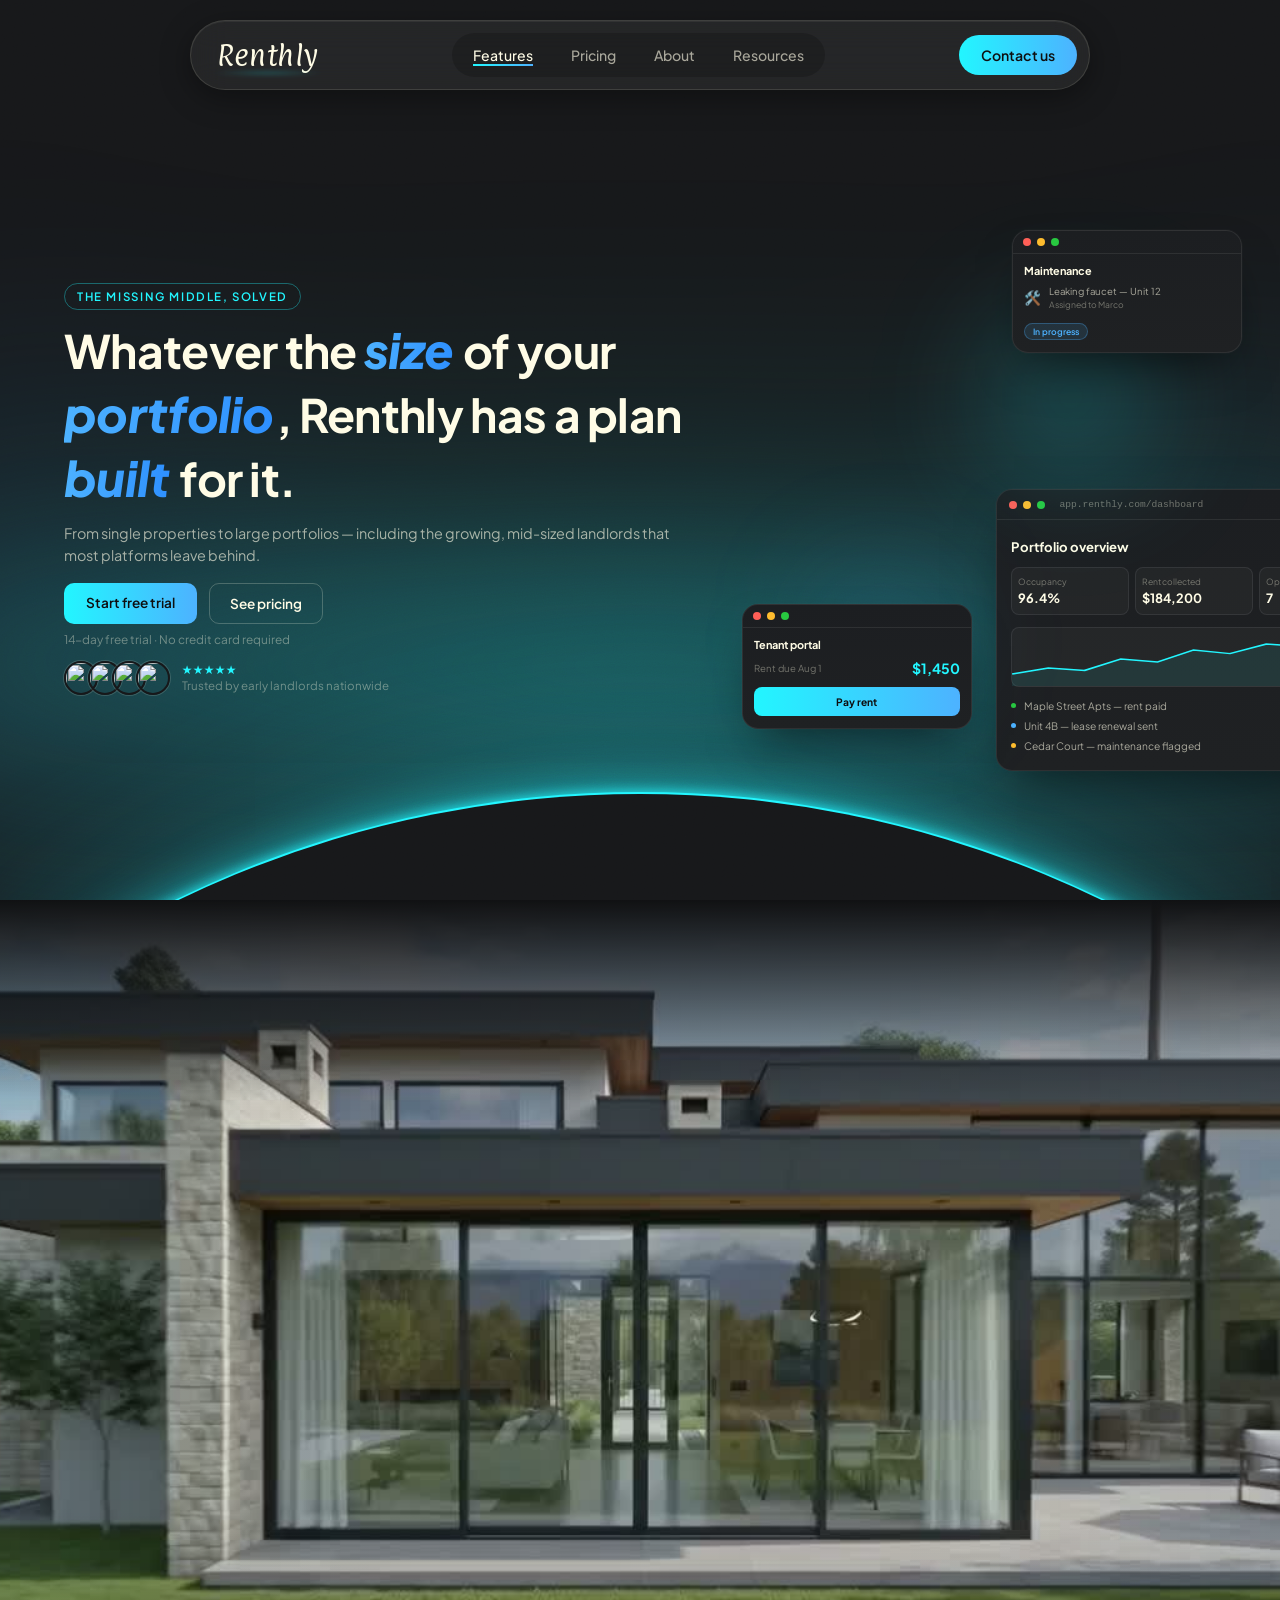
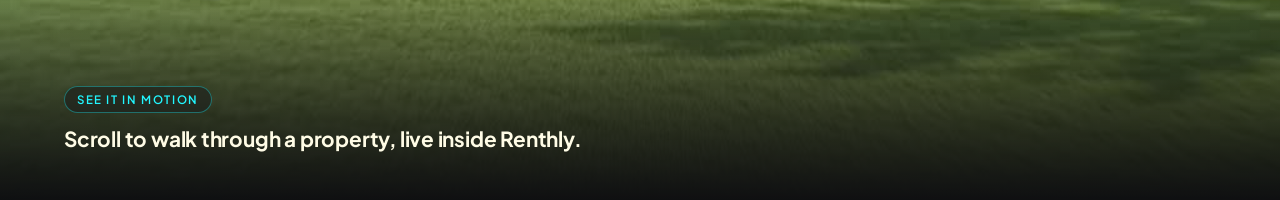
==== index.html @ 863a9d46 "psuh" ====
<!DOCTYPE html>
<html lang="en">
<head>
<meta charset="UTF-8">
<meta name="viewport" content="width=device-width, initial-scale=1.0">
<title>Renthly — Grows with you.</title>
<link rel="preconnect" href="https://fonts.googleapis.com">
<link rel="preconnect" href="https://fonts.gstatic.com" crossorigin>
<link href="https://fonts.googleapis.com/css2?family=Paprika&family=Plus+Jakarta+Sans:wght@400;500;600;700;800&display=swap" rel="stylesheet">
<link rel="stylesheet" href="style.css">
</head>
<body>

<!-- ============ NAVBAR ============ -->
<header class="island-wrap">
  <nav class="island" id="island">
    <a href="#" class="logo">Renthly</a>

    <ul class="tabs">
      <li><a href="#" class="tab-link active"><span>Features</span></a></li>
      <li><a href="#" class="tab-link"><span>Pricing</span></a></li>
      <li><a href="#" class="tab-link"><span>About</span></a></li>
      <li><a href="#" class="tab-link"><span>Resources</span></a></li>
    </ul>

    <a href="#" class="btn-contact"><span>Contact us</span></a>

    <button class="burger" id="burger" aria-label="Menu">
      <span></span><span></span><span></span>
    </button>
  </nav>

  <div class="mobile-menu" id="mobileMenu">
    <a href="#" class="mob-link">Features</a>
    <a href="#" class="mob-link">Pricing</a>
    <a href="#" class="mob-link">About</a>
    <a href="#" class="mob-link">Resources</a>
    <a href="#" class="mob-cta">Contact us</a>
  </div>
</header>

<!-- ============ HERO ============ -->
<section class="hero">
  <div class="horizon-surface" aria-hidden="true"></div>

  <div class="hero-inner">

    <!-- LEFT: copy -->
    <div class="hero-copy">
      <p class="eyebrow reveal" data-dir="up">The missing middle, solved</p>

      <h1 class="headline">
        <span class="reveal" data-dir="up" style="--d:0.05s">Whatever the <em class="script">size</em> of your</span>
        <span class="reveal" data-dir="up" style="--d:0.16s"><em class="script">portfolio</em>, Renthly has a plan <em class="script">built</em> for it.</span>
      </h1>

      <p class="subtext reveal" data-dir="up" style="--d:0.42s">
        From single properties to large portfolios — including the growing,
        mid-sized landlords that most platforms leave behind.
      </p>

      <div class="hero-actions reveal" data-dir="up" style="--d:0.5s">
        <a href="#" class="btn-primary"><span>Start free trial</span></a>
        <a href="#" class="btn-ghost"><span>See pricing</span></a>
      </div>
      <p class="trial-note reveal" data-dir="up" style="--d:0.56s">14-day free trial · No credit card required</p>

      <div class="trust-badges reveal" data-dir="up" style="--d:0.66s">
        <div class="badge-avatars">
          <img src="https://i.pravatar.cc/72?img=12" alt="" class="badge-avatar">
          <img src="https://i.pravatar.cc/72?img=32" alt="" class="badge-avatar">
          <img src="https://i.pravatar.cc/72?img=47" alt="" class="badge-avatar">
          <img src="https://i.pravatar.cc/72?img=5"  alt="" class="badge-avatar">
        </div>
        <div class="badge-text">
          <span class="badge-stars">★★★★★</span>
          <span class="badge-label">Trusted by early landlords nationwide</span>
        </div>
      </div>
    </div>

    <!-- RIGHT: mockups -->
    <div class="hero-visual">

      <!-- big center mockup: analytics dashboard -->
      <div class="mock mock-main reveal" data-dir="right" style="--d:0.2s">
        <div class="mock-bar">
          <span class="dot r"></span><span class="dot y"></span><span class="dot g"></span>
          <span class="mock-url">app.renthly.com/dashboard</span>
        </div>
        <div class="mock-body">
          <div class="mb-head">
            <p class="mb-title">Portfolio overview</p>
            <span class="mb-pill">Live</span>
          </div>

          <div class="mb-stats">
            <div class="mb-stat">
              <span class="mb-stat-label">Occupancy</span>
              <span class="mb-stat-val">96.4%</span>
            </div>
            <div class="mb-stat">
              <span class="mb-stat-label">Rent collected</span>
              <span class="mb-stat-val">$184,200</span>
            </div>
            <div class="mb-stat">
              <span class="mb-stat-label">Open requests</span>
              <span class="mb-stat-val">7</span>
            </div>
          </div>

          <div class="mb-chart">
            <svg viewBox="0 0 300 90" preserveAspectRatio="none" class="chart-svg">
              <polygon class="chart-fill" points="0,70 30,60 60,64 90,45 120,50 150,30 180,36 210,20 240,24 270,10 300,14 300,90 0,90" />
              <polyline class="chart-line" points="0,70 30,60 60,64 90,45 120,50 150,30 180,36 210,20 240,24 270,10 300,14" />
            </svg>
          </div>

          <div class="mb-rows">
            <div class="mb-row">
              <span class="mb-row-dot green"></span>
              <span class="mb-row-text">Maple Street Apts — rent paid</span>
              <span class="mb-row-tag">Today</span>
            </div>
            <div class="mb-row">
              <span class="mb-row-dot blue"></span>
              <span class="mb-row-text">Unit 4B — lease renewal sent</span>
              <span class="mb-row-tag">Today</span>
            </div>
            <div class="mb-row">
              <span class="mb-row-dot amber"></span>
              <span class="mb-row-text">Cedar Court — maintenance flagged</span>
              <span class="mb-row-tag">Yesterday</span>
            </div>
          </div>
        </div>
      </div>

      <!-- small top-right mockup: maintenance -->
      <div class="mock mock-small mock-tr reveal" data-dir="up" style="--d:0.5s">
        <div class="mock-bar tiny">
          <span class="dot r"></span><span class="dot y"></span><span class="dot g"></span>
        </div>
        <div class="mock-body-sm">
          <p class="sm-title">Maintenance</p>
          <div class="sm-row">
            <span class="sm-icon">🛠️</span>
            <div class="sm-col">
              <span class="sm-line">Leaking faucet — Unit 12</span>
              <span class="sm-sub">Assigned to Marco</span>
            </div>
          </div>
          <span class="sm-badge">In progress</span>
        </div>
      </div>

      <!-- small bottom-left mockup: tenant portal -->
      <div class="mock mock-small mock-bl reveal" data-dir="left" style="--d:0.58s">
        <div class="mock-bar tiny">
          <span class="dot r"></span><span class="dot y"></span><span class="dot g"></span>
        </div>
        <div class="mock-body-sm">
          <p class="sm-title">Tenant portal</p>
          <div class="sm-pay">
            <span class="sm-pay-label">Rent due Aug 1</span>
            <span class="sm-pay-amt">$1,450</span>
          </div>
          <button class="sm-btn">Pay rent</button>
        </div>
      </div>

      <div class="glow-orb glow-orb-1"></div>
      <div class="glow-orb glow-orb-2"></div>
    </div>

  </div>
</section>

<!-- ============ SCROLL-LINKED IMAGE SEQUENCE ============ -->
<section class="reel" id="reel">
  <div class="reel-pin" id="reelPin">
    <canvas id="reelCanvas" class="reel-canvas"></canvas>

    <div class="reel-fade-top" aria-hidden="true"></div>
    <div class="reel-fade-bottom" aria-hidden="true"></div>
    <div class="reel-tint" aria-hidden="true"></div>
    <div class="reel-veil" id="reelVeil" aria-hidden="true"></div>

    <div class="reel-loader" id="reelLoader">
      <span class="reel-loader-ring"></span>
      <span class="reel-loader-text">Loading walkthrough — <span id="reelPct">0</span>%</span>
    </div>

    <div class="reel-caption">
      <p class="reel-caption-eyebrow reveal" data-dir="up">See it in motion</p>
      <p class="reel-caption-text reveal" data-dir="up" style="--d:0.1s">Scroll to walk through a property, live inside Renthly.</p>
    </div>
  </div>
</section>

<script src="https://cdnjs.cloudflare.com/ajax/libs/gsap/3.12.5/gsap.min.js"></script>
<script src="https://cdnjs.cloudflare.com/ajax/libs/gsap/3.12.5/ScrollTrigger.min.js"></script>
<script src="main.js"></script>
</body>
</html>
---- style.css ----
/* ===================================================================
   RENTHLY — tokens
=================================================================== */
:root{
  --charcoal:      #17181a;
  --charcoal-soft: #1f2123;
  --panel:         #1c1e21;
  --panel-line:    rgba(255,255,255,0.08);

  --cyan:          #22f6ff;
  --cyan-soft:     rgba(34,246,255,0.35);
  --sky:           #4db2ff;
  --cream:         #fffce6;
  --cream-dim:     rgba(255,252,230,0.62);
  --cream-faint:   rgba(255,252,230,0.38);

  --ink:           #0e0f10;

  --font-logo: 'Paprika', cursive;
  --font-script: 'Caveat', cursive;
  --font-body: 'Plus Jakarta Sans', -apple-system, BlinkMacSystemFont, sans-serif;

  --ease: cubic-bezier(.16,.84,.32,1);
}

*{ margin:0; padding:0; box-sizing:border-box; }
html{ scroll-behavior:smooth; }

body{
  background:var(--charcoal);
  color:var(--cream);
  font-family:var(--font-body);
  -webkit-font-smoothing:antialiased;
  overflow-x:hidden;
}

a{ text-decoration:none; color:inherit; }
button{ font-family:inherit; border:none; background:none; cursor:pointer; }
ul{ list-style:none; }

@media (prefers-reduced-motion: reduce){
  *{ animation-duration:0.001ms !important; animation-iteration-count:1 !important; transition-duration:0.001ms !important; }
}

/* ===================================================================
   NAVBAR — dynamic island
=================================================================== */
.island-wrap{
  position:fixed;
  top:20px; left:20px; right:20px;
  z-index:100;
  display:flex;
  flex-direction:column;
  align-items:center;
  pointer-events:none;
}

.island{
  pointer-events:auto;
  width:100%;
  max-width:900px;
  display:flex;
  align-items:center;
  justify-content:space-between;
  gap:20px;
  padding:12px 12px 12px 26px;
  border-radius:999px;
  background:rgba(255,252,230,0.06);
  border:1px solid rgba(255,252,230,0.12);
  backdrop-filter:blur(18px) saturate(140%);
  -webkit-backdrop-filter:blur(18px) saturate(140%);
  box-shadow:0 8px 30px rgba(0,0,0,0.35), inset 0 1px 0 rgba(255,255,255,0.06);
  opacity:0;
  transform:translateY(-28px);
  animation:islandDrop .8s var(--ease) .1s forwards;
}

@keyframes islandDrop{
  to{ opacity:1; transform:translateY(0); }
}

.logo{
  font-family:var(--font-logo);
  font-size:1.55rem;
  letter-spacing:.5px;
  color:var(--cream);
  white-space:nowrap;
  position:relative;
}
.logo::after{
  content:'';
  position:absolute;
  left:-6px; right:-6px; bottom:-3px;
  height:6px;
  background:radial-gradient(ellipse at center, var(--cyan-soft), transparent 70%);
  opacity:.7;
  filter:blur(2px);
}

.tabs{
  display:flex;
  align-items:center;
  gap:6px;
  background:rgba(0,0,0,0.18);
  border-radius:999px;
  padding:5px;
}

.tab-link{
  position:relative;
  display:inline-block;
  padding:8px 16px;
  border-radius:999px;
  font-size:.88rem;
  font-weight:500;
  color:var(--cream-dim);
  transition:color .3s var(--ease);
}
.tab-link span{ position:relative; z-index:2; }
.tab-link::before{
  content:'';
  position:absolute;
  left:16px; right:16px; bottom:6px;
  height:2px;
  background:linear-gradient(90deg, var(--cyan), var(--sky));
  transform:scaleX(0);
  transform-origin:left;
  transition:transform .35s var(--ease);
  z-index:2;
}
.tab-link:hover,
.tab-link.active{ color:var(--cream); }
.tab-link:hover::before,
.tab-link.active::before{ transform:scaleX(1); }

.btn-contact{
  position:relative;
  display:inline-flex;
  align-items:center;
  padding:11px 22px;
  border-radius:999px;
  font-size:.88rem;
  font-weight:600;
  color:var(--ink);
  background:linear-gradient(90deg, var(--cyan), var(--sky));
  white-space:nowrap;
  overflow:hidden;
  isolation:isolate;
  transition:transform .35s var(--ease), box-shadow .35s var(--ease);
}
.btn-contact span{ position:relative; z-index:2; }
.btn-contact::after{
  content:'';
  position:absolute;
  inset:0;
  background:linear-gradient(90deg, var(--sky), var(--cyan));
  transform:translateX(-101%);
  transition:transform .4s var(--ease);
  z-index:1;
}
.btn-contact:hover{
  transform:translateY(-2px);
  box-shadow:0 10px 24px var(--cyan-soft);
}
.btn-contact:hover::after{ transform:translateX(0); }

.burger{
  display:none;
  flex-direction:column;
  justify-content:center;
  gap:5px;
  width:38px; height:38px;
  border-radius:50%;
  background:rgba(255,255,255,0.08);
}
.burger span{
  display:block; width:16px; height:2px; margin:0 auto;
  background:var(--cream); border-radius:2px;
  transition:transform .3s var(--ease), opacity .3s var(--ease);
}
.burger.open span:nth-child(1){ transform:translateY(7px) rotate(45deg); }
.burger.open span:nth-child(2){ opacity:0; }
.burger.open span:nth-child(3){ transform:translateY(-7px) rotate(-45deg); }

.mobile-menu{
  pointer-events:auto;
  width:100%;
  max-width:900px;
  margin:10px auto 0;
  display:flex;
  flex-direction:column;
  gap:4px;
  padding:10px;
  border-radius:22px;
  background:rgba(23,24,26,0.92);
  border:1px solid rgba(255,252,230,0.12);
  backdrop-filter:blur(18px);
  max-height:0;
  opacity:0;
  overflow:hidden;
  transition:max-height .45s var(--ease), opacity .35s var(--ease), padding .45s var(--ease);
}
.mobile-menu.open{
  max-height:320px;
  opacity:1;
  padding:14px;
}
.mob-link{
  padding:12px 14px;
  border-radius:12px;
  font-weight:500;
  color:var(--cream-dim);
  transition:background .25s, color .25s;
}
.mob-link:hover{ background:rgba(255,255,255,0.06); color:var(--cream); }
.mob-cta{
  margin-top:6px;
  text-align:center;
  padding:12px 14px;
  border-radius:12px;
  font-weight:600;
  color:var(--ink);
  background:linear-gradient(90deg, var(--cyan), var(--sky));
}

/* ===================================================================
   HERO — sized to fit one laptop screen, no scroll
=================================================================== */
.hero{
  position:relative;
  height:100svh;
  min-height:560px;
  padding:104px 64px 26px;
  display:flex;
  align-items:center;
  overflow:hidden;
  background:var(--charcoal);
}

/* ---- horizon glow (disc technique) ---- */
.hero::before{
  content:"";
  position:absolute;
  inset:-10%;
  z-index:1;
  pointer-events:none;
  background:
    radial-gradient(176% 61% at 50% 70%, rgba(34,246,255,0.12) 0%, transparent 65%),
    radial-gradient(110% 24% at 50% 70%, rgba(34,246,255,0.29) 0%, transparent 70%),
    radial-gradient(45% 55% at 6% 62%, rgba(37,99,235,0.05) 0%, transparent 70%),
    radial-gradient(45% 55% at 94% 62%, rgba(77,178,255,0.05) 0%, transparent 70%);
  filter:blur(70px);
  animation:horizonPulse 6s ease-in-out infinite;
}
@keyframes horizonPulse{
  0%,100%{ opacity:.8; }
  50%{ opacity:1; }
}

.horizon-surface{
  position:absolute;
  left:50%; top:88%;
  width:165%;
  aspect-ratio:1;
  transform:translateX(-50%);
  border-radius:50%;
  z-index:2;
  pointer-events:none;
  background:var(--charcoal);
  border-top:2.5px solid var(--cyan);
  box-shadow:
    0 0 13px rgba(34,246,255,0.9),
    0 0 49px rgba(34,246,255,0.55),
    0 0 154px 25px rgba(34,246,255,0.28);
}

/* film grain — kills gradient banding */
.hero::after{
  content:"";
  position:absolute;
  inset:0;
  z-index:3;
  pointer-events:none;
  mix-blend-mode:overlay;
  opacity:.08;
  background-image:url("data:image/svg+xml,%3Csvg xmlns='http://www.w3.org/2000/svg' width='300' height='300'%3E%3Cfilter id='n'%3E%3CfeTurbulence type='fractalNoise' baseFrequency='0.9' numOctaves='2' stitchTiles='stitch'/%3E%3C/filter%3E%3Crect width='100%25' height='100%25' filter='url(%23n)'/%3E%3C/svg%3E");
}

.hero-inner{
  position:relative;
  z-index:4;
  width:100%;
  max-width:1400px;
  margin:0 auto;
  display:grid;
  grid-template-columns:1.55fr 1fr;
  gap:32px;
  align-items:center;
}

/* ---- copy ---- */
.eyebrow{
  display:inline-block;
  font-size:.72rem;
  font-weight:600;
  letter-spacing:.14em;
  text-transform:uppercase;
  color:var(--cyan);
  padding:5px 12px;
  border:1px solid var(--cyan-soft);
  border-radius:999px;
  margin-bottom:10px;
}

.headline{
  font-family:var(--font-body);
  font-style:normal;
  font-weight:700;
  font-size:clamp(2.5rem, 3.6vw, 3.3rem);
  line-height:1.26;
  letter-spacing:-.015em;
  color:var(--cream);
  overflow:visible;
}
.headline span{ display:block; }
.headline .script{
  font-family:var(--font-body);
  font-weight:800;
  font-style:italic;
  font-size:1.05em;
  background:linear-gradient(90deg, var(--sky), #2d8fff);
  -webkit-background-clip:text;
  background-clip:text;
  color:transparent;
  padding-right:.05em;
  padding-bottom:.06em;
  display:inline-block;
}

.subtext{
  margin-top:10px;
  max-width:640px;
  font-size:.9rem;
  line-height:1.55;
  color:var(--cream-dim);
}

.hero-actions{
  display:flex;
  flex-wrap:wrap;
  gap:12px;
  margin-top:16px;
}

.btn-primary{
  position:relative;
  padding:11px 22px;
  border-radius:10px;
  font-weight:600;
  font-size:.85rem;
  color:var(--ink);
  background:linear-gradient(90deg, var(--cyan), var(--sky));
  overflow:hidden;
  isolation:isolate;
  transition:transform .3s var(--ease), box-shadow .3s var(--ease);
}
.btn-primary span{ position:relative; z-index:2; }
.btn-primary::after{
  content:'';
  position:absolute; inset:0;
  background:linear-gradient(90deg, var(--sky), var(--cyan));
  transform:translateX(-101%);
  transition:transform .4s var(--ease);
}
.btn-primary:hover{ transform:translateY(-3px); box-shadow:0 14px 30px var(--cyan-soft); }
.btn-primary:hover::after{ transform:translateX(0); }

.btn-ghost{
  position:relative;
  padding:11px 20px;
  border-radius:10px;
  font-weight:600;
  font-size:.85rem;
  color:var(--cream);
  border:1px solid rgba(255,252,230,0.22);
}
.btn-ghost::before{
  content:'';
  position:absolute;
  left:20px; right:20px; bottom:8px;
  height:2px;
  background:var(--cyan);
  transform:scaleX(0);
  transform-origin:left;
  transition:transform .35s var(--ease);
}
.btn-ghost:hover{ color:var(--cyan); }
.btn-ghost:hover::before{ transform:scaleX(1); }

.trial-note{
  margin-top:8px;
  font-size:.74rem;
  color:var(--cream-faint);
}

.trust-badges{
  display:flex;
  align-items:center;
  gap:12px;
  margin-top:14px;
}
.badge-avatars{ display:flex; }
.badge-avatar{
  width:34px; height:34px;
  border-radius:50%;
  object-fit:cover;
  border:2px solid var(--charcoal);
  margin-left:-10px;
  box-shadow:0 0 0 1px rgba(255,252,230,0.15);
}
.badge-avatar:first-child{ margin-left:0; }
.badge-text{ display:flex; flex-direction:column; gap:1px; }
.badge-stars{ font-size:.72rem; color:var(--cyan); letter-spacing:1px; }
.badge-label{ font-size:.72rem; color:var(--cream-faint); }

/* ---- visual / mockups ---- */
.hero-visual{
  position:relative;
  height:clamp(440px, 56vh, 560px);
}

.mock{
  position:absolute;
  border-radius:16px;
  background:linear-gradient(180deg, var(--panel), var(--charcoal-soft));
  border:1px solid var(--panel-line);
  box-shadow:0 24px 50px -18px rgba(0,0,0,0.6), 0 0 0 1px rgba(255,255,255,0.02);
  backdrop-filter:blur(6px);
}

.mock-main{
  width:min(435px, 90%);
  left:50%;
  top:50%;
  transform:translate(-50%,-50%);
  animation:floatMain 6.5s ease-in-out infinite;
}
@keyframes floatMain{
  0%,100%{ transform:translate(-50%,-50%) translateY(0); }
  50%{ transform:translate(-50%,-50%) translateY(-10px); }
}

.mock-bar{
  display:flex; align-items:center; gap:6px;
  padding:9px 12px;
  border-bottom:1px solid var(--panel-line);
}
.mock-bar.tiny{ padding:7px 10px; }
.dot{ width:8px; height:8px; border-radius:50%; }
.dot.r{ background:#ff5f57; } .dot.y{ background:#febc2e; } .dot.g{ background:#28c840; }
.mock-url{
  margin-left:8px;
  font-size:.6rem;
  color:var(--cream-faint);
  font-family:monospace;
}

.mock-body{ padding:18px 14px; }
.mb-head{ display:flex; align-items:center; justify-content:space-between; margin-bottom:12px; }
.mb-title{ font-size:.82rem; font-weight:700; color:var(--cream); }
.mb-pill{
  font-size:.56rem; font-weight:700; letter-spacing:.05em;
  color:var(--ink);
  background:var(--cyan);
  padding:2px 8px; border-radius:999px;
}

.mb-stats{ display:grid; grid-template-columns:repeat(3,1fr); gap:6px; margin-bottom:12px; }
.mb-stat{
  padding:8px 6px;
  border-radius:8px;
  background:rgba(255,255,255,0.03);
  border:1px solid var(--panel-line);
  display:flex; flex-direction:column; gap:3px;
}
.mb-stat-label{ font-size:.54rem; color:var(--cream-faint); }
.mb-stat-val{ font-size:.8rem; font-weight:700; color:var(--cream); }

.mb-chart{
  height:60px; margin-bottom:12px;
  border-radius:8px;
  background:rgba(255,255,255,0.03);
  border:1px solid var(--panel-line);
  padding:4px 0 0;
}
.chart-svg{ width:100%; height:100%; }
.chart-line{ fill:none; stroke:var(--cyan); stroke-width:2.4; }
.chart-fill{ fill:var(--cyan); opacity:.08; }

.mb-rows{ display:flex; flex-direction:column; gap:7px; }
.mb-row{ display:flex; align-items:center; gap:8px; }
.mb-row-dot{ width:5px; height:5px; border-radius:50%; flex:none; }
.mb-row-dot.green{ background:#28c840; } .mb-row-dot.blue{ background:var(--sky); } .mb-row-dot.amber{ background:#febc2e; }
.mb-row-text{ font-size:.64rem; color:var(--cream-dim); flex:1; }
.mb-row-tag{ font-size:.56rem; color:var(--cream-faint); }

.mock-small{ width:230px; z-index:3; }
.mock-tr{
  top:0%; right:-2%;
  animation:floatTR 5.5s ease-in-out infinite;
}
@keyframes floatTR{
  0%,100%{ transform:translateY(0) rotate(-2deg); }
  50%{ transform:translateY(-10px) rotate(-1deg); }
}
.mock-bl{
  bottom:2%; left:-4%;
  animation:floatBL 6s ease-in-out infinite;
}
@keyframes floatBL{
  0%,100%{ transform:translateY(0) rotate(2deg); }
  50%{ transform:translateY(-8px) rotate(1deg); }
}

.mock-body-sm{ padding:10px 11px 12px; }
.sm-title{ font-size:.68rem; font-weight:700; color:var(--cream); margin-bottom:8px; }
.sm-row{ display:flex; align-items:center; gap:8px; margin-bottom:8px; }
.sm-icon{ font-size:.85rem; }
.sm-col{ display:flex; flex-direction:column; gap:2px; }
.sm-line{ font-size:.6rem; color:var(--cream-dim); }
.sm-sub{ font-size:.54rem; color:var(--cream-faint); }
.sm-badge{
  display:inline-block;
  font-size:.54rem; font-weight:600;
  color:var(--sky);
  background:rgba(77,178,255,0.12);
  border:1px solid rgba(77,178,255,0.3);
  padding:2px 8px; border-radius:999px;
}
.sm-pay{ display:flex; align-items:center; justify-content:space-between; margin-bottom:10px; }
.sm-pay-label{ font-size:.6rem; color:var(--cream-faint); }
.sm-pay-amt{ font-size:.88rem; font-weight:700; color:var(--cyan); }
.sm-btn{
  width:100%; padding:8px;
  border-radius:8px;
  font-size:.64rem; font-weight:700;
  color:var(--ink);
  background:linear-gradient(90deg, var(--cyan), var(--sky));
}

.glow-orb{
  position:absolute;
  border-radius:50%;
  filter:blur(60px);
  pointer-events:none;
  z-index:1;
}
.glow-orb-1{
  width:220px; height:220px;
  background:radial-gradient(circle, var(--cyan-soft), transparent 70%);
  top:8%; right:8%;
  animation:orbDrift 8s ease-in-out infinite;
}
.glow-orb-2{
  width:180px; height:180px;
  background:radial-gradient(circle, rgba(77,178,255,0.28), transparent 70%);
  bottom:0%; left:4%;
  animation:orbDrift 9s ease-in-out infinite reverse;
}
@keyframes orbDrift{
  0%,100%{ transform:translate(0,0); }
  50%{ transform:translate(-14px, 16px); }
}

/* ===================================================================
   REVEAL ANIMATIONS (pan up / left / right)
=================================================================== */
.reveal{
  opacity:0;
  transition:opacity .85s var(--ease), transform .85s var(--ease);
  transition-delay:var(--d, 0s);
}
.reveal[data-dir="up"]{ transform:translateY(28px); }
.reveal[data-dir="left"]{ transform:translateX(-40px); }
.reveal[data-dir="right"]{ transform:translateX(40px); }

.reveal.in{
  opacity:1;
  transform:translate(0,0);
}

/* ===================================================================
   RESPONSIVE
=================================================================== */
@media (max-width:1440px) and (min-width:1081px){
  .hero-visual{ height:clamp(420px, 54vh, 480px); }
  .mock-tr{ top:-4%; right:-6%; }
  .mock-bl{ bottom:0%; left:-8%; }
}

@media (max-width:1080px){
  .hero{ height:auto; min-height:100svh; padding:110px 40px 40px; }
  .hero-inner{ grid-template-columns:1fr; }
  .hero-visual{ height:420px; margin-top:32px; }
  .hero-copy{ text-align:left; }
}

@media (max-width:860px){
  .tabs{ display:none; }
  .btn-contact{ display:none; }
  .burger{ display:flex; }
  .island{ padding:10px 10px 10px 20px; }
}

@media (max-width:640px){
  .hero{ padding:104px 26px 40px; }
  .hero-visual{ height:400px; }
  .mock-main{ width:88%; top:46%; }
  .mock-small{ width:132px; }
  .mock-body-sm{ padding:9px 10px 11px; }
  .sm-title{ font-size:.68rem; margin-bottom:8px; }
  .sm-line{ font-size:.6rem; }
  .mock-tr{ top:-6%; right:0%; }
  .mock-bl{ bottom:-4%; left:0%; }
}

@media (max-width:420px){
  .hero-visual{ height:360px; }
  .mock-main{ width:90%; }
  .mock-small{ width:120px; }
  .mock-tr{ top:-8%; right:-2%; }
  .mock-bl{ bottom:-6%; left:-2%; }
  .headline{ font-size:1.6rem; }
}

/* ===================================================================
   SCROLL-LINKED IMAGE SEQUENCE ("reel")
=================================================================== */
.reel{
  position:relative;
  height:400vh;
  background:var(--charcoal);
}

.reel-pin{
  position:relative;
  top:0;
  height:100svh;
  width:100%;
  overflow:hidden;
  background:var(--charcoal);
}

.reel-canvas{
  position:absolute;
  inset:0;
  width:100%;
  height:100%;
  display:block;
  opacity:0;
  transition:opacity .9s var(--ease);
}
.reel-canvas.ready{ opacity:1; }

/* feathered blend into the hero above / whatever follows below —
   same "no harsh cut" logic as the horizon glow */
.reel-fade-top{
  position:absolute;
  top:0; left:0; right:0;
  height:22vh;
  min-height:140px;
  background:linear-gradient(to bottom, var(--charcoal) 0%, rgba(23,24,26,0.55) 45%, transparent 100%);
  z-index:2;
  pointer-events:none;
}
.reel-fade-bottom{
  position:absolute;
  bottom:0; left:0; right:0;
  height:22vh;
  min-height:140px;
  background:linear-gradient(to top, var(--charcoal) 0%, rgba(23,24,26,0.55) 45%, transparent 100%);
  z-index:2;
  pointer-events:none;
}

/* keeps the bright photography from feeling like a stock-photo drop-in —
   ties it back to the brand's charcoal/cyan palette */
.reel-tint{
  position:absolute;
  inset:0;
  z-index:2;
  pointer-events:none;
  background:
    linear-gradient(180deg, rgba(23,24,26,0.32), transparent 30%, transparent 68%, rgba(23,24,26,0.4)),
    linear-gradient(90deg, rgba(34,246,255,0.05), transparent 30%, transparent 70%, rgba(77,178,255,0.05));
  mix-blend-mode:multiply;
}

/* solid cover that fades out as the section is scrolled into —
   this is the actual "seamless" reveal, independent of image load time */
.reel-veil{
  position:absolute;
  inset:0;
  z-index:3;
  pointer-events:none;
  background:var(--charcoal);
  opacity:1;
}

.reel-loader{
  position:absolute;
  inset:0;
  z-index:4;
  display:flex;
  flex-direction:column;
  align-items:center;
  justify-content:center;
  gap:14px;
  background:var(--charcoal);
  opacity:1;
  transition:opacity .6s var(--ease);
  pointer-events:none;
}
.reel-loader.hidden{ opacity:0; }
.reel-loader-ring{
  width:30px; height:30px;
  border-radius:50%;
  border:2px solid rgba(255,252,230,0.15);
  border-top-color:var(--cyan);
  animation:reelSpin .8s linear infinite;
}
@keyframes reelSpin{ to{ transform:rotate(360deg); } }
.reel-loader-text{
  font-size:.76rem;
  letter-spacing:.08em;
  text-transform:uppercase;
  color:var(--cream-faint);
}

.reel-caption{
  position:absolute;
  left:0; right:0; bottom:0;
  z-index:3;
  padding:0 64px 48px;
  pointer-events:none;
}
.reel-caption-eyebrow{
  display:inline-block;
  font-size:.72rem;
  font-weight:600;
  letter-spacing:.14em;
  text-transform:uppercase;
  color:var(--cyan);
  padding:5px 12px;
  border:1px solid var(--cyan-soft);
  border-radius:999px;
  margin-bottom:12px;
  background:rgba(23,24,26,0.5);
  backdrop-filter:blur(6px);
}
.reel-caption-text{
  max-width:520px;
  font-size:1.3rem;
  font-weight:700;
  line-height:1.3;
  color:var(--cream);
  letter-spacing:-.01em;
}

@media (max-width:860px){
  .reel{ height:320vh; }
  .reel-caption{ padding:0 26px 36px; }
  .reel-caption-text{ font-size:1.05rem; max-width:340px; }
}
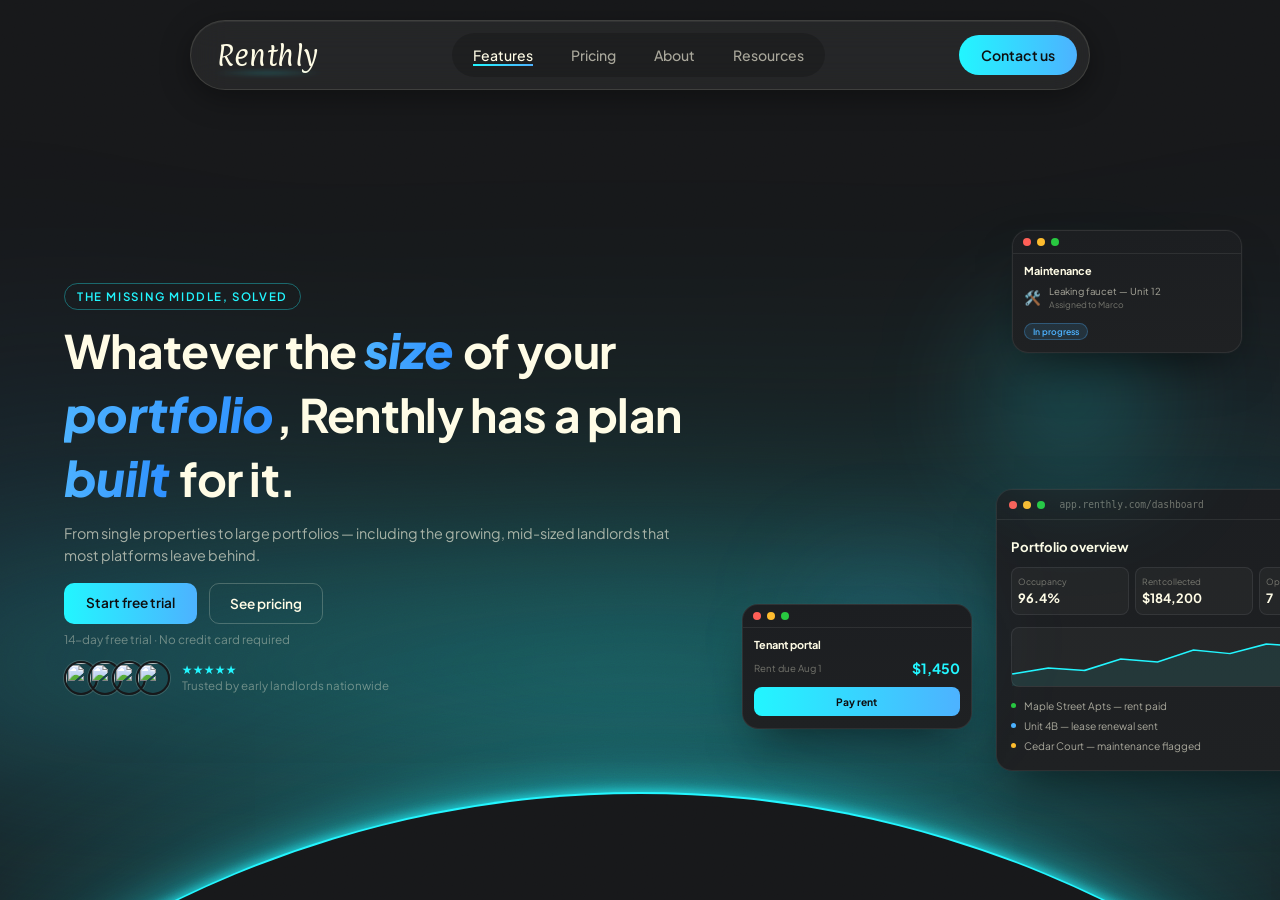
==== commit 66be35b2: "ff" ====
--- a/index.html
+++ b/index.html
@@ -176,30 +176,6 @@
   </div>
 </section>
 
-<!-- ============ SCROLL-LINKED IMAGE SEQUENCE ============ -->
-<section class="reel" id="reel">
-  <div class="reel-pin" id="reelPin">
-    <canvas id="reelCanvas" class="reel-canvas"></canvas>
-
-    <div class="reel-fade-top" aria-hidden="true"></div>
-    <div class="reel-fade-bottom" aria-hidden="true"></div>
-    <div class="reel-tint" aria-hidden="true"></div>
-    <div class="reel-veil" id="reelVeil" aria-hidden="true"></div>
-
-    <div class="reel-loader" id="reelLoader">
-      <span class="reel-loader-ring"></span>
-      <span class="reel-loader-text">Loading walkthrough — <span id="reelPct">0</span>%</span>
-    </div>
-
-    <div class="reel-caption">
-      <p class="reel-caption-eyebrow reveal" data-dir="up">See it in motion</p>
-      <p class="reel-caption-text reveal" data-dir="up" style="--d:0.1s">Scroll to walk through a property, live inside Renthly.</p>
-    </div>
-  </div>
-</section>
-
-<script src="https://cdnjs.cloudflare.com/ajax/libs/gsap/3.12.5/gsap.min.js"></script>
-<script src="https://cdnjs.cloudflare.com/ajax/libs/gsap/3.12.5/ScrollTrigger.min.js"></script>
 <script src="main.js"></script>
 </body>
-</html>
+</html>
--- a/style.css
+++ b/style.css
@@ -631,144 +631,4 @@
   .mock-tr{ top:-8%; right:-2%; }
   .mock-bl{ bottom:-6%; left:-2%; }
   .headline{ font-size:1.6rem; }
-}
-
-/* ===================================================================
-   SCROLL-LINKED IMAGE SEQUENCE ("reel")
-=================================================================== */
-.reel{
-  position:relative;
-  height:400vh;
-  background:var(--charcoal);
-}
-
-.reel-pin{
-  position:relative;
-  top:0;
-  height:100svh;
-  width:100%;
-  overflow:hidden;
-  background:var(--charcoal);
-}
-
-.reel-canvas{
-  position:absolute;
-  inset:0;
-  width:100%;
-  height:100%;
-  display:block;
-  opacity:0;
-  transition:opacity .9s var(--ease);
-}
-.reel-canvas.ready{ opacity:1; }
-
-/* feathered blend into the hero above / whatever follows below —
-   same "no harsh cut" logic as the horizon glow */
-.reel-fade-top{
-  position:absolute;
-  top:0; left:0; right:0;
-  height:22vh;
-  min-height:140px;
-  background:linear-gradient(to bottom, var(--charcoal) 0%, rgba(23,24,26,0.55) 45%, transparent 100%);
-  z-index:2;
-  pointer-events:none;
-}
-.reel-fade-bottom{
-  position:absolute;
-  bottom:0; left:0; right:0;
-  height:22vh;
-  min-height:140px;
-  background:linear-gradient(to top, var(--charcoal) 0%, rgba(23,24,26,0.55) 45%, transparent 100%);
-  z-index:2;
-  pointer-events:none;
-}
-
-/* keeps the bright photography from feeling like a stock-photo drop-in —
-   ties it back to the brand's charcoal/cyan palette */
-.reel-tint{
-  position:absolute;
-  inset:0;
-  z-index:2;
-  pointer-events:none;
-  background:
-    linear-gradient(180deg, rgba(23,24,26,0.32), transparent 30%, transparent 68%, rgba(23,24,26,0.4)),
-    linear-gradient(90deg, rgba(34,246,255,0.05), transparent 30%, transparent 70%, rgba(77,178,255,0.05));
-  mix-blend-mode:multiply;
-}
-
-/* solid cover that fades out as the section is scrolled into —
-   this is the actual "seamless" reveal, independent of image load time */
-.reel-veil{
-  position:absolute;
-  inset:0;
-  z-index:3;
-  pointer-events:none;
-  background:var(--charcoal);
-  opacity:1;
-}
-
-.reel-loader{
-  position:absolute;
-  inset:0;
-  z-index:4;
-  display:flex;
-  flex-direction:column;
-  align-items:center;
-  justify-content:center;
-  gap:14px;
-  background:var(--charcoal);
-  opacity:1;
-  transition:opacity .6s var(--ease);
-  pointer-events:none;
-}
-.reel-loader.hidden{ opacity:0; }
-.reel-loader-ring{
-  width:30px; height:30px;
-  border-radius:50%;
-  border:2px solid rgba(255,252,230,0.15);
-  border-top-color:var(--cyan);
-  animation:reelSpin .8s linear infinite;
-}
-@keyframes reelSpin{ to{ transform:rotate(360deg); } }
-.reel-loader-text{
-  font-size:.76rem;
-  letter-spacing:.08em;
-  text-transform:uppercase;
-  color:var(--cream-faint);
-}
-
-.reel-caption{
-  position:absolute;
-  left:0; right:0; bottom:0;
-  z-index:3;
-  padding:0 64px 48px;
-  pointer-events:none;
-}
-.reel-caption-eyebrow{
-  display:inline-block;
-  font-size:.72rem;
-  font-weight:600;
-  letter-spacing:.14em;
-  text-transform:uppercase;
-  color:var(--cyan);
-  padding:5px 12px;
-  border:1px solid var(--cyan-soft);
-  border-radius:999px;
-  margin-bottom:12px;
-  background:rgba(23,24,26,0.5);
-  backdrop-filter:blur(6px);
-}
-.reel-caption-text{
-  max-width:520px;
-  font-size:1.3rem;
-  font-weight:700;
-  line-height:1.3;
-  color:var(--cream);
-  letter-spacing:-.01em;
-}
-
-@media (max-width:860px){
-  .reel{ height:320vh; }
-  .reel-caption{ padding:0 26px 36px; }
-  .reel-caption-text{ font-size:1.05rem; max-width:340px; }
-}
+}
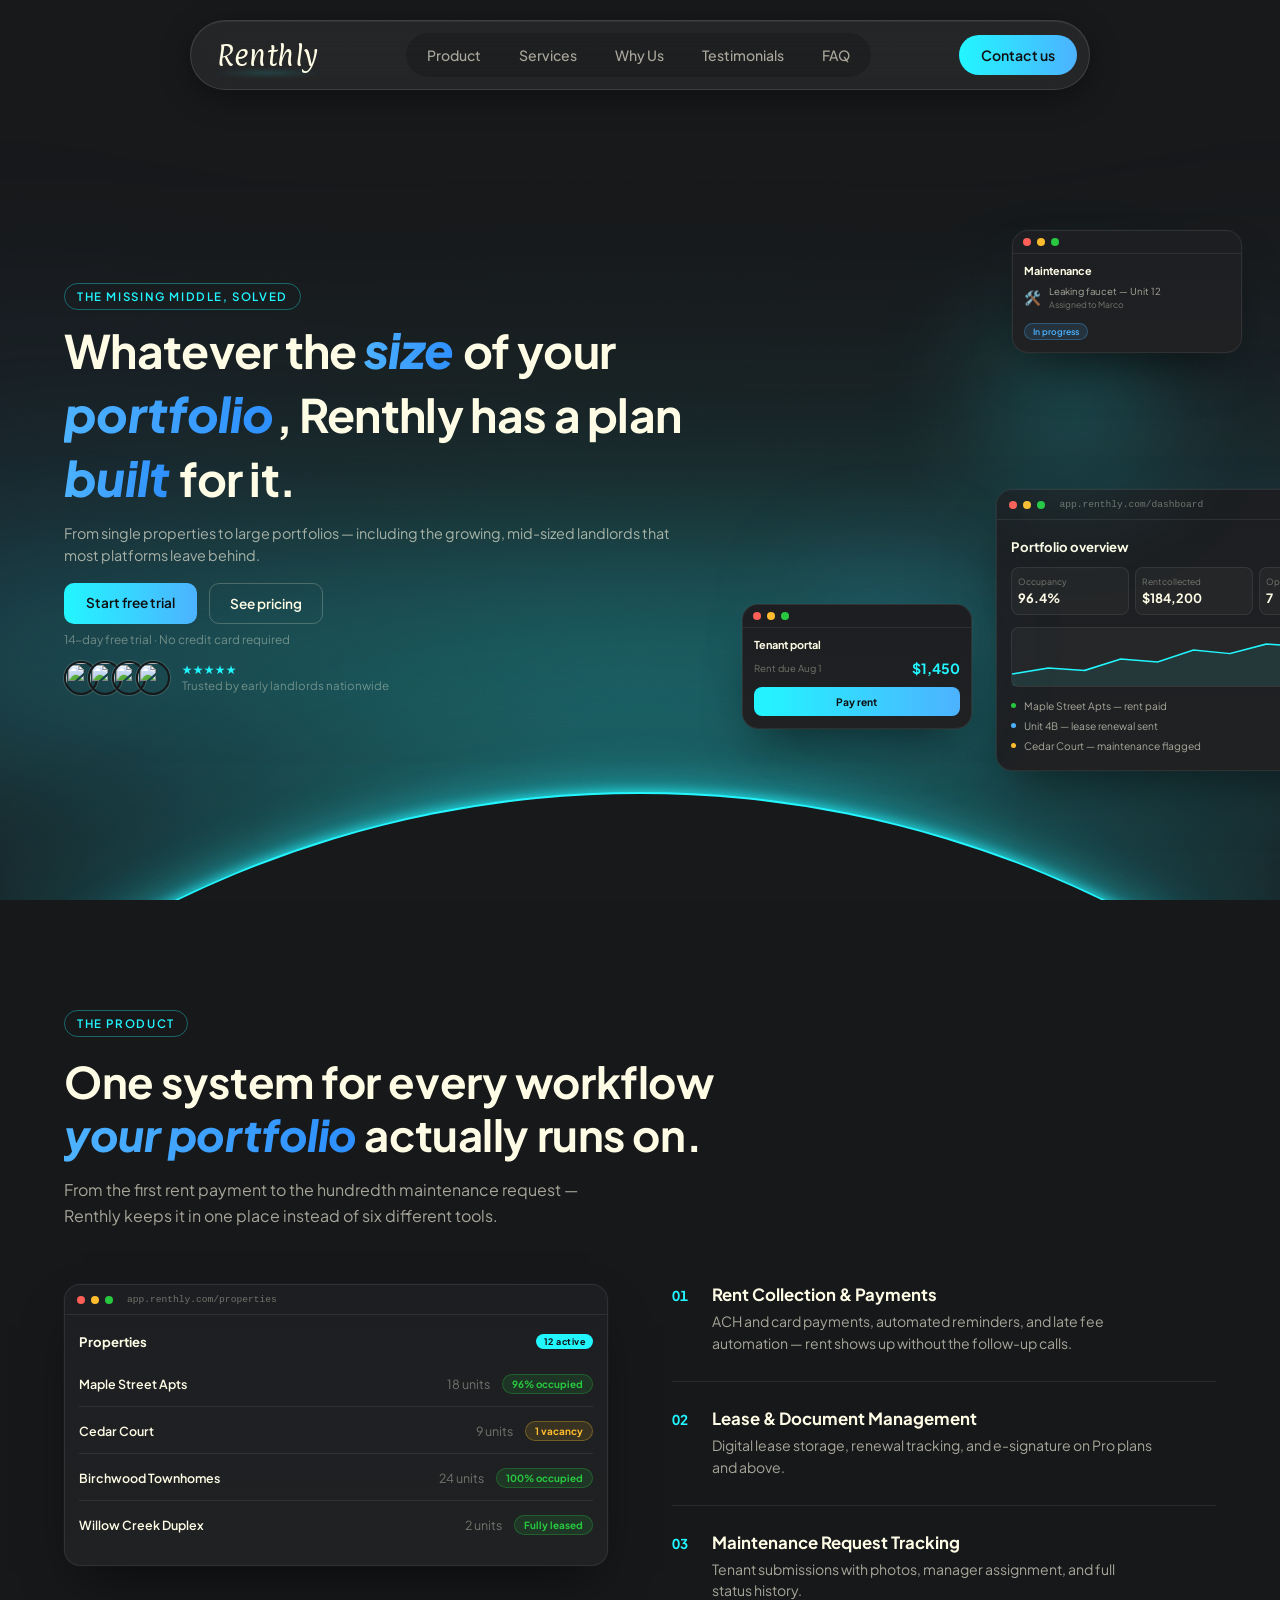
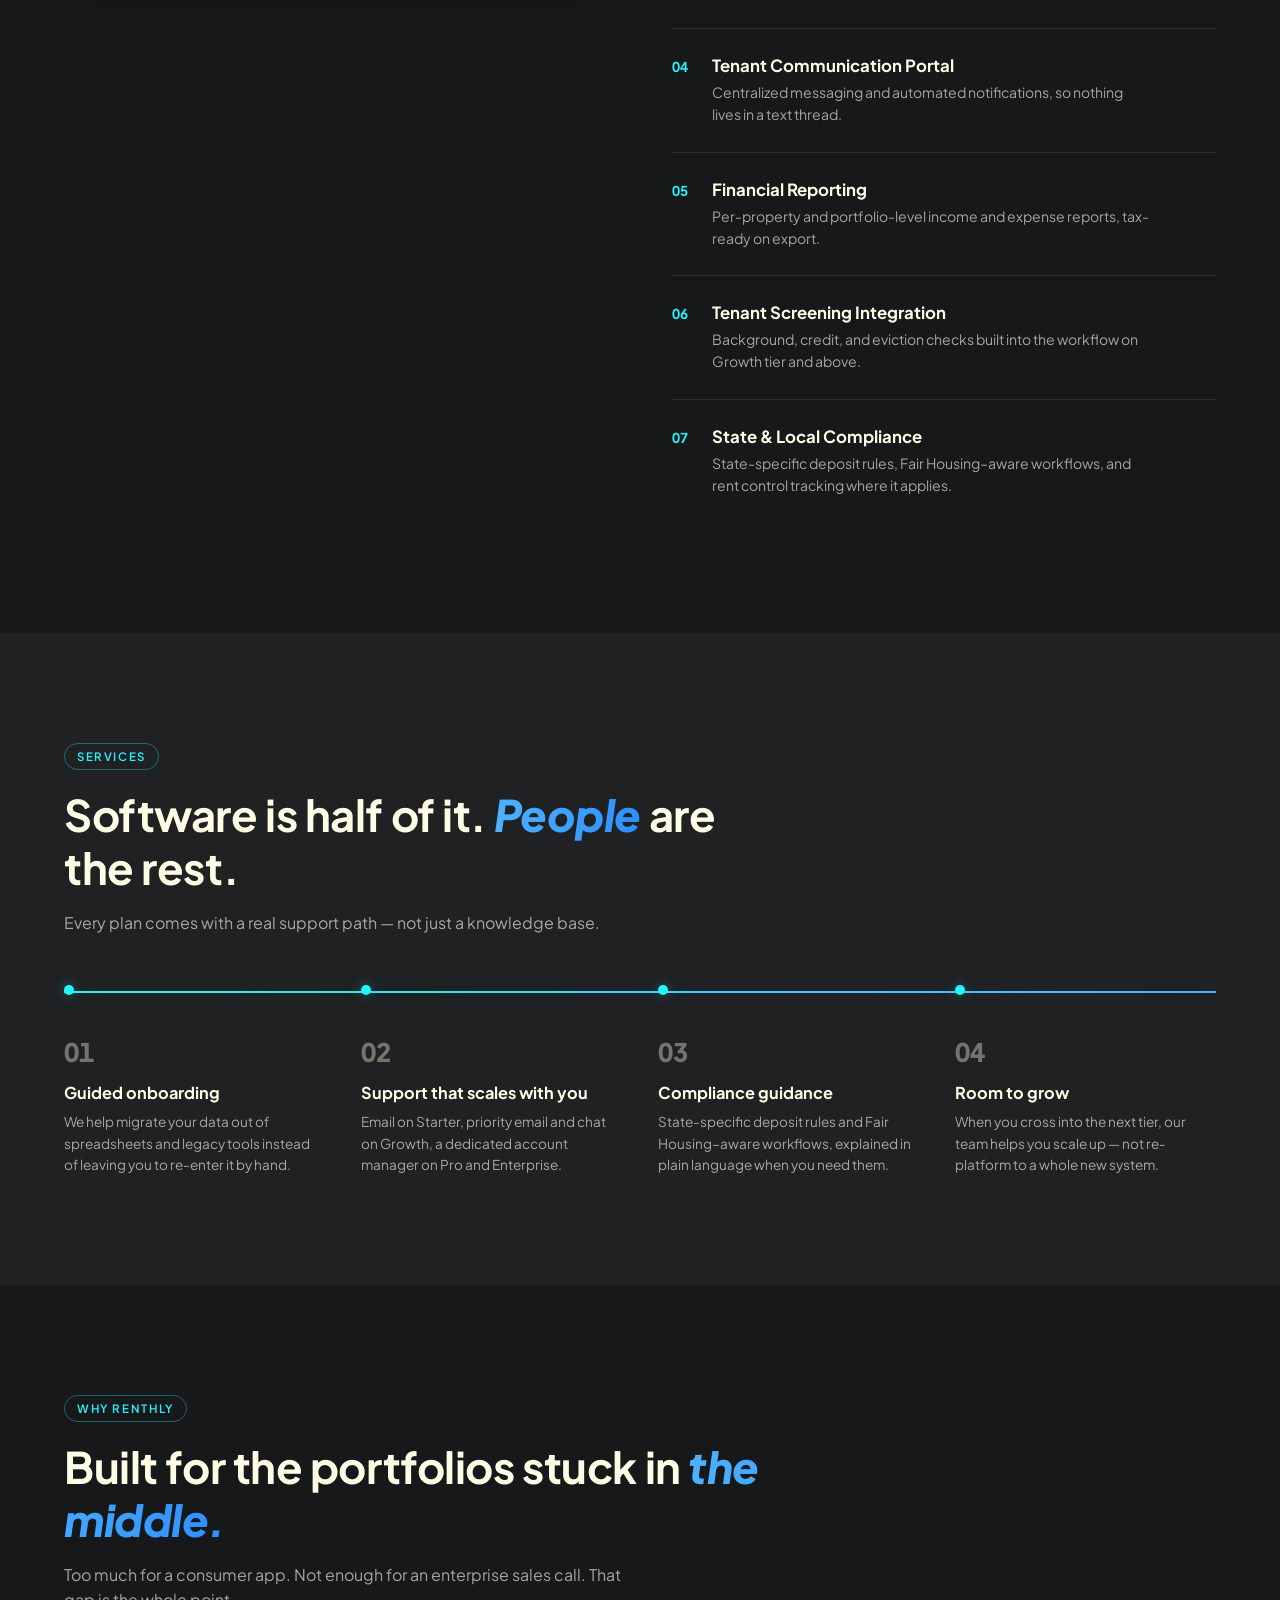
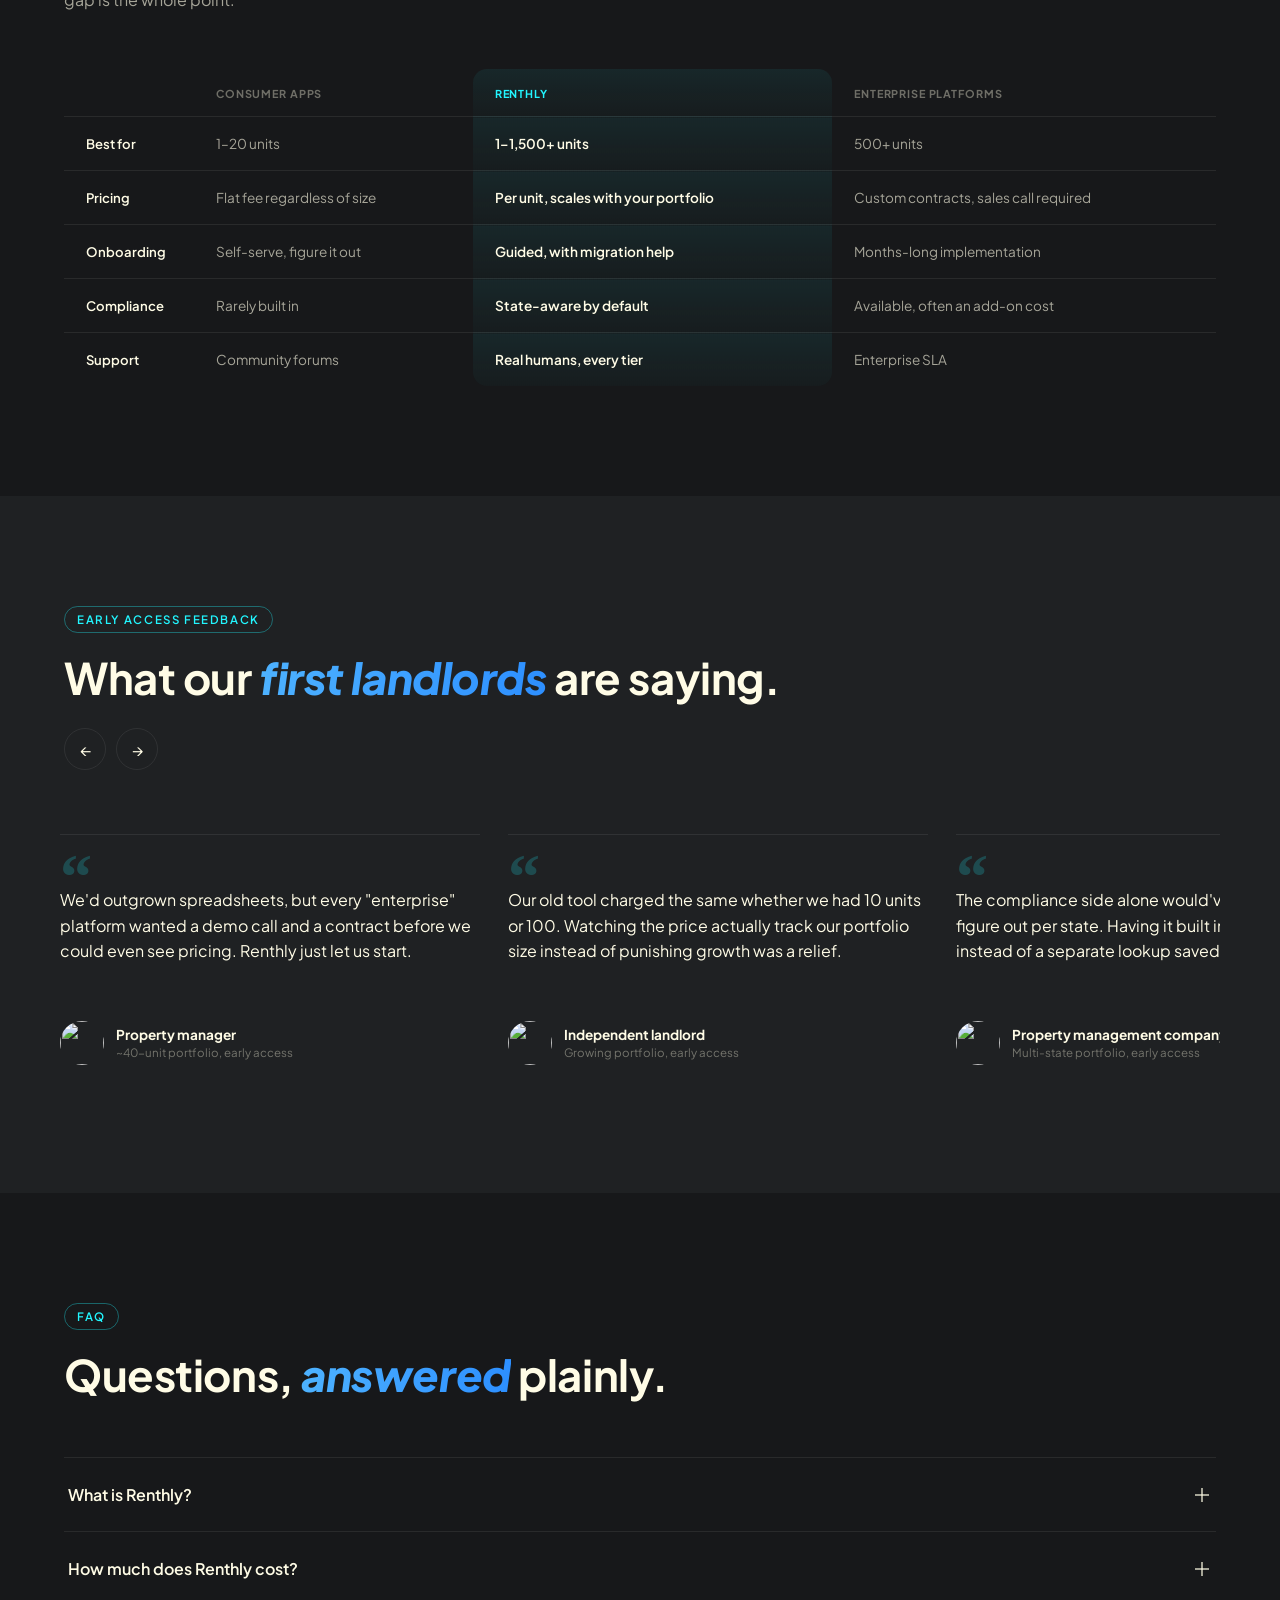
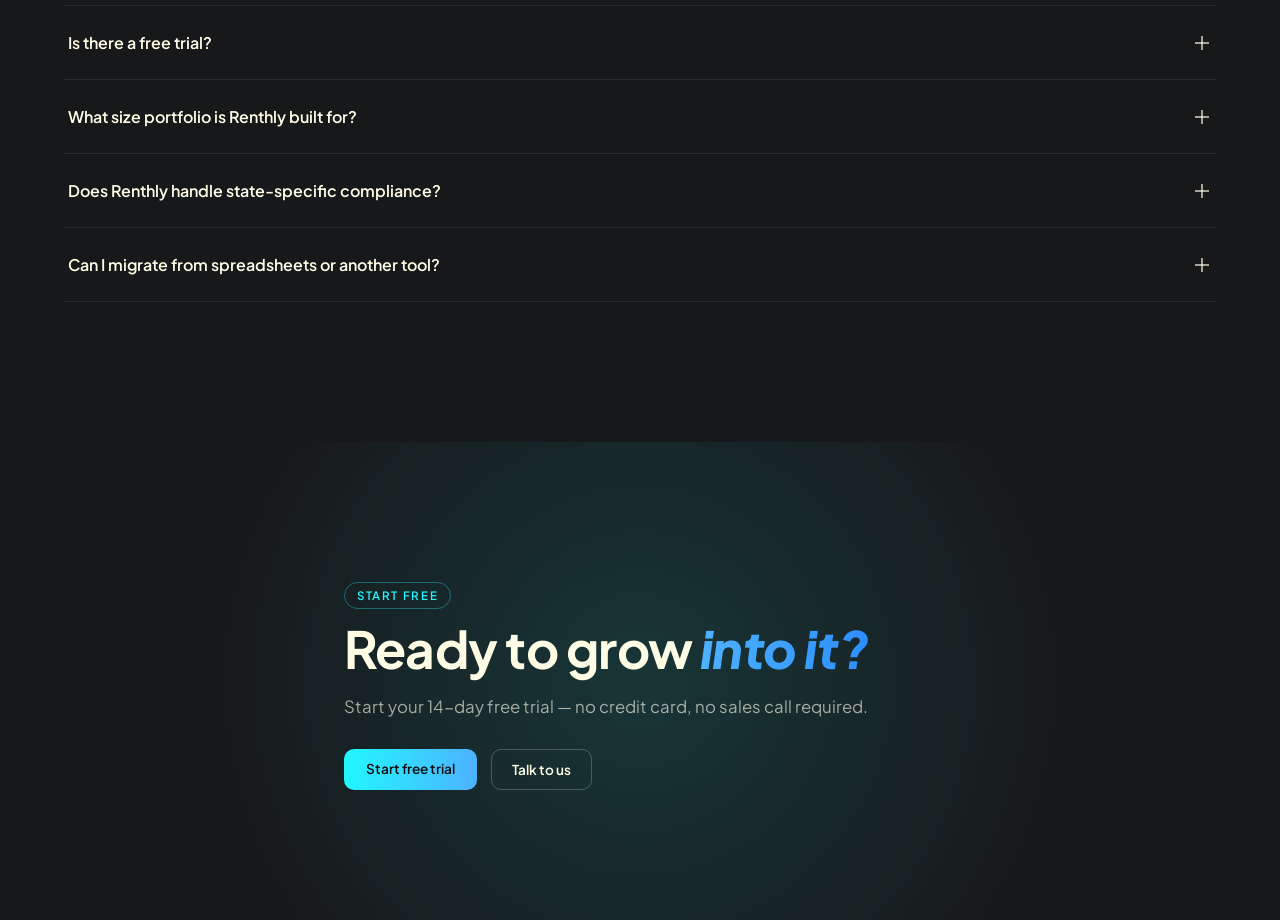
==== commit 78e786ea: "speedu" ====
--- a/index.html
+++ b/index.html
@@ -3,7 +3,39 @@
 <head>
 <meta charset="UTF-8">
 <meta name="viewport" content="width=device-width, initial-scale=1.0">
-<title>Renthly — Grows with you.</title>
+<title>Renthly — Property Management Software Built for Growing Portfolios</title>
+<meta name="description" content="Renthly is property management software that grows with your portfolio — from a single rental to 1,500+ units. Rent collection, maintenance tracking, tenant communication, and compliance in one platform. Start a 14-day free trial, no credit card required.">
+<meta name="keywords" content="property management software, rent collection software, landlord software, tenant management, maintenance tracking, property management for growing portfolios">
+<meta name="robots" content="index, follow">
+<link rel="canonical" href="https://renthly.github.io/Renthly/">
+
+<meta property="og:type" content="website">
+<meta property="og:title" content="Renthly — Property Management Software Built for Growing Portfolios">
+<meta property="og:description" content="Property management software that grows with you — from a single rental to 1,500+ units. Rent collection, maintenance, tenant communication, and compliance in one platform.">
+<meta property="og:url" content="https://renthly.github.io/Renthly/">
+<meta property="og:site_name" content="Renthly">
+
+<meta name="twitter:card" content="summary_large_image">
+<meta name="twitter:title" content="Renthly — Property Management Software Built for Growing Portfolios">
+<meta name="twitter:description" content="Property management software that grows with you — from a single rental to 1,500+ units.">
+
+<script type="application/ld+json">
+{
+  "@context": "https://schema.org",
+  "@type": "SoftwareApplication",
+  "name": "Renthly",
+  "applicationCategory": "BusinessApplication",
+  "operatingSystem": "Web",
+  "description": "Cloud-based property management software for landlords and property management companies of every size, with dedicated support for growing, mid-sized portfolios.",
+  "offers": {
+    "@type": "Offer",
+    "price": "1.25",
+    "priceCurrency": "USD",
+    "description": "Starting at $1.25 per unit per month on the Starter plan, $15/month minimum."
+  }
+}
+</script>
+
 <link rel="preconnect" href="https://fonts.googleapis.com">
 <link rel="preconnect" href="https://fonts.gstatic.com" crossorigin>
 <link href="https://fonts.googleapis.com/css2?family=Paprika&family=Plus+Jakarta+Sans:wght@400;500;600;700;800&display=swap" rel="stylesheet">
@@ -14,16 +46,17 @@
 <!-- ============ NAVBAR ============ -->
 <header class="island-wrap">
   <nav class="island" id="island">
-    <a href="#" class="logo">Renthly</a>
+    <a href="#top" class="logo">Renthly</a>
 
     <ul class="tabs">
-      <li><a href="#" class="tab-link active"><span>Features</span></a></li>
-      <li><a href="#" class="tab-link"><span>Pricing</span></a></li>
-      <li><a href="#" class="tab-link"><span>About</span></a></li>
-      <li><a href="#" class="tab-link"><span>Resources</span></a></li>
+      <li><a href="#product" class="tab-link"><span>Product</span></a></li>
+      <li><a href="#services" class="tab-link"><span>Services</span></a></li>
+      <li><a href="#why" class="tab-link"><span>Why Us</span></a></li>
+      <li><a href="#testimonials" class="tab-link"><span>Testimonials</span></a></li>
+      <li><a href="#faq" class="tab-link"><span>FAQ</span></a></li>
     </ul>
 
-    <a href="#" class="btn-contact"><span>Contact us</span></a>
+    <a href="#cta" class="btn-contact"><span>Contact us</span></a>
 
     <button class="burger" id="burger" aria-label="Menu">
       <span></span><span></span><span></span>
@@ -31,16 +64,17 @@
   </nav>
 
   <div class="mobile-menu" id="mobileMenu">
-    <a href="#" class="mob-link">Features</a>
-    <a href="#" class="mob-link">Pricing</a>
-    <a href="#" class="mob-link">About</a>
-    <a href="#" class="mob-link">Resources</a>
-    <a href="#" class="mob-cta">Contact us</a>
+    <a href="#product" class="mob-link">Product</a>
+    <a href="#services" class="mob-link">Services</a>
+    <a href="#why" class="mob-link">Why Us</a>
+    <a href="#testimonials" class="mob-link">Testimonials</a>
+    <a href="#faq" class="mob-link">FAQ</a>
+    <a href="#cta" class="mob-cta">Contact us</a>
   </div>
 </header>
 
 <!-- ============ HERO ============ -->
-<section class="hero">
+<section class="hero" id="top">
   <div class="horizon-surface" aria-hidden="true"></div>
 
   <div class="hero-inner">
@@ -176,6 +210,425 @@
   </div>
 </section>
 
+
+<!-- ============ PRODUCT ============ -->
+<section class="product" id="product">
+  <div class="section-inner">
+    <div class="section-head">
+      <p class="eyebrow reveal" data-dir="up">The product</p>
+      <h2 class="section-title reveal" data-dir="up" style="--d:0.08s">One system for every workflow <em class="script">your portfolio</em> actually runs on.</h2>
+      <p class="section-sub reveal" data-dir="up" style="--d:0.16s">From the first rent payment to the hundredth maintenance request — Renthly keeps it in one place instead of six different tools.</p>
+    </div>
+
+    <div class="product-grid">
+      <div class="product-visual reveal" data-dir="right">
+        <div class="mock mock-product">
+          <div class="mock-bar">
+            <span class="dot r"></span><span class="dot y"></span><span class="dot g"></span>
+            <span class="mock-url">app.renthly.com/properties</span>
+          </div>
+          <div class="mock-body">
+            <div class="mb-head">
+              <p class="mb-title">Properties</p>
+              <span class="mb-pill">12 active</span>
+            </div>
+            <div class="pv-rows">
+              <div class="pv-row">
+                <span class="pv-name">Maple Street Apts</span>
+                <span class="pv-units">18 units</span>
+                <span class="pv-status ok">96% occupied</span>
+              </div>
+              <div class="pv-row">
+                <span class="pv-name">Cedar Court</span>
+                <span class="pv-units">9 units</span>
+                <span class="pv-status warn">1 vacancy</span>
+              </div>
+              <div class="pv-row">
+                <span class="pv-name">Birchwood Townhomes</span>
+                <span class="pv-units">24 units</span>
+                <span class="pv-status ok">100% occupied</span>
+              </div>
+              <div class="pv-row">
+                <span class="pv-name">Willow Creek Duplex</span>
+                <span class="pv-units">2 units</span>
+                <span class="pv-status ok">Fully leased</span>
+              </div>
+            </div>
+          </div>
+        </div>
+      </div>
+
+      <ol class="product-list">
+        <li class="product-item reveal" data-dir="up" style="--d:0.02s">
+          <span class="product-index">01</span>
+          <div class="product-copy">
+            <h3>Rent Collection &amp; Payments</h3>
+            <p>ACH and card payments, automated reminders, and late fee automation — rent shows up without the follow-up calls.</p>
+          </div>
+        </li>
+        <li class="product-item reveal" data-dir="up" style="--d:0.06s">
+          <span class="product-index">02</span>
+          <div class="product-copy">
+            <h3>Lease &amp; Document Management</h3>
+            <p>Digital lease storage, renewal tracking, and e-signature on Pro plans and above.</p>
+          </div>
+        </li>
+        <li class="product-item reveal" data-dir="up" style="--d:0.1s">
+          <span class="product-index">03</span>
+          <div class="product-copy">
+            <h3>Maintenance Request Tracking</h3>
+            <p>Tenant submissions with photos, manager assignment, and full status history.</p>
+          </div>
+        </li>
+        <li class="product-item reveal" data-dir="up" style="--d:0.14s">
+          <span class="product-index">04</span>
+          <div class="product-copy">
+            <h3>Tenant Communication Portal</h3>
+            <p>Centralized messaging and automated notifications, so nothing lives in a text thread.</p>
+          </div>
+        </li>
+        <li class="product-item reveal" data-dir="up" style="--d:0.18s">
+          <span class="product-index">05</span>
+          <div class="product-copy">
+            <h3>Financial Reporting</h3>
+            <p>Per-property and portfolio-level income and expense reports, tax-ready on export.</p>
+          </div>
+        </li>
+        <li class="product-item reveal" data-dir="up" style="--d:0.22s">
+          <span class="product-index">06</span>
+          <div class="product-copy">
+            <h3>Tenant Screening Integration</h3>
+            <p>Background, credit, and eviction checks built into the workflow on Growth tier and above.</p>
+          </div>
+        </li>
+        <li class="product-item reveal" data-dir="up" style="--d:0.26s">
+          <span class="product-index">07</span>
+          <div class="product-copy">
+            <h3>State &amp; Local Compliance</h3>
+            <p>State-specific deposit rules, Fair Housing–aware workflows, and rent control tracking where it applies.</p>
+          </div>
+        </li>
+      </ol>
+    </div>
+  </div>
+</section>
+
+<!-- ============ SERVICES ============ -->
+<section class="services" id="services">
+  <div class="section-inner">
+    <div class="section-head">
+      <p class="eyebrow reveal" data-dir="up">Services</p>
+      <h2 class="section-title reveal" data-dir="up" style="--d:0.08s">Software is half of it. <em class="script">People</em> are the rest.</h2>
+      <p class="section-sub reveal" data-dir="up" style="--d:0.16s">Every plan comes with a real support path — not just a knowledge base.</p>
+    </div>
+
+    <div class="timeline">
+      <div class="timeline-line" id="timelineLine" aria-hidden="true"></div>
+
+      <div class="timeline-item above reveal" data-dir="up" style="--d:0.05s">
+        <span class="timeline-num">01</span>
+        <h3>Guided onboarding</h3>
+        <p>We help migrate your data out of spreadsheets and legacy tools instead of leaving you to re-enter it by hand.</p>
+      </div>
+
+      <div class="timeline-item below reveal" data-dir="up" style="--d:0.15s">
+        <span class="timeline-num">02</span>
+        <h3>Support that scales with you</h3>
+        <p>Email on Starter, priority email and chat on Growth, a dedicated account manager on Pro and Enterprise.</p>
+      </div>
+
+      <div class="timeline-item above reveal" data-dir="up" style="--d:0.25s">
+        <span class="timeline-num">03</span>
+        <h3>Compliance guidance</h3>
+        <p>State-specific deposit rules and Fair Housing–aware workflows, explained in plain language when you need them.</p>
+      </div>
+
+      <div class="timeline-item below reveal" data-dir="up" style="--d:0.35s">
+        <span class="timeline-num">04</span>
+        <h3>Room to grow</h3>
+        <p>When you cross into the next tier, our team helps you scale up — not re-platform to a whole new system.</p>
+      </div>
+    </div>
+  </div>
+</section>
+
+<!-- ============ WHY CHOOSE US ============ -->
+<section class="why" id="why">
+  <div class="section-inner">
+    <div class="section-head">
+      <p class="eyebrow reveal" data-dir="up">Why Renthly</p>
+      <h2 class="section-title reveal" data-dir="up" style="--d:0.08s">Built for the portfolios stuck in <em class="script">the middle.</em></h2>
+      <p class="section-sub reveal" data-dir="up" style="--d:0.16s">Too much for a consumer app. Not enough for an enterprise sales call. That gap is the whole point.</p>
+    </div>
+
+    <div class="why-table-wrap reveal" data-dir="up" style="--d:0.2s">
+      <table class="why-table">
+        <thead>
+          <tr>
+            <th scope="col" class="why-row-label"></th>
+            <th scope="col">Consumer apps</th>
+            <th scope="col" class="why-col-highlight">Renthly</th>
+            <th scope="col">Enterprise platforms</th>
+          </tr>
+        </thead>
+        <tbody>
+          <tr>
+            <th scope="row">Best for</th>
+            <td>1–20 units</td>
+            <td class="why-col-highlight">1–1,500+ units</td>
+            <td>500+ units</td>
+          </tr>
+          <tr>
+            <th scope="row">Pricing</th>
+            <td>Flat fee regardless of size</td>
+            <td class="why-col-highlight">Per unit, scales with your portfolio</td>
+            <td>Custom contracts, sales call required</td>
+          </tr>
+          <tr>
+            <th scope="row">Onboarding</th>
+            <td>Self-serve, figure it out</td>
+            <td class="why-col-highlight">Guided, with migration help</td>
+            <td>Months-long implementation</td>
+          </tr>
+          <tr>
+            <th scope="row">Compliance</th>
+            <td>Rarely built in</td>
+            <td class="why-col-highlight">State-aware by default</td>
+            <td>Available, often an add-on cost</td>
+          </tr>
+          <tr>
+            <th scope="row">Support</th>
+            <td>Community forums</td>
+            <td class="why-col-highlight">Real humans, every tier</td>
+            <td>Enterprise SLA</td>
+          </tr>
+        </tbody>
+      </table>
+    </div>
+  </div>
+</section>
+
+<!-- ============ TESTIMONIALS ============ -->
+<section class="testimonials" id="testimonials">
+  <div class="section-inner">
+    <div class="section-head testimonials-head">
+      <div>
+        <p class="eyebrow reveal" data-dir="up">Early access feedback</p>
+        <h2 class="section-title reveal" data-dir="up" style="--d:0.08s">What our <em class="script">first landlords</em> are saying.</h2>
+      </div>
+      <div class="testimonials-nav reveal" data-dir="up" style="--d:0.12s">
+        <button class="t-nav-btn" id="tPrev" aria-label="Previous testimonial">←</button>
+        <button class="t-nav-btn" id="tNext" aria-label="Next testimonial">→</button>
+      </div>
+    </div>
+
+    <div class="testimonials-track" id="testimonialsTrack">
+      <article class="t-card">
+        <span class="t-mark" aria-hidden="true">&ldquo;</span>
+        <p class="t-quote">We'd outgrown spreadsheets, but every "enterprise" platform wanted a demo call and a contract before we could even see pricing. Renthly just let us start.</p>
+        <div class="t-person">
+          <img src="https://i.pravatar.cc/96?img=33" alt="" class="t-avatar" loading="lazy">
+          <div>
+            <p class="t-name">Property manager</p>
+            <p class="t-role">~40-unit portfolio, early access</p>
+          </div>
+        </div>
+      </article>
+
+      <article class="t-card">
+        <span class="t-mark" aria-hidden="true">&ldquo;</span>
+        <p class="t-quote">Our old tool charged the same whether we had 10 units or 100. Watching the price actually track our portfolio size instead of punishing growth was a relief.</p>
+        <div class="t-person">
+          <img src="https://i.pravatar.cc/96?img=51" alt="" class="t-avatar" loading="lazy">
+          <div>
+            <p class="t-name">Independent landlord</p>
+            <p class="t-role">Growing portfolio, early access</p>
+          </div>
+        </div>
+      </article>
+
+      <article class="t-card">
+        <span class="t-mark" aria-hidden="true">&ldquo;</span>
+        <p class="t-quote">The compliance side alone would've taken us weeks to figure out per state. Having it built into the workflow instead of a separate lookup saved real time.</p>
+        <div class="t-person">
+          <img src="https://i.pravatar.cc/96?img=25" alt="" class="t-avatar" loading="lazy">
+          <div>
+            <p class="t-name">Property management company</p>
+            <p class="t-role">Multi-state portfolio, early access</p>
+          </div>
+        </div>
+      </article>
+
+      <article class="t-card">
+        <span class="t-mark" aria-hidden="true">&ldquo;</span>
+        <p class="t-quote">Migrating off our old spreadsheets was the part I dreaded most going in, and it ended up being the easiest step of the whole switch.</p>
+        <div class="t-person">
+          <img src="https://i.pravatar.cc/96?img=15" alt="" class="t-avatar" loading="lazy">
+          <div>
+            <p class="t-name">Independent landlord</p>
+            <p class="t-role">First-time software switch, early access</p>
+          </div>
+        </div>
+      </article>
+
+      <article class="t-card">
+        <span class="t-mark" aria-hidden="true">&ldquo;</span>
+        <p class="t-quote">I didn't expect to hear back from actual support within the same day on a starter-tier plan. That alone put Renthly ahead of what we were using.</p>
+        <div class="t-person">
+          <img src="https://i.pravatar.cc/96?img=47" alt="" class="t-avatar" loading="lazy">
+          <div>
+            <p class="t-name">Property manager</p>
+            <p class="t-role">12-unit portfolio, early access</p>
+          </div>
+        </div>
+      </article>
+    </div>
+  </div>
+</section>
+
+<!-- ============ FAQ ============ -->
+<section class="faq" id="faq">
+  <div class="section-inner">
+    <div class="section-head">
+      <p class="eyebrow reveal" data-dir="up">FAQ</p>
+      <h2 class="section-title reveal" data-dir="up" style="--d:0.08s">Questions, <em class="script">answered</em> plainly.</h2>
+    </div>
+
+    <div class="faq-list reveal" data-dir="up" style="--d:0.12s">
+      <div class="faq-item">
+        <button class="faq-q" aria-expanded="false">
+          <h3>What is Renthly?</h3>
+          <span class="faq-icon" aria-hidden="true"></span>
+        </button>
+        <div class="faq-a">
+          <p>Renthly is cloud-based property management software for landlords and property management companies, built to work for portfolios of any size — from a single rental property to 1,500+ units — with particular focus on the growing, mid-sized portfolios most platforms overlook.</p>
+        </div>
+      </div>
+
+      <div class="faq-item">
+        <button class="faq-q" aria-expanded="false">
+          <h3>How much does Renthly cost?</h3>
+          <span class="faq-icon" aria-hidden="true"></span>
+        </button>
+        <div class="faq-a">
+          <p>Renthly is priced per unit so it scales with your portfolio instead of punishing growth. Plans start at $1.25 per unit per month ($15/month minimum) on the Starter tier, with Growth and Pro tiers above that and custom pricing for Enterprise.</p>
+        </div>
+      </div>
+
+      <div class="faq-item">
+        <button class="faq-q" aria-expanded="false">
+          <h3>Is there a free trial?</h3>
+          <span class="faq-icon" aria-hidden="true"></span>
+        </button>
+        <div class="faq-a">
+          <p>Yes — every plan includes a 14-day free trial, and no credit card is required to start.</p>
+        </div>
+      </div>
+
+      <div class="faq-item">
+        <button class="faq-q" aria-expanded="false">
+          <h3>What size portfolio is Renthly built for?</h3>
+          <span class="faq-icon" aria-hidden="true"></span>
+        </button>
+        <div class="faq-a">
+          <p>Renthly works for portfolios of any size, but it's built with particular attention to the 20–200+ unit range — too complex for consumer apps and spreadsheets, but often underserved or overcharged by enterprise platforms.</p>
+        </div>
+      </div>
+
+      <div class="faq-item">
+        <button class="faq-q" aria-expanded="false">
+          <h3>Does Renthly handle state-specific compliance?</h3>
+          <span class="faq-icon" aria-hidden="true"></span>
+        </button>
+        <div class="faq-a">
+          <p>Yes. Renthly includes state-specific security deposit rules, Fair Housing–aware workflows, and rent control tracking in applicable cities, built directly into the relevant workflows.</p>
+        </div>
+      </div>
+
+      <div class="faq-item">
+        <button class="faq-q" aria-expanded="false">
+          <h3>Can I migrate from spreadsheets or another tool?</h3>
+          <span class="faq-icon" aria-hidden="true"></span>
+        </button>
+        <div class="faq-a">
+          <p>Yes. Migration assistance is included starting on the Pro plan, with full white-glove onboarding and data migration available on Enterprise.</p>
+        </div>
+      </div>
+    </div>
+  </div>
+</section>
+
+<!-- ============ CTA ============ -->
+<section class="cta" id="cta">
+  <div class="cta-glow" aria-hidden="true"></div>
+  <div class="section-inner cta-inner">
+    <p class="eyebrow reveal" data-dir="up">Start free</p>
+    <h2 class="cta-title reveal" data-dir="up" style="--d:0.08s">Ready to grow <em class="script">into it?</em></h2>
+    <p class="cta-sub reveal" data-dir="up" style="--d:0.16s">Start your 14-day free trial — no credit card, no sales call required.</p>
+    <div class="cta-actions reveal" data-dir="up" style="--d:0.24s">
+      <a href="#" class="btn-primary"><span>Start free trial</span></a>
+      <a href="#" class="btn-ghost"><span>Talk to us</span></a>
+    </div>
+  </div>
+</section>
+
+<script type="application/ld+json">
+{
+  "@context": "https://schema.org",
+  "@type": "FAQPage",
+  "mainEntity": [
+    {
+      "@type": "Question",
+      "name": "What is Renthly?",
+      "acceptedAnswer": {
+        "@type": "Answer",
+        "text": "Renthly is cloud-based property management software for landlords and property management companies, built to work for portfolios of any size — from a single rental property to 1,500+ units — with particular focus on the growing, mid-sized portfolios most platforms overlook."
+      }
+    },
+    {
+      "@type": "Question",
+      "name": "How much does Renthly cost?",
+      "acceptedAnswer": {
+        "@type": "Answer",
+        "text": "Renthly is priced per unit so it scales with your portfolio instead of punishing growth. Plans start at $1.25 per unit per month ($15/month minimum) on the Starter tier, with Growth and Pro tiers above that and custom pricing for Enterprise."
+      }
+    },
+    {
+      "@type": "Question",
+      "name": "Is there a free trial?",
+      "acceptedAnswer": {
+        "@type": "Answer",
+        "text": "Yes — every plan includes a 14-day free trial, and no credit card is required to start."
+      }
+    },
+    {
+      "@type": "Question",
+      "name": "What size portfolio is Renthly built for?",
+      "acceptedAnswer": {
+        "@type": "Answer",
+        "text": "Renthly works for portfolios of any size, but it's built with particular attention to the 20–200+ unit range — too complex for consumer apps and spreadsheets, but often underserved or overcharged by enterprise platforms."
+      }
+    },
+    {
+      "@type": "Question",
+      "name": "Does Renthly handle state-specific compliance?",
+      "acceptedAnswer": {
+        "@type": "Answer",
+        "text": "Yes. Renthly includes state-specific security deposit rules, Fair Housing–aware workflows, and rent control tracking in applicable cities, built directly into the relevant workflows."
+      }
+    },
+    {
+      "@type": "Question",
+      "name": "Can I migrate from spreadsheets or another tool?",
+      "acceptedAnswer": {
+        "@type": "Answer",
+        "text": "Yes. Migration assistance is included starting on the Pro plan, with full white-glove onboarding and data migration available on Enterprise."
+      }
+    }
+  ]
+}
+</script>
+
 <script src="main.js"></script>
 </body>
 </html>
--- a/style.css
+++ b/style.css
@@ -603,6 +603,11 @@
   .hero-inner{ grid-template-columns:1fr; }
   .hero-visual{ height:420px; margin-top:32px; }
   .hero-copy{ text-align:left; }
+  /* top:88% was relative to .hero's total height, which grows tall once
+     text + mockups stack — that pushed the disc up into the content.
+     Anchor from the bottom instead so it always sits at the true bottom
+     of the section regardless of how tall the stacked content gets. */
+  .horizon-surface{ top:auto; bottom:calc(-165vw + 90px); }
 }
 
 @media (max-width:860px){
@@ -631,4 +636,455 @@
   .mock-tr{ top:-8%; right:-2%; }
   .mock-bl{ bottom:-6%; left:-2%; }
   .headline{ font-size:1.6rem; }
+}
+
+
+/* ===================================================================
+   SHARED SECTION SCAFFOLDING
+=================================================================== */
+#product, #services, #why, #testimonials, #faq, #cta{
+  scroll-margin-top:110px;
+}
+
+.section-inner{
+  max-width:1400px;
+  margin:0 auto;
+  padding:0 64px;
+}
+
+.section-head{
+  max-width:720px;
+  margin-bottom:56px;
+}
+
+.section-title{
+  font-family:var(--font-body);
+  font-weight:700;
+  font-size:clamp(2rem, 3.4vw, 2.8rem);
+  line-height:1.22;
+  color:var(--cream);
+  letter-spacing:-.01em;
+}
+.section-title .script,
+.cta-title .script{
+  font-family:var(--font-body);
+  font-weight:800;
+  font-style:italic;
+  background:linear-gradient(90deg, var(--sky), #2d8fff);
+  -webkit-background-clip:text;
+  background-clip:text;
+  color:transparent;
+}
+
+.section-sub{
+  margin-top:16px;
+  font-size:1rem;
+  line-height:1.6;
+  color:var(--cream-dim);
+  max-width:560px;
+}
+
+.section-head .eyebrow{ margin-bottom:18px; }
+
+/* ===================================================================
+   PRODUCT
+=================================================================== */
+.product{
+  padding:110px 0;
+  background:var(--charcoal);
+  position:relative;
+}
+
+.product-grid{
+  display:grid;
+  grid-template-columns:1fr 1fr;
+  gap:64px;
+  align-items:start;
+}
+
+.product-visual{
+  position:sticky;
+  top:120px;
+}
+.mock-product{
+  position:relative; /* .mock is position:absolute by default (for the hero
+    mockups) — override it here since this one sits in normal document flow */
+  width:100%;
+}
+
+.pv-rows{
+  display:flex;
+  flex-direction:column;
+  gap:2px;
+  margin-top:2px;
+}
+.pv-row{
+  display:flex;
+  align-items:center;
+  justify-content:space-between;
+  padding:12px 0;
+  border-bottom:1px solid var(--panel-line);
+  font-size:.78rem;
+}
+.pv-row:last-child{ border-bottom:none; }
+.pv-name{ color:var(--cream); font-weight:600; flex:1; }
+.pv-units{ color:var(--cream-faint); margin:0 12px; white-space:nowrap; }
+.pv-status{
+  font-size:.62rem;
+  font-weight:700;
+  padding:3px 9px;
+  border-radius:999px;
+  white-space:nowrap;
+}
+.pv-status.ok{ color:#28c840; background:rgba(40,200,64,0.12); border:1px solid rgba(40,200,64,0.3); }
+.pv-status.warn{ color:#febc2e; background:rgba(254,188,46,0.12); border:1px solid rgba(254,188,46,0.3); }
+
+.product-list{
+  list-style:none;
+  display:flex;
+  flex-direction:column;
+}
+.product-item{
+  display:flex;
+  gap:24px;
+  padding:26px 0;
+  border-bottom:1px solid var(--panel-line);
+  transition:padding-left .35s var(--ease);
+}
+.product-item:first-child{ padding-top:0; }
+.product-item:last-child{ border-bottom:none; }
+.product-item:hover{ padding-left:10px; }
+.product-index{
+  font-size:.85rem;
+  font-weight:700;
+  color:var(--cyan);
+  flex:none;
+  padding-top:3px;
+  font-variant-numeric:tabular-nums;
+}
+.product-copy h3{
+  font-size:1.05rem;
+  font-weight:700;
+  color:var(--cream);
+  margin-bottom:6px;
+}
+.product-copy p{
+  font-size:.88rem;
+  line-height:1.55;
+  color:var(--cream-dim);
+  max-width:440px;
+}
+
+/* ===================================================================
+   SERVICES — horizontal timeline
+=================================================================== */
+.services{
+  padding:110px 0;
+  background:var(--charcoal-soft);
+  position:relative;
+}
+
+.timeline{
+  position:relative;
+  display:grid;
+  grid-template-columns:repeat(4, 1fr);
+  gap:36px;
+  padding-top:44px;
+  margin-top:44px;
+}
+.timeline-line{
+  position:absolute;
+  top:0; left:0; right:0;
+  height:2px;
+  background:var(--panel-line);
+  overflow:hidden;
+}
+.timeline-line::after{
+  content:'';
+  position:absolute;
+  inset:0;
+  background:linear-gradient(90deg, var(--cyan), var(--sky));
+  transform-origin:left;
+  transform:scaleX(0);
+  transition:transform 1.2s var(--ease);
+}
+.timeline-line.in::after{ transform:scaleX(1); }
+
+.timeline-item{ position:relative; }
+.timeline-item::before{
+  content:'';
+  position:absolute;
+  top:-50px;
+  left:0;
+  width:10px; height:10px;
+  border-radius:50%;
+  background:var(--cyan);
+  box-shadow:0 0 12px var(--cyan-soft);
+}
+.timeline-num{
+  display:block;
+  font-size:1.6rem;
+  font-weight:800;
+  color:var(--cream-faint);
+  margin-bottom:14px;
+  font-variant-numeric:tabular-nums;
+}
+.timeline-item h3{
+  font-size:1.02rem;
+  font-weight:700;
+  color:var(--cream);
+  margin-bottom:8px;
+}
+.timeline-item p{
+  font-size:.85rem;
+  line-height:1.55;
+  color:var(--cream-dim);
+}
+
+/* ===================================================================
+   WHY CHOOSE US — comparison table
+=================================================================== */
+.why{
+  padding:110px 0;
+  background:var(--charcoal);
+}
+
+.why-table-wrap{ overflow-x:auto; }
+.why-table{
+  width:100%;
+  border-collapse:collapse;
+  min-width:640px;
+}
+.why-table th, .why-table td{
+  padding:18px 22px;
+  text-align:left;
+  font-size:.85rem;
+  border-bottom:1px solid var(--panel-line);
+  vertical-align:top;
+}
+.why-table thead th{
+  font-size:.68rem;
+  font-weight:700;
+  letter-spacing:.08em;
+  text-transform:uppercase;
+  color:var(--cream-faint);
+  padding-bottom:16px;
+}
+.why-row-label{ width:130px; }
+.why-table th[scope="row"]{
+  font-weight:600;
+  color:var(--cream);
+  font-size:.82rem;
+  white-space:nowrap;
+}
+.why-table td{ color:var(--cream-dim); }
+.why-col-highlight{
+  background:linear-gradient(180deg, rgba(34,246,255,0.07), rgba(34,246,255,0.02));
+  color:var(--cream) !important;
+  font-weight:600;
+}
+thead .why-col-highlight{ color:var(--cyan) !important; }
+.why-table thead tr th.why-col-highlight{ border-radius:14px 14px 0 0; }
+.why-table tbody tr:last-child td.why-col-highlight{ border-radius:0 0 14px 14px; }
+.why-table tbody tr:last-child th, .why-table tbody tr:last-child td{ border-bottom:none; }
+
+/* ===================================================================
+   TESTIMONIALS — horizontal scroll
+=================================================================== */
+.testimonials{
+  padding:110px 0 100px;
+  background:var(--charcoal-soft);
+  overflow:hidden;
+}
+.testimonials-head{
+  display:flex;
+  align-items:flex-end;
+  justify-content:space-between;
+  gap:24px;
+  flex-wrap:wrap;
+}
+.testimonials-nav{ display:flex; gap:10px; }
+.t-nav-btn{
+  width:42px; height:42px;
+  border-radius:50%;
+  border:1px solid var(--panel-line);
+  color:var(--cream);
+  font-size:1rem;
+  display:flex; align-items:center; justify-content:center;
+  transition:background .3s, border-color .3s, transform .3s;
+}
+.t-nav-btn:hover{ background:rgba(255,255,255,0.06); border-color:var(--cyan-soft); transform:translateY(-2px); }
+
+.testimonials-track{
+  display:flex;
+  gap:28px;
+  overflow-x:auto;
+  scroll-snap-type:x mandatory;
+  padding:8px 4px 20px;
+  margin:0 -4px;
+  scrollbar-width:none;
+}
+.testimonials-track::-webkit-scrollbar{ display:none; }
+
+.t-card{
+  flex:0 0 auto;
+  width:min(420px, 82vw);
+  scroll-snap-align:start;
+  padding-top:32px;
+  border-top:1px solid var(--panel-line);
+  position:relative;
+}
+.t-mark{
+  position:absolute;
+  top:10px; left:0;
+  font-size:4rem;
+  line-height:1;
+  font-weight:800;
+  color:var(--cyan);
+  opacity:.2;
+  font-family:Georgia, 'Times New Roman', serif;
+  pointer-events:none;
+}
+.t-quote{
+  position:relative;
+  z-index:1;
+  font-size:1rem;
+  line-height:1.6;
+  color:var(--cream);
+  margin-top:20px;
+  min-height:110px;
+}
+.t-person{
+  display:flex;
+  align-items:center;
+  gap:12px;
+  margin-top:24px;
+  padding-bottom:8px;
+}
+.t-avatar{ width:44px; height:44px; border-radius:50%; object-fit:cover; }
+.t-name{ font-size:.85rem; font-weight:700; color:var(--cream); }
+.t-role{ font-size:.72rem; color:var(--cream-faint); margin-top:2px; }
+
+/* ===================================================================
+   FAQ — accordion
+=================================================================== */
+.faq{
+  padding:110px 0 140px;
+  background:var(--charcoal);
+}
+.faq-list{ border-top:1px solid var(--panel-line); }
+.faq-item{ border-bottom:1px solid var(--panel-line); }
+.faq-q{
+  width:100%;
+  display:flex;
+  align-items:center;
+  justify-content:space-between;
+  gap:20px;
+  padding:26px 4px;
+  text-align:left;
+  color:var(--cream);
+  cursor:pointer;
+}
+.faq-q h3{ font-size:1rem; font-weight:600; }
+.faq-icon{ position:relative; flex:none; width:20px; height:20px; }
+.faq-icon::before, .faq-icon::after{
+  content:'';
+  position:absolute;
+  top:50%; left:50%;
+  background:var(--cream-dim);
+  transition:transform .35s var(--ease), opacity .35s var(--ease);
+}
+.faq-icon::before{ width:14px; height:2px; transform:translate(-50%,-50%); }
+.faq-icon::after{ width:2px; height:14px; transform:translate(-50%,-50%); }
+.faq-item.open .faq-icon::after{ transform:translate(-50%,-50%) scaleY(0); }
+.faq-item.open .faq-icon::before{ background:var(--cyan); }
+
+.faq-a{
+  display:grid;
+  grid-template-rows:0fr;
+  transition:grid-template-rows .45s var(--ease);
+}
+.faq-a p{
+  overflow:hidden;
+  min-height:0;
+  margin:0;
+  padding:0 4px;
+  font-size:.9rem;
+  line-height:1.6;
+  color:var(--cream-dim);
+  max-width:640px;
+  transition:padding .45s var(--ease);
+}
+.faq-item.open .faq-a{ grid-template-rows:1fr; }
+.faq-item.open .faq-a p{ padding-bottom:26px; }
+
+/* ===================================================================
+   CTA
+=================================================================== */
+.cta{
+  position:relative;
+  padding:140px 0 130px;
+  background:var(--charcoal);
+  overflow:hidden;
+}
+.cta-glow{
+  position:absolute;
+  left:50%; top:50%;
+  width:900px; height:900px;
+  transform:translate(-50%,-50%);
+  background:radial-gradient(circle, rgba(34,246,255,0.14), transparent 70%);
+  filter:blur(40px);
+  pointer-events:none;
+}
+.cta-inner{ position:relative; z-index:1; max-width:720px; }
+.cta-title{
+  font-family:var(--font-body);
+  font-weight:700;
+  font-size:clamp(2.2rem, 4vw, 3.2rem);
+  line-height:1.15;
+  color:var(--cream);
+  letter-spacing:-.015em;
+}
+.cta-sub{
+  margin-top:18px;
+  font-size:1.05rem;
+  color:var(--cream-dim);
+}
+.cta-actions{
+  display:flex;
+  gap:14px;
+  margin-top:32px;
+  flex-wrap:wrap;
+}
+
+/* ===================================================================
+   NEW SECTIONS — RESPONSIVE
+=================================================================== */
+@media (max-width:1080px){
+  .section-inner{ padding:0 40px; }
+  .product-grid{ grid-template-columns:1fr; gap:48px; }
+  .product-visual{ position:static; }
+  .timeline{ grid-template-columns:1fr 1fr; row-gap:56px; }
+}
+
+@media (max-width:860px){
+  .timeline{ grid-template-columns:1fr; gap:0; padding-top:0; margin-top:36px; }
+  .timeline-line{ display:none; }
+  .timeline-item{ padding:24px 0; border-top:1px solid var(--panel-line); }
+  .timeline-item:first-child{ border-top:none; padding-top:0; }
+  .timeline-item::before{ display:none; }
+}
+
+@media (max-width:640px){
+  .section-inner{ padding:0 26px; }
+  .section-title{ font-size:1.7rem; }
+  .product{ padding:80px 0; }
+  .services{ padding:80px 0; }
+  .why{ padding:80px 0; }
+  .testimonials{ padding:80px 0 70px; }
+  .faq{ padding:80px 0 100px; }
+  .why-table th, .why-table td{ padding:14px 14px; font-size:.78rem; }
+  .t-card{ width:86vw; }
+  .cta{ padding:100px 0 90px; }
+  .cta-title{ font-size:1.9rem; }
 }
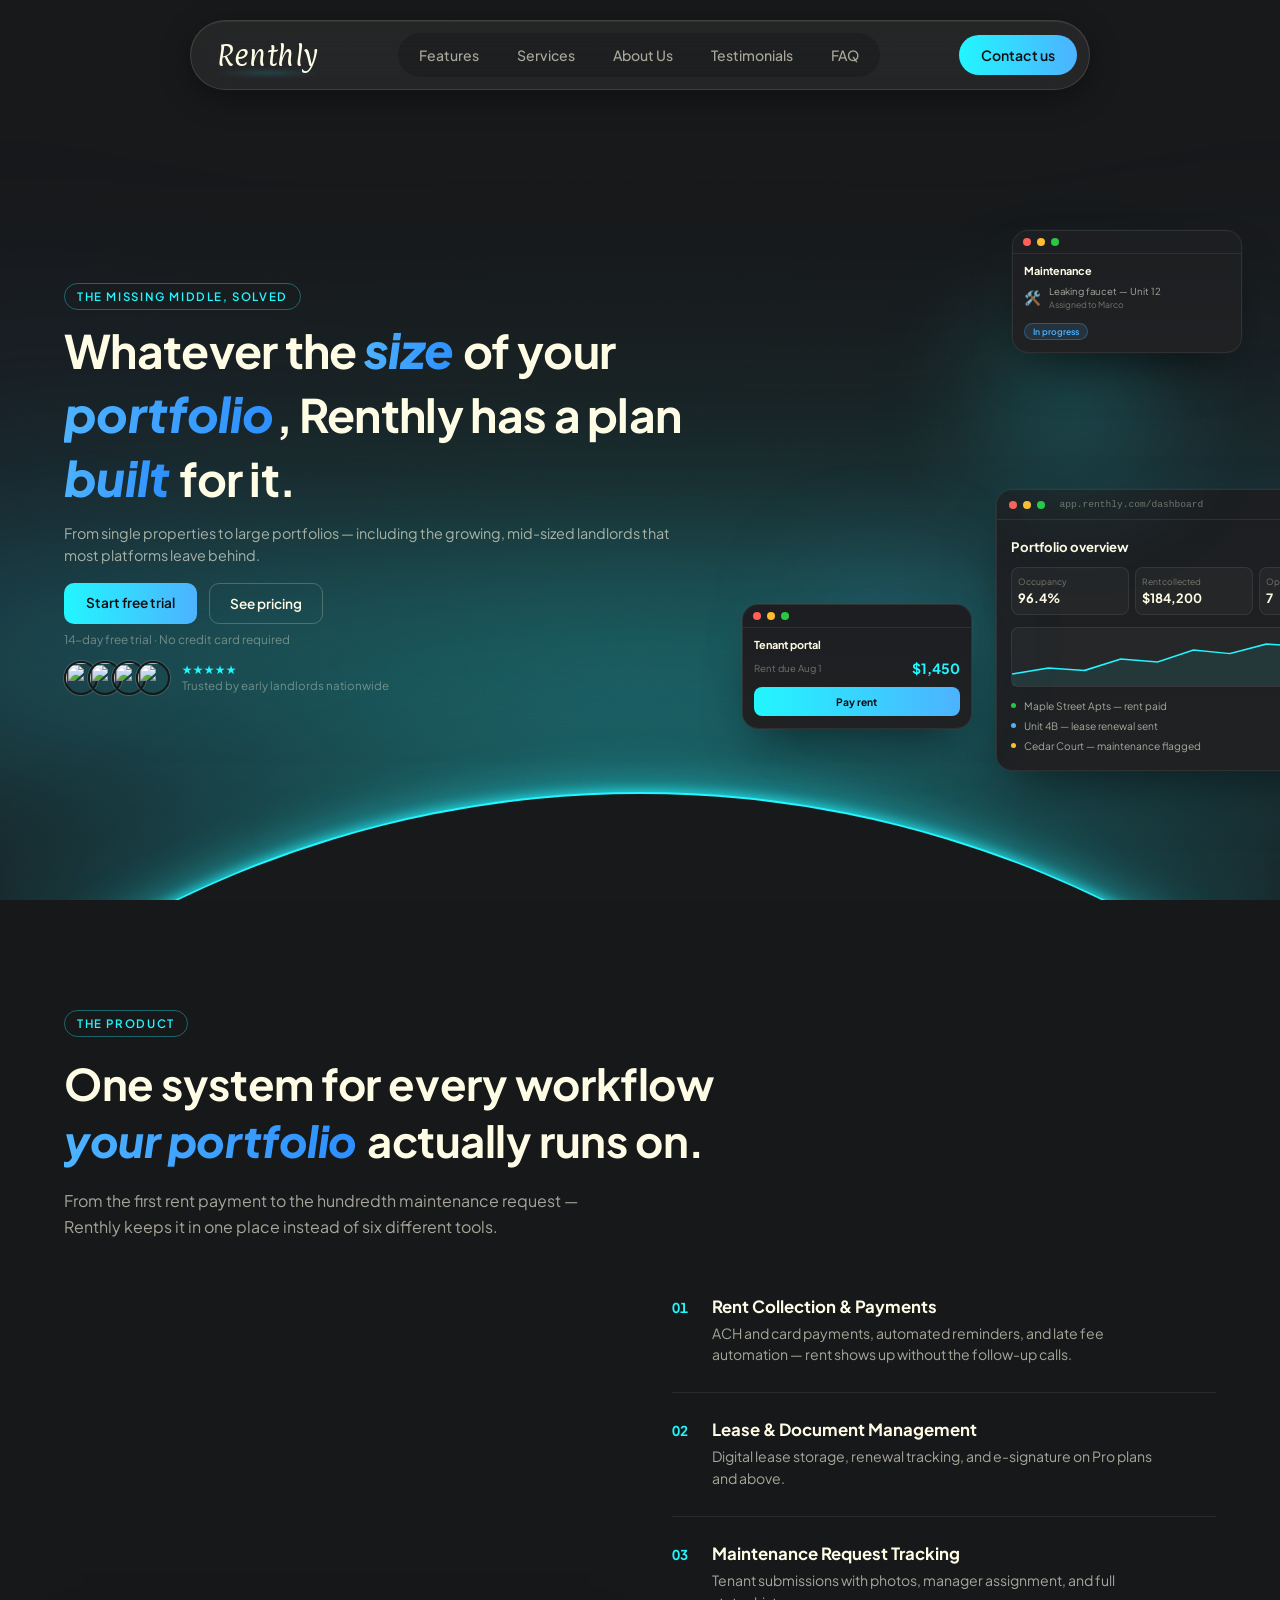
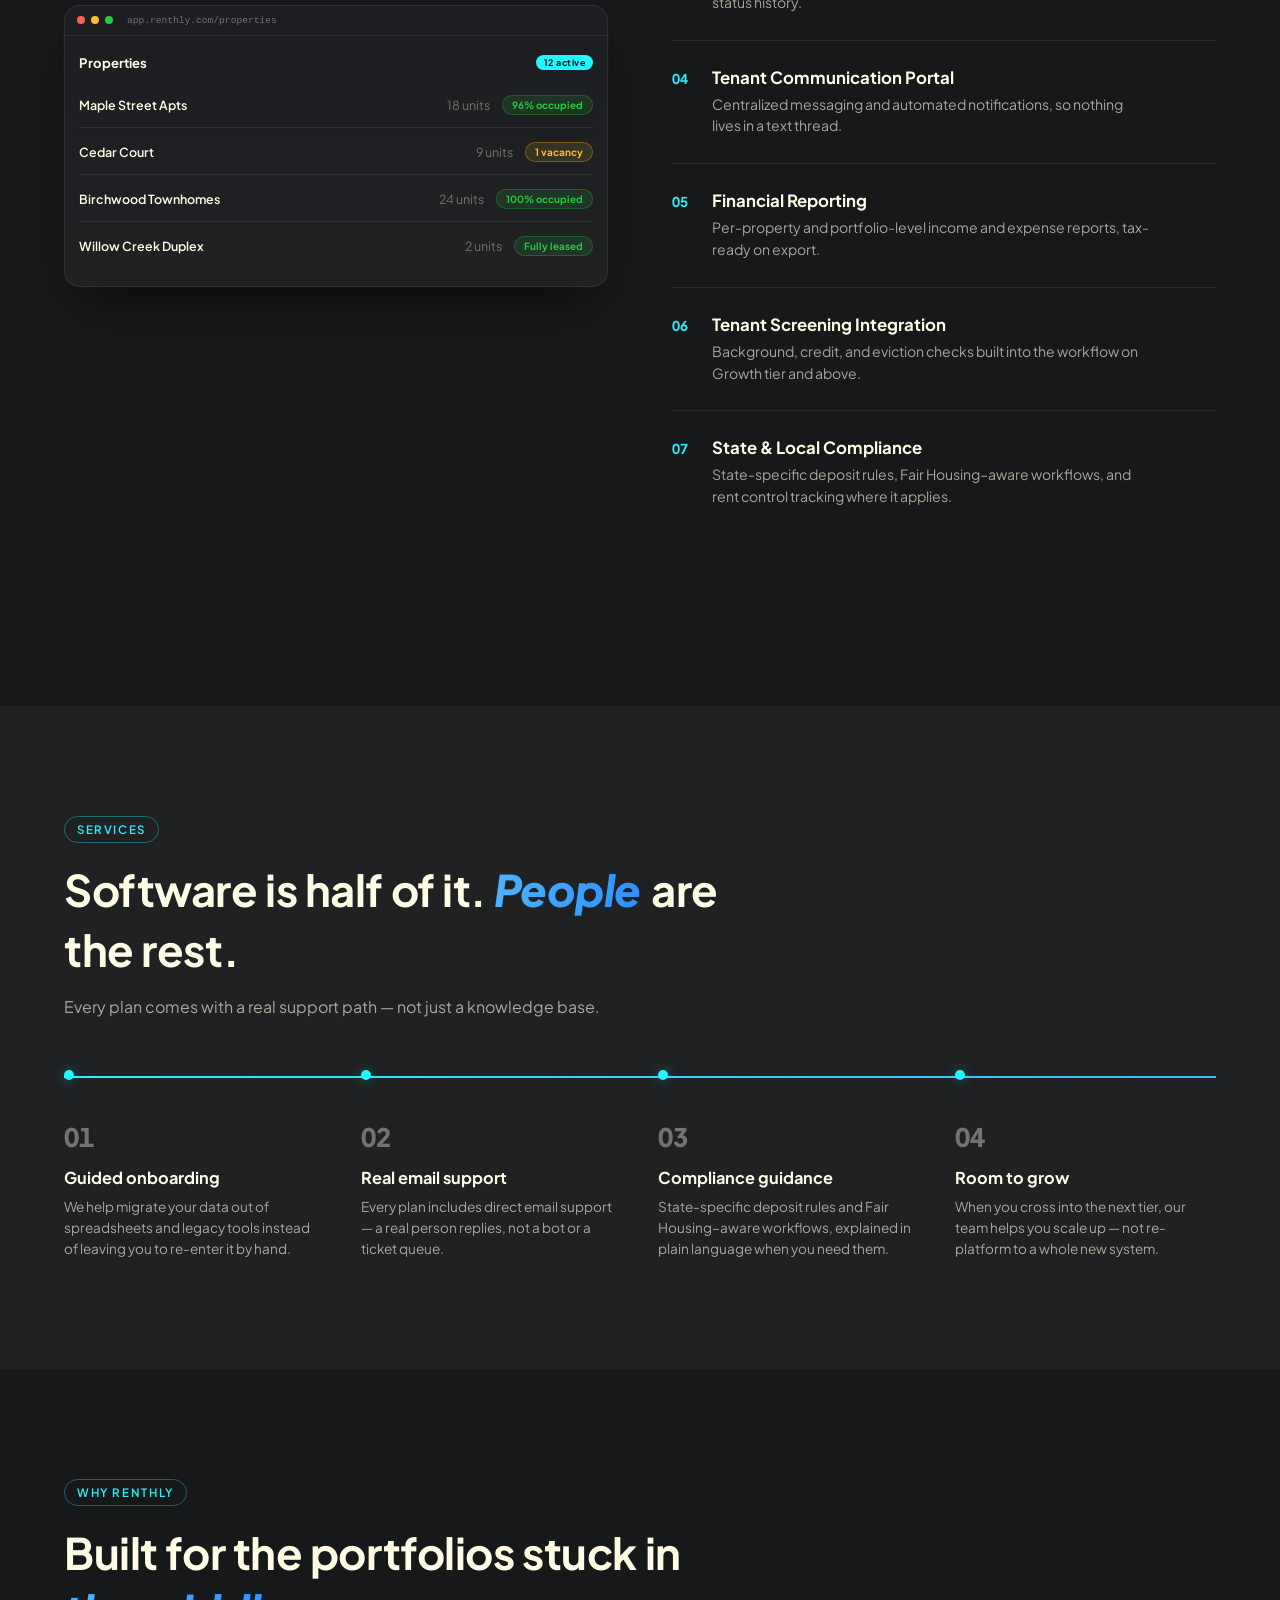
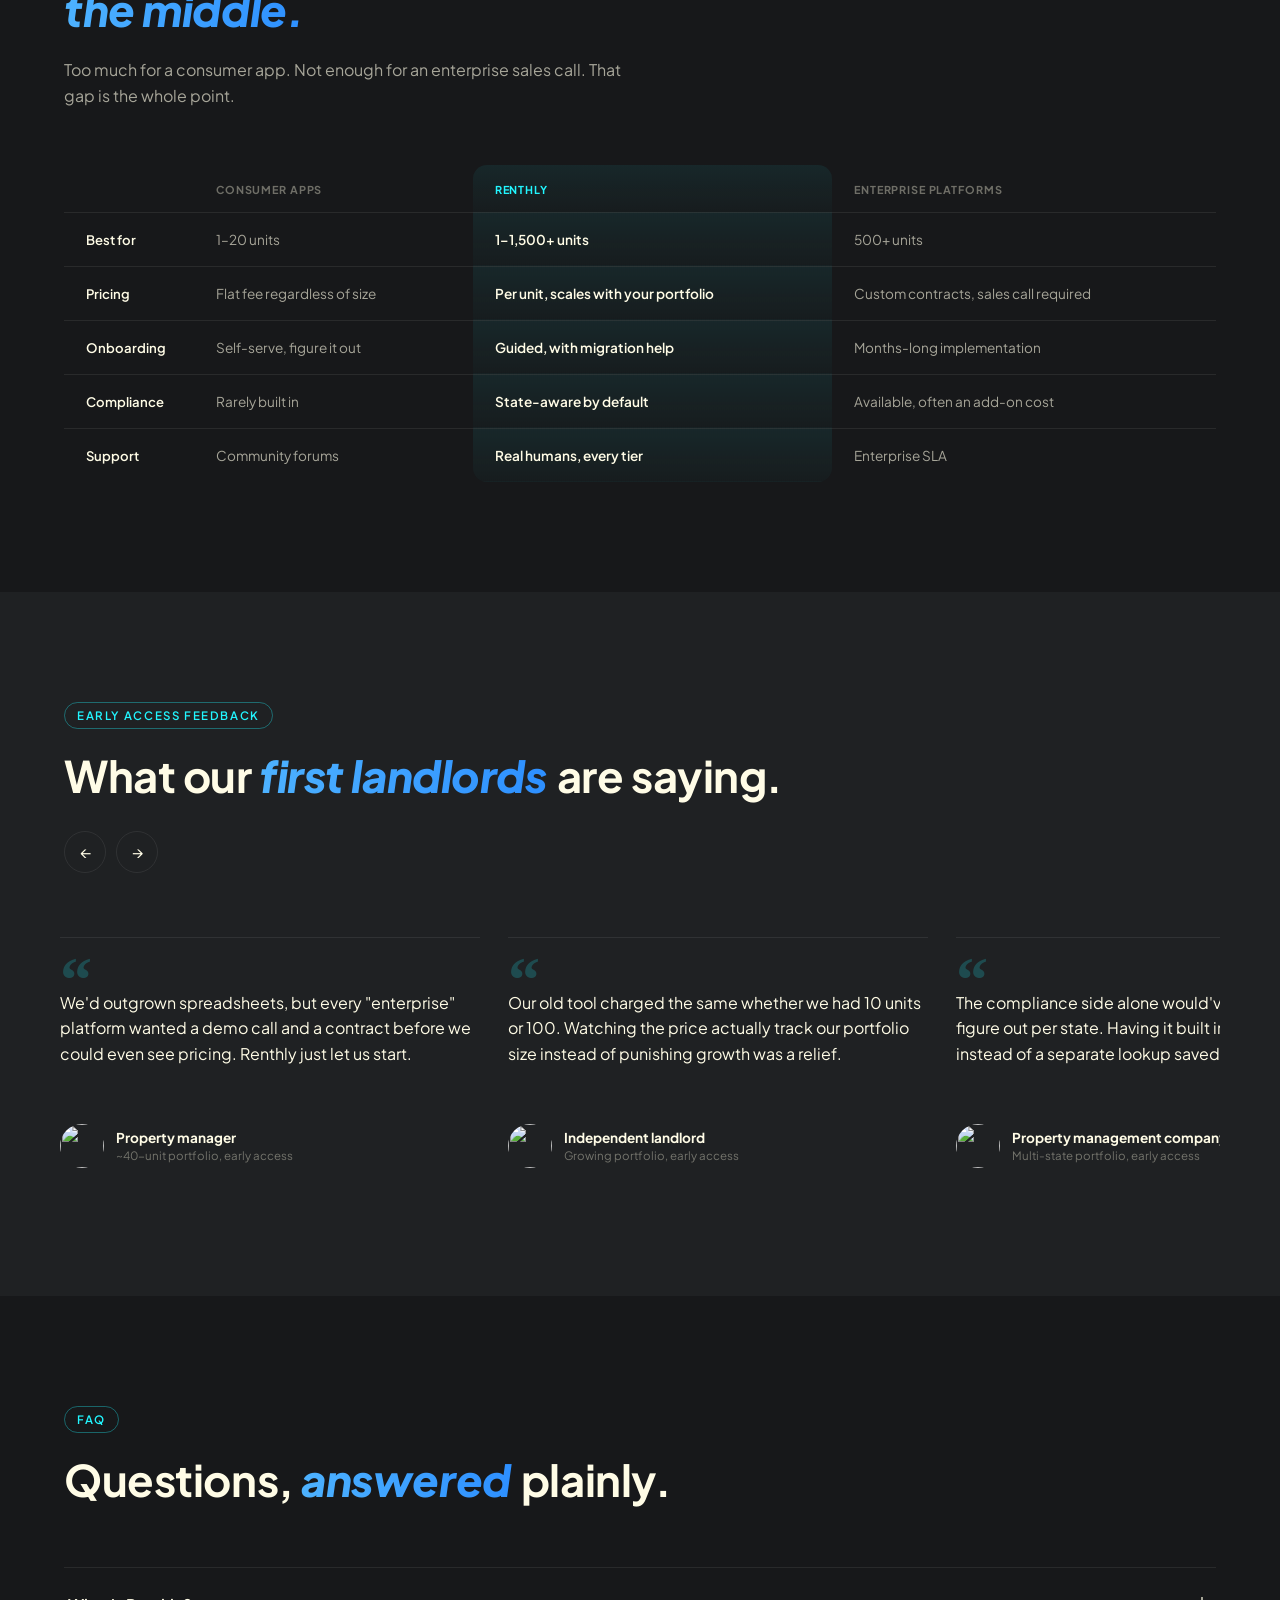
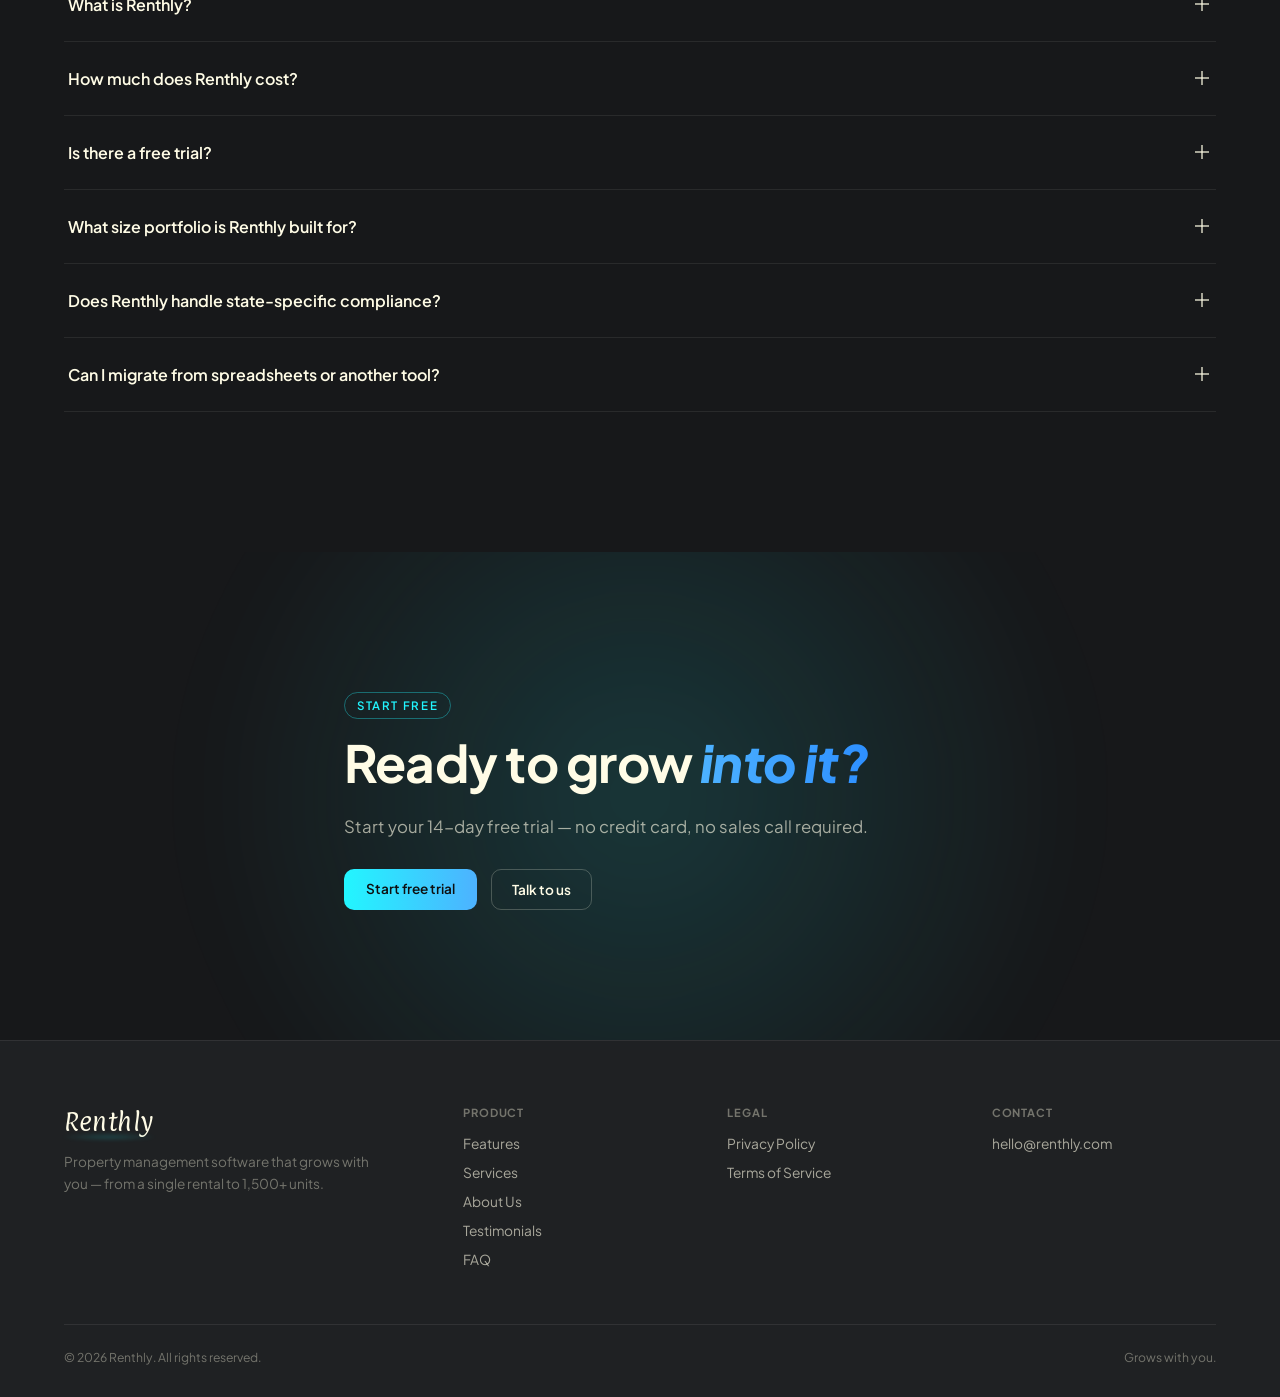
==== commit 169f2ac7: "fusuhf" ====
--- a/index.html
+++ b/index.html
@@ -49,9 +49,9 @@
     <a href="#top" class="logo">Renthly</a>
 
     <ul class="tabs">
-      <li><a href="#product" class="tab-link"><span>Product</span></a></li>
+      <li><a href="#product" class="tab-link"><span>Features</span></a></li>
       <li><a href="#services" class="tab-link"><span>Services</span></a></li>
-      <li><a href="#why" class="tab-link"><span>Why Us</span></a></li>
+      <li><a href="#why" class="tab-link"><span>About Us</span></a></li>
       <li><a href="#testimonials" class="tab-link"><span>Testimonials</span></a></li>
       <li><a href="#faq" class="tab-link"><span>FAQ</span></a></li>
     </ul>
@@ -64,9 +64,9 @@
   </nav>
 
   <div class="mobile-menu" id="mobileMenu">
-    <a href="#product" class="mob-link">Product</a>
+    <a href="#product" class="mob-link">Features</a>
     <a href="#services" class="mob-link">Services</a>
-    <a href="#why" class="mob-link">Why Us</a>
+    <a href="#why" class="mob-link">About Us</a>
     <a href="#testimonials" class="mob-link">Testimonials</a>
     <a href="#faq" class="mob-link">FAQ</a>
     <a href="#cta" class="mob-cta">Contact us</a>
@@ -333,8 +333,8 @@
 
       <div class="timeline-item below reveal" data-dir="up" style="--d:0.15s">
         <span class="timeline-num">02</span>
-        <h3>Support that scales with you</h3>
-        <p>Email on Starter, priority email and chat on Growth, a dedicated account manager on Pro and Enterprise.</p>
+        <h3>Real email support</h3>
+        <p>Every plan includes direct email support — a real person replies, not a bot or a ticket queue.</p>
       </div>
 
       <div class="timeline-item above reveal" data-dir="up" style="--d:0.25s">
@@ -571,6 +571,43 @@
     </div>
   </div>
 </section>
+
+<!-- ============ FOOTER ============ -->
+<footer class="footer">
+  <div class="section-inner footer-inner">
+    <div class="footer-top">
+      <div class="footer-brand">
+        <a href="#top" class="logo footer-logo">Renthly</a>
+        <p class="footer-tagline">Property management software that grows with you — from a single rental to 1,500+ units.</p>
+      </div>
+
+      <nav class="footer-col" aria-label="Product">
+        <p class="footer-col-title">Product</p>
+        <a href="#product">Features</a>
+        <a href="#services">Services</a>
+        <a href="#why">About Us</a>
+        <a href="#testimonials">Testimonials</a>
+        <a href="#faq">FAQ</a>
+      </nav>
+
+      <nav class="footer-col" aria-label="Legal">
+        <p class="footer-col-title">Legal</p>
+        <a href="#">Privacy Policy</a>
+        <a href="#">Terms of Service</a>
+      </nav>
+
+      <div class="footer-col">
+        <p class="footer-col-title">Contact</p>
+        <a href="mailto:hello@renthly.com">hello@renthly.com</a>
+      </div>
+    </div>
+
+    <div class="footer-bottom">
+      <p>© 2026 Renthly. All rights reserved.</p>
+      <p>Grows with you.</p>
+    </div>
+  </div>
+</footer>
 
 <script type="application/ld+json">
 {
--- a/style.css
+++ b/style.css
@@ -661,15 +661,19 @@
   font-family:var(--font-body);
   font-weight:700;
   font-size:clamp(2rem, 3.4vw, 2.8rem);
-  line-height:1.22;
+  line-height:1.32;
   color:var(--cream);
   letter-spacing:-.01em;
+  overflow:visible;
 }
 .section-title .script,
 .cta-title .script{
   font-family:var(--font-body);
   font-weight:800;
   font-style:italic;
+  padding-bottom:.06em;
+  padding-right:.06em;
+  display:inline-block;
   background:linear-gradient(90deg, var(--sky), #2d8fff);
   -webkit-background-clip:text;
   background-clip:text;
@@ -704,7 +708,10 @@
 
 .product-visual{
   position:sticky;
-  top:120px;
+  top:0;
+  height:100svh;
+  display:flex;
+  align-items:center;
 }
 .mock-product{
   position:relative; /* .mock is position:absolute by default (for the hero
@@ -1041,9 +1048,10 @@
   font-family:var(--font-body);
   font-weight:700;
   font-size:clamp(2.2rem, 4vw, 3.2rem);
-  line-height:1.15;
+  line-height:1.3;
   color:var(--cream);
   letter-spacing:-.015em;
+  overflow:visible;
 }
 .cta-sub{
   margin-top:18px;
@@ -1063,7 +1071,7 @@
 @media (max-width:1080px){
   .section-inner{ padding:0 40px; }
   .product-grid{ grid-template-columns:1fr; gap:48px; }
-  .product-visual{ position:static; }
+  .product-visual{ position:static; height:auto; display:block; }
   .timeline{ grid-template-columns:1fr 1fr; row-gap:56px; }
 }
 
@@ -1087,4 +1095,81 @@
   .t-card{ width:86vw; }
   .cta{ padding:100px 0 90px; }
   .cta-title{ font-size:1.9rem; }
+}
+
+/* ===================================================================
+   FOOTER
+=================================================================== */
+.footer{
+  background:var(--charcoal-soft);
+  border-top:1px solid var(--panel-line);
+  padding:64px 0 32px;
+}
+.footer-top{
+  display:grid;
+  grid-template-columns:1.6fr 1fr 1fr 1fr;
+  gap:40px;
+}
+.footer-brand{ max-width:320px; }
+.footer-logo{ font-size:1.4rem; }
+.footer-tagline{
+  margin-top:14px;
+  font-size:.85rem;
+  line-height:1.6;
+  color:var(--cream-faint);
+}
+.footer-col{
+  display:flex;
+  flex-direction:column;
+  gap:12px;
+}
+.footer-col-title{
+  font-size:.7rem;
+  font-weight:700;
+  letter-spacing:.08em;
+  text-transform:uppercase;
+  color:var(--cream-faint);
+  margin-bottom:4px;
+}
+.footer-col a{
+  font-size:.86rem;
+  color:var(--cream-dim);
+  width:fit-content;
+  position:relative;
+  transition:color .3s var(--ease);
+}
+.footer-col a::after{
+  content:'';
+  position:absolute;
+  left:0; right:0; bottom:-2px;
+  height:1px;
+  background:var(--cyan);
+  transform:scaleX(0);
+  transform-origin:left;
+  transition:transform .3s var(--ease);
+}
+.footer-col a:hover{ color:var(--cream); }
+.footer-col a:hover::after{ transform:scaleX(1); }
+
+.footer-bottom{
+  display:flex;
+  align-items:center;
+  justify-content:space-between;
+  gap:16px;
+  margin-top:56px;
+  padding-top:24px;
+  border-top:1px solid var(--panel-line);
+  font-size:.76rem;
+  color:var(--cream-faint);
+}
+
+@media (max-width:860px){
+  .footer-top{ grid-template-columns:1fr 1fr; row-gap:36px; }
+  .footer-brand{ grid-column:1 / -1; max-width:none; }
+}
+
+@media (max-width:640px){
+  .footer{ padding:48px 0 26px; }
+  .footer-top{ grid-template-columns:1fr; }
+  .footer-bottom{ flex-direction:column; align-items:flex-start; gap:6px; }
 }
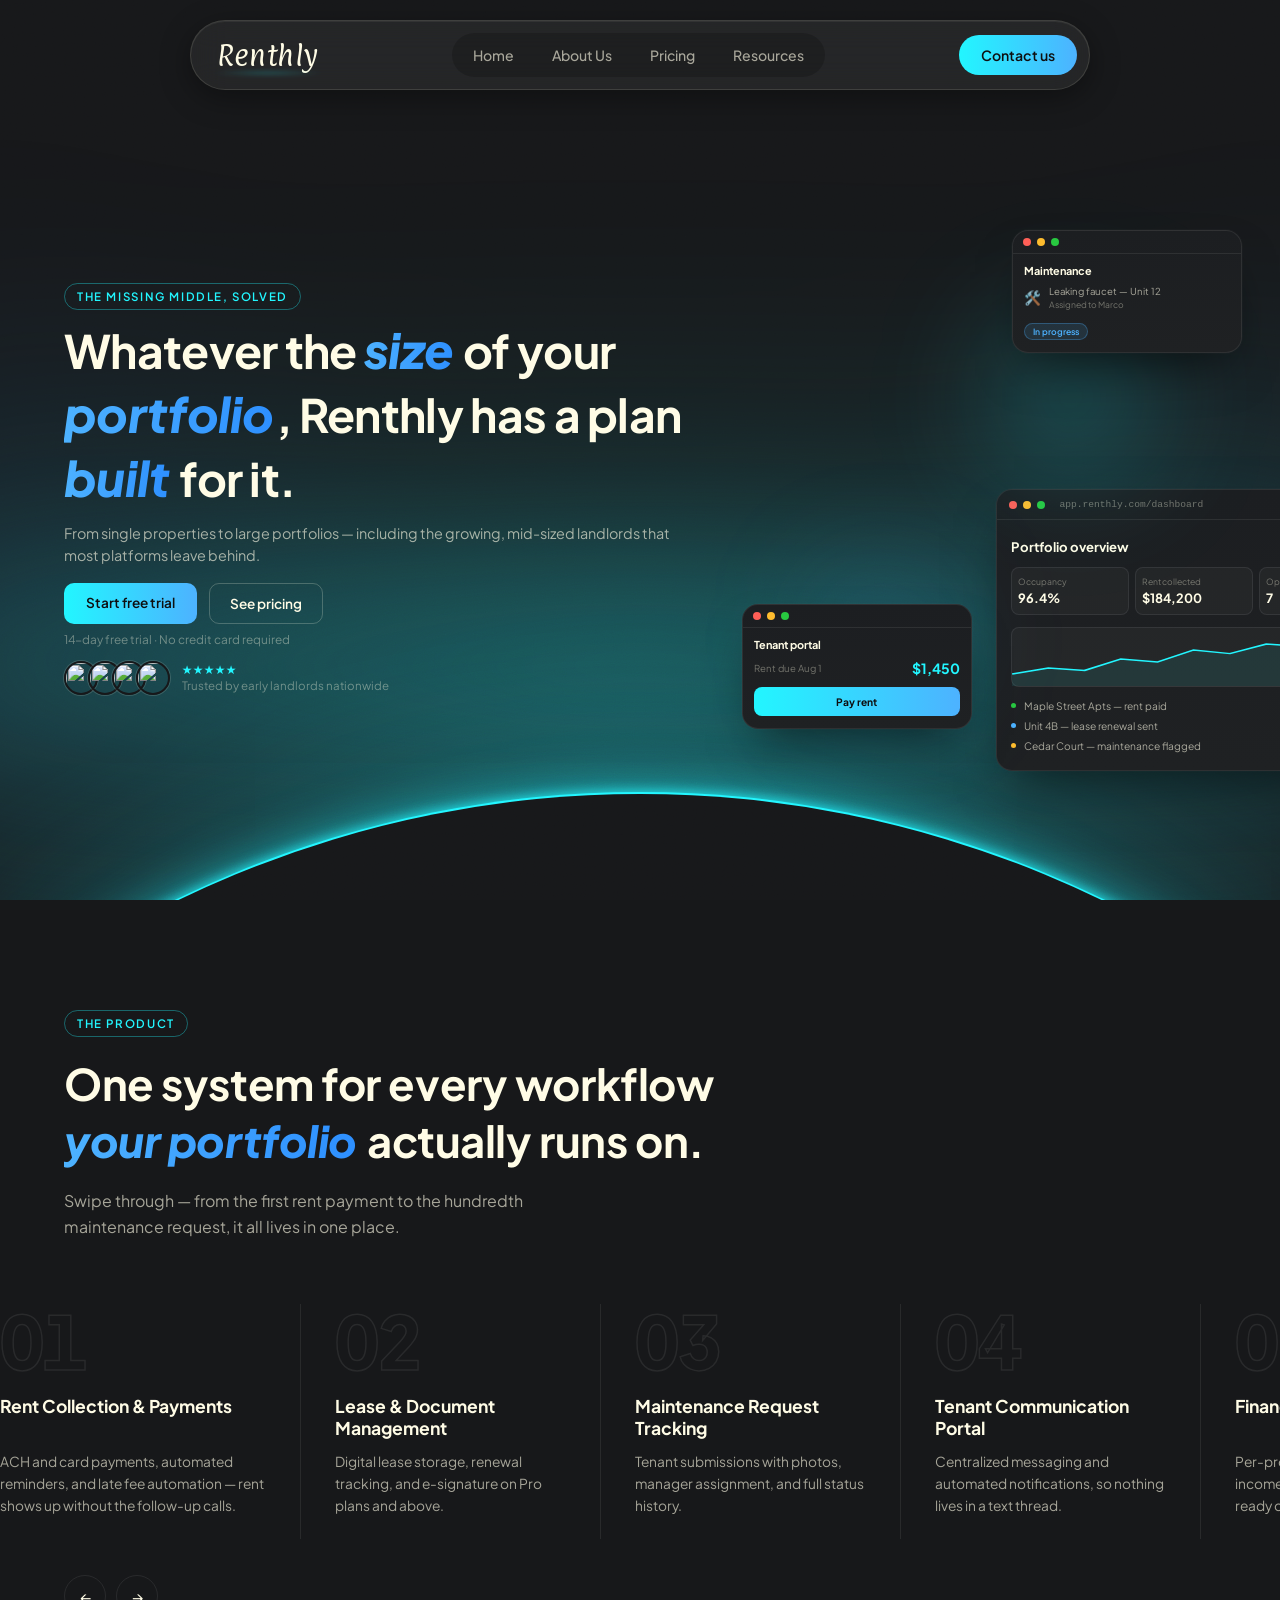
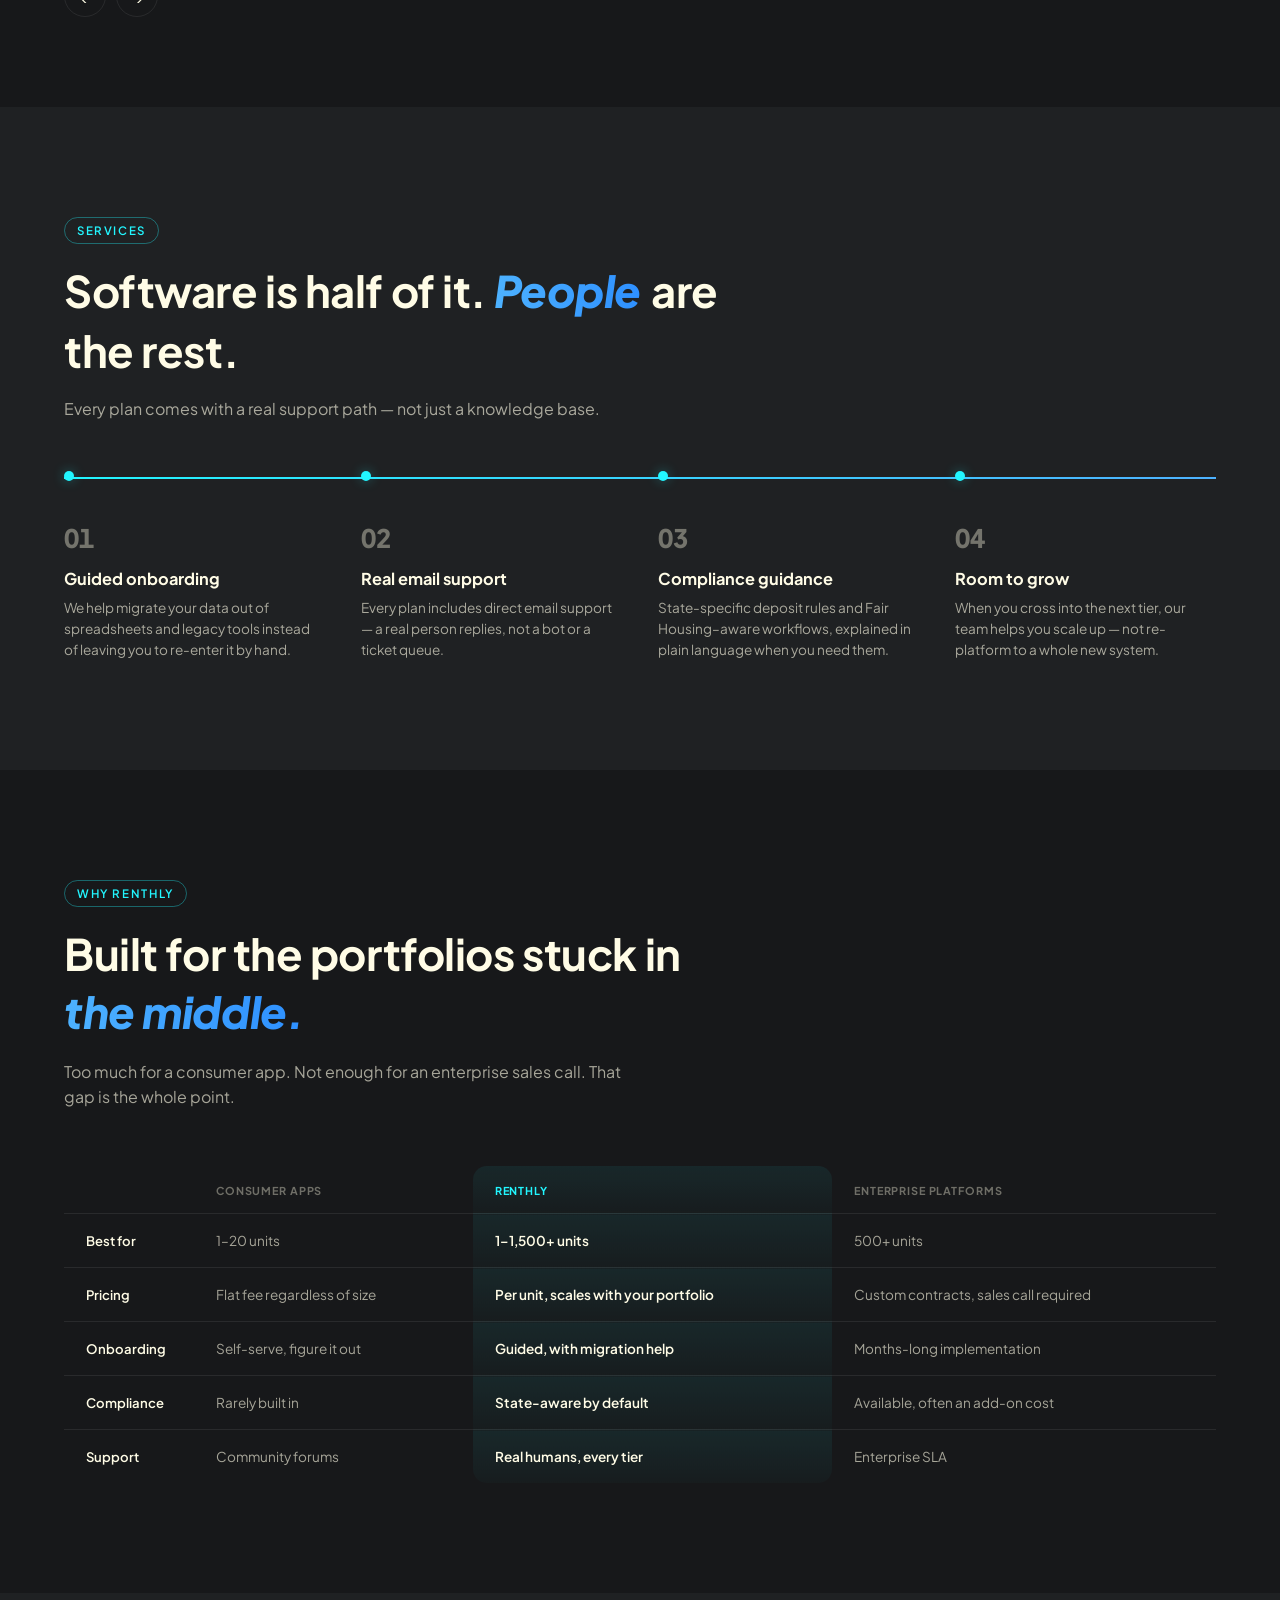
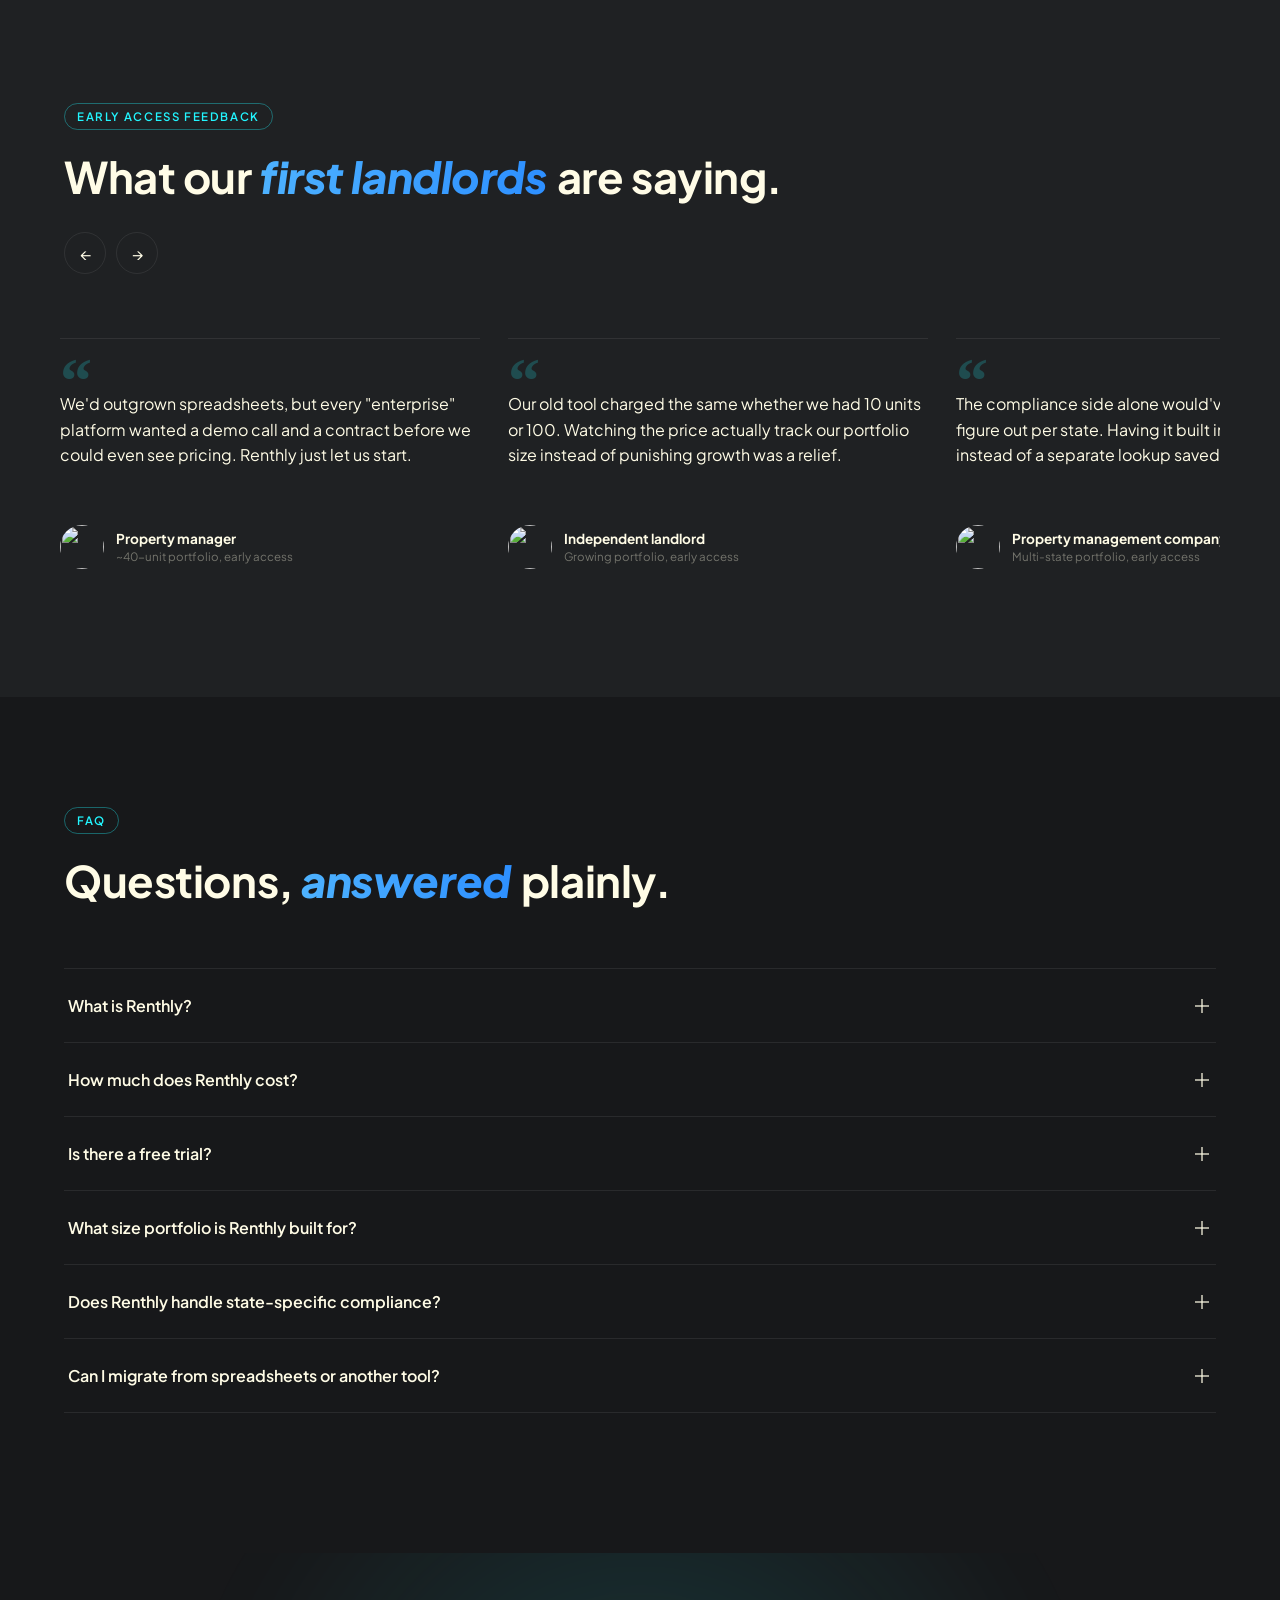
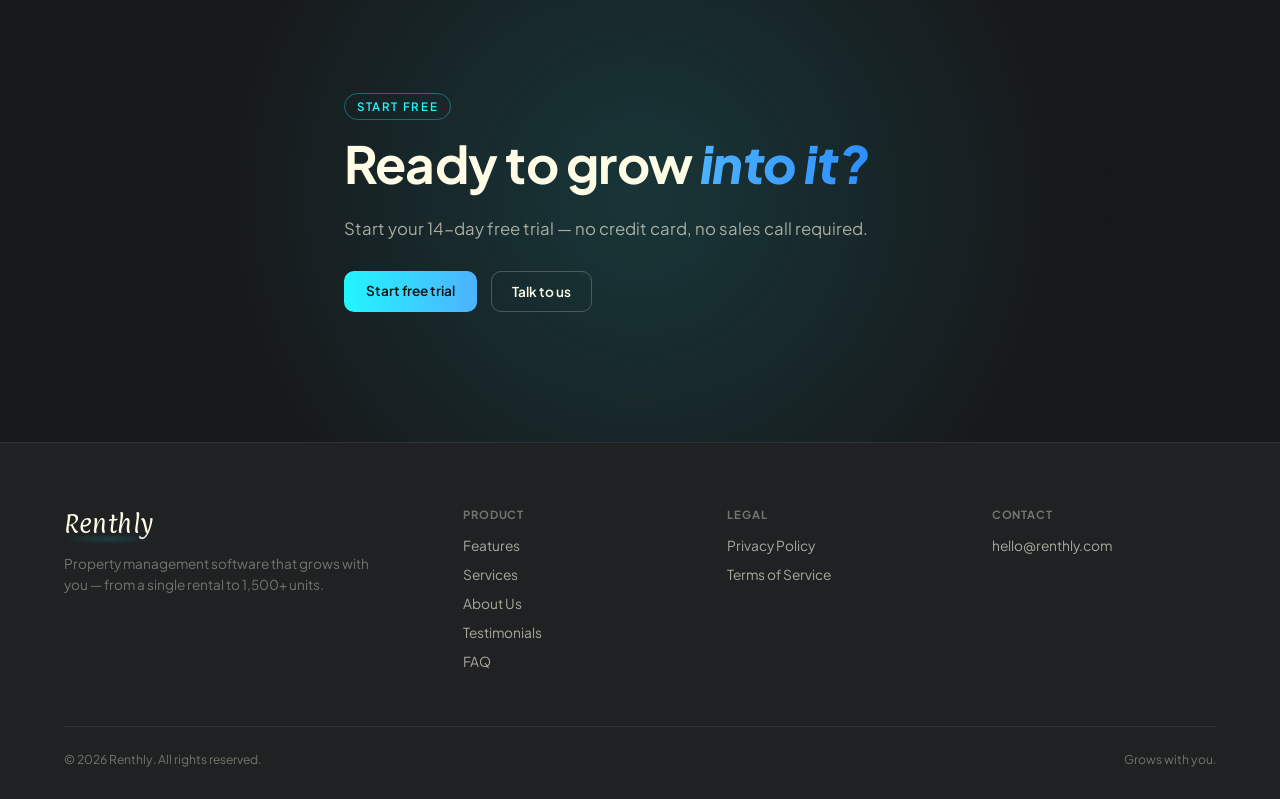
==== commit a648d8d7: "yo" ====
--- a/index.html
+++ b/index.html
@@ -49,11 +49,10 @@
     <a href="#top" class="logo">Renthly</a>
 
     <ul class="tabs">
-      <li><a href="#product" class="tab-link"><span>Features</span></a></li>
-      <li><a href="#services" class="tab-link"><span>Services</span></a></li>
+      <li><a href="#top" class="tab-link"><span>Home</span></a></li>
       <li><a href="#why" class="tab-link"><span>About Us</span></a></li>
-      <li><a href="#testimonials" class="tab-link"><span>Testimonials</span></a></li>
-      <li><a href="#faq" class="tab-link"><span>FAQ</span></a></li>
+      <li><a href="#cta" class="tab-link"><span>Pricing</span></a></li>
+      <li><a href="#faq" class="tab-link"><span>Resources</span></a></li>
     </ul>
 
     <a href="#cta" class="btn-contact"><span>Contact us</span></a>
@@ -64,11 +63,10 @@
   </nav>
 
   <div class="mobile-menu" id="mobileMenu">
-    <a href="#product" class="mob-link">Features</a>
-    <a href="#services" class="mob-link">Services</a>
+    <a href="#top" class="mob-link">Home</a>
     <a href="#why" class="mob-link">About Us</a>
-    <a href="#testimonials" class="mob-link">Testimonials</a>
-    <a href="#faq" class="mob-link">FAQ</a>
+    <a href="#cta" class="mob-link">Pricing</a>
+    <a href="#faq" class="mob-link">Resources</a>
     <a href="#cta" class="mob-cta">Contact us</a>
   </div>
 </header>
@@ -217,101 +215,66 @@
     <div class="section-head">
       <p class="eyebrow reveal" data-dir="up">The product</p>
       <h2 class="section-title reveal" data-dir="up" style="--d:0.08s">One system for every workflow <em class="script">your portfolio</em> actually runs on.</h2>
-      <p class="section-sub reveal" data-dir="up" style="--d:0.16s">From the first rent payment to the hundredth maintenance request — Renthly keeps it in one place instead of six different tools.</p>
-    </div>
-
-    <div class="product-grid">
-      <div class="product-visual reveal" data-dir="right">
-        <div class="mock mock-product">
-          <div class="mock-bar">
-            <span class="dot r"></span><span class="dot y"></span><span class="dot g"></span>
-            <span class="mock-url">app.renthly.com/properties</span>
-          </div>
-          <div class="mock-body">
-            <div class="mb-head">
-              <p class="mb-title">Properties</p>
-              <span class="mb-pill">12 active</span>
-            </div>
-            <div class="pv-rows">
-              <div class="pv-row">
-                <span class="pv-name">Maple Street Apts</span>
-                <span class="pv-units">18 units</span>
-                <span class="pv-status ok">96% occupied</span>
-              </div>
-              <div class="pv-row">
-                <span class="pv-name">Cedar Court</span>
-                <span class="pv-units">9 units</span>
-                <span class="pv-status warn">1 vacancy</span>
-              </div>
-              <div class="pv-row">
-                <span class="pv-name">Birchwood Townhomes</span>
-                <span class="pv-units">24 units</span>
-                <span class="pv-status ok">100% occupied</span>
-              </div>
-              <div class="pv-row">
-                <span class="pv-name">Willow Creek Duplex</span>
-                <span class="pv-units">2 units</span>
-                <span class="pv-status ok">Fully leased</span>
-              </div>
-            </div>
-          </div>
-        </div>
-      </div>
-
-      <ol class="product-list">
-        <li class="product-item reveal" data-dir="up" style="--d:0.02s">
-          <span class="product-index">01</span>
-          <div class="product-copy">
-            <h3>Rent Collection &amp; Payments</h3>
-            <p>ACH and card payments, automated reminders, and late fee automation — rent shows up without the follow-up calls.</p>
-          </div>
-        </li>
-        <li class="product-item reveal" data-dir="up" style="--d:0.06s">
-          <span class="product-index">02</span>
-          <div class="product-copy">
-            <h3>Lease &amp; Document Management</h3>
-            <p>Digital lease storage, renewal tracking, and e-signature on Pro plans and above.</p>
-          </div>
-        </li>
-        <li class="product-item reveal" data-dir="up" style="--d:0.1s">
-          <span class="product-index">03</span>
-          <div class="product-copy">
-            <h3>Maintenance Request Tracking</h3>
-            <p>Tenant submissions with photos, manager assignment, and full status history.</p>
-          </div>
-        </li>
-        <li class="product-item reveal" data-dir="up" style="--d:0.14s">
-          <span class="product-index">04</span>
-          <div class="product-copy">
-            <h3>Tenant Communication Portal</h3>
-            <p>Centralized messaging and automated notifications, so nothing lives in a text thread.</p>
-          </div>
-        </li>
-        <li class="product-item reveal" data-dir="up" style="--d:0.18s">
-          <span class="product-index">05</span>
-          <div class="product-copy">
-            <h3>Financial Reporting</h3>
-            <p>Per-property and portfolio-level income and expense reports, tax-ready on export.</p>
-          </div>
-        </li>
-        <li class="product-item reveal" data-dir="up" style="--d:0.22s">
-          <span class="product-index">06</span>
-          <div class="product-copy">
-            <h3>Tenant Screening Integration</h3>
-            <p>Background, credit, and eviction checks built into the workflow on Growth tier and above.</p>
-          </div>
-        </li>
-        <li class="product-item reveal" data-dir="up" style="--d:0.26s">
-          <span class="product-index">07</span>
-          <div class="product-copy">
-            <h3>State &amp; Local Compliance</h3>
-            <p>State-specific deposit rules, Fair Housing–aware workflows, and rent control tracking where it applies.</p>
-          </div>
-        </li>
-      </ol>
+      <p class="section-sub reveal" data-dir="up" style="--d:0.16s">Swipe through — from the first rent payment to the hundredth maintenance request, it all lives in one place.</p>
+    </div>
+  </div>
+
+  <div class="product-showcase reveal" data-dir="up" style="--d:0.2s">
+    <div class="product-track" id="productTrack">
+
+      <article class="p-panel">
+        <span class="p-num">01</span>
+        <h3>Rent Collection &amp; Payments</h3>
+        <p>ACH and card payments, automated reminders, and late fee automation — rent shows up without the follow-up calls.</p>
+      </article>
+
+      <article class="p-panel">
+        <span class="p-num">02</span>
+        <h3>Lease &amp; Document Management</h3>
+        <p>Digital lease storage, renewal tracking, and e-signature on Pro plans and above.</p>
+      </article>
+
+      <article class="p-panel">
+        <span class="p-num">03</span>
+        <h3>Maintenance Request Tracking</h3>
+        <p>Tenant submissions with photos, manager assignment, and full status history.</p>
+      </article>
+
+      <article class="p-panel">
+        <span class="p-num">04</span>
+        <h3>Tenant Communication Portal</h3>
+        <p>Centralized messaging and automated notifications, so nothing lives in a text thread.</p>
+      </article>
+
+      <article class="p-panel">
+        <span class="p-num">05</span>
+        <h3>Financial Reporting</h3>
+        <p>Per-property and portfolio-level income and expense reports, tax-ready on export.</p>
+      </article>
+
+      <article class="p-panel">
+        <span class="p-num">06</span>
+        <h3>Tenant Screening Integration</h3>
+        <p>Background, credit, and eviction checks built into the workflow on Growth tier and above.</p>
+      </article>
+
+      <article class="p-panel">
+        <span class="p-num">07</span>
+        <h3>State &amp; Local Compliance</h3>
+        <p>State-specific deposit rules, Fair Housing–aware workflows, and rent control tracking where it applies.</p>
+      </article>
+
+    </div>
+  </div>
+
+  <div class="section-inner">
+    <div class="product-nav">
+      <button class="t-nav-btn" id="pPrev" aria-label="Previous feature">←</button>
+      <button class="t-nav-btn" id="pNext" aria-label="Next feature">→</button>
     </div>
   </div>
 </section>
+
 
 <!-- ============ SERVICES ============ -->
 <section class="services" id="services">
--- a/style.css
+++ b/style.css
@@ -691,100 +691,73 @@
 .section-head .eyebrow{ margin-bottom:18px; }
 
 /* ===================================================================
-   PRODUCT
+   PRODUCT — horizontal swipeable showcase
 =================================================================== */
 .product{
-  padding:110px 0;
+  padding:110px 0 90px;
   background:var(--charcoal);
   position:relative;
 }
 
-.product-grid{
-  display:grid;
-  grid-template-columns:1fr 1fr;
-  gap:64px;
-  align-items:start;
-}
-
-.product-visual{
-  position:sticky;
-  top:0;
-  height:100svh;
-  display:flex;
-  align-items:center;
-}
-.mock-product{
-  position:relative; /* .mock is position:absolute by default (for the hero
-    mockups) — override it here since this one sits in normal document flow */
-  width:100%;
-}
-
-.pv-rows{
-  display:flex;
-  flex-direction:column;
-  gap:2px;
-  margin-top:2px;
-}
-.pv-row{
-  display:flex;
-  align-items:center;
-  justify-content:space-between;
-  padding:12px 0;
-  border-bottom:1px solid var(--panel-line);
-  font-size:.78rem;
-}
-.pv-row:last-child{ border-bottom:none; }
-.pv-name{ color:var(--cream); font-weight:600; flex:1; }
-.pv-units{ color:var(--cream-faint); margin:0 12px; white-space:nowrap; }
-.pv-status{
-  font-size:.62rem;
-  font-weight:700;
-  padding:3px 9px;
-  border-radius:999px;
-  white-space:nowrap;
-}
-.pv-status.ok{ color:#28c840; background:rgba(40,200,64,0.12); border:1px solid rgba(40,200,64,0.3); }
-.pv-status.warn{ color:#febc2e; background:rgba(254,188,46,0.12); border:1px solid rgba(254,188,46,0.3); }
-
-.product-list{
-  list-style:none;
-  display:flex;
-  flex-direction:column;
-}
-.product-item{
-  display:flex;
-  gap:24px;
-  padding:26px 0;
-  border-bottom:1px solid var(--panel-line);
-  transition:padding-left .35s var(--ease);
-}
-.product-item:first-child{ padding-top:0; }
-.product-item:last-child{ border-bottom:none; }
-.product-item:hover{ padding-left:10px; }
-.product-index{
-  font-size:.85rem;
-  font-weight:700;
-  color:var(--cyan);
-  flex:none;
-  padding-top:3px;
+.product-showcase{
+  overflow:hidden;
+  margin-top:8px;
+}
+
+.product-track{
+  display:flex;
+  overflow-x:auto;
+  scroll-snap-type:x mandatory;
+  gap:0;
+  padding:8px 64px 28px;
+  scrollbar-width:none;
+}
+.product-track::-webkit-scrollbar{ display:none; }
+
+.p-panel{
+  flex:0 0 auto;
+  width:min(300px, 74vw);
+  scroll-snap-align:start;
+  padding:0 34px;
+  border-left:1px solid var(--panel-line);
+  transition:border-color .4s var(--ease);
+}
+.p-panel:first-child{ border-left:none; padding-left:0; }
+
+.p-num{
+  display:block;
+  font-size:4.6rem;
+  font-weight:800;
+  line-height:1;
+  letter-spacing:-.02em;
+  color:transparent;
+  -webkit-text-stroke:1.5px var(--panel-line);
+  margin-bottom:18px;
   font-variant-numeric:tabular-nums;
-}
-.product-copy h3{
-  font-size:1.05rem;
+  transition:-webkit-text-stroke-color .4s var(--ease);
+}
+.p-panel:hover .p-num{ -webkit-text-stroke:1.5px var(--cyan); }
+
+.p-panel h3{
+  font-size:1.1rem;
   font-weight:700;
   color:var(--cream);
-  margin-bottom:6px;
-}
-.product-copy p{
-  font-size:.88rem;
-  line-height:1.55;
+  margin-bottom:10px;
+  min-height:2.6em;
+}
+.p-panel p{
+  font-size:.86rem;
+  line-height:1.6;
   color:var(--cream-dim);
-  max-width:440px;
-}
-
-/* ===================================================================
-   SERVICES — horizontal timeline
-=================================================================== */
+}
+
+.product-nav{
+  display:flex;
+  gap:10px;
+  margin-top:8px;
+}
+
+/*=================================================================== */
 .services{
   padding:110px 0;
   background:var(--charcoal-soft);
@@ -1070,23 +1043,34 @@
 =================================================================== */
 @media (max-width:1080px){
   .section-inner{ padding:0 40px; }
-  .product-grid{ grid-template-columns:1fr; gap:48px; }
-  .product-visual{ position:static; height:auto; display:block; }
+  .p-panel{ width:min(260px, 78vw); padding:0 26px; }
+  .product-track{ padding:8px 40px 24px; }
   .timeline{ grid-template-columns:1fr 1fr; row-gap:56px; }
 }
 
 @media (max-width:860px){
-  .timeline{ grid-template-columns:1fr; gap:0; padding-top:0; margin-top:36px; }
-  .timeline-line{ display:none; }
-  .timeline-item{ padding:24px 0; border-top:1px solid var(--panel-line); }
-  .timeline-item:first-child{ border-top:none; padding-top:0; }
-  .timeline-item::before{ display:none; }
+  .timeline{ grid-template-columns:1fr; gap:0; padding-top:0; margin-top:40px; padding-left:28px; }
+  .timeline-line{
+    top:6px; bottom:6px; left:4px; right:auto;
+    width:2px; height:auto;
+  }
+  .timeline-line::after{
+    background:linear-gradient(180deg, var(--cyan), var(--sky));
+    transform-origin:top;
+    transform:scaleY(0);
+  }
+  .timeline-line.in::after{ transform:scaleY(1); }
+  .timeline-item{ padding:0 0 34px 24px; border-top:none; }
+  .timeline-item:last-child{ padding-bottom:0; }
+  .timeline-item::before{ top:2px; left:-28px; }
 }
 
 @media (max-width:640px){
   .section-inner{ padding:0 26px; }
   .section-title{ font-size:1.7rem; }
   .product{ padding:80px 0; }
+  .product-track{ padding:8px 26px 24px; }
+  .p-panel{ width:80vw; padding:0 22px; }
   .services{ padding:80px 0; }
   .why{ padding:80px 0; }
   .testimonials{ padding:80px 0 70px; }
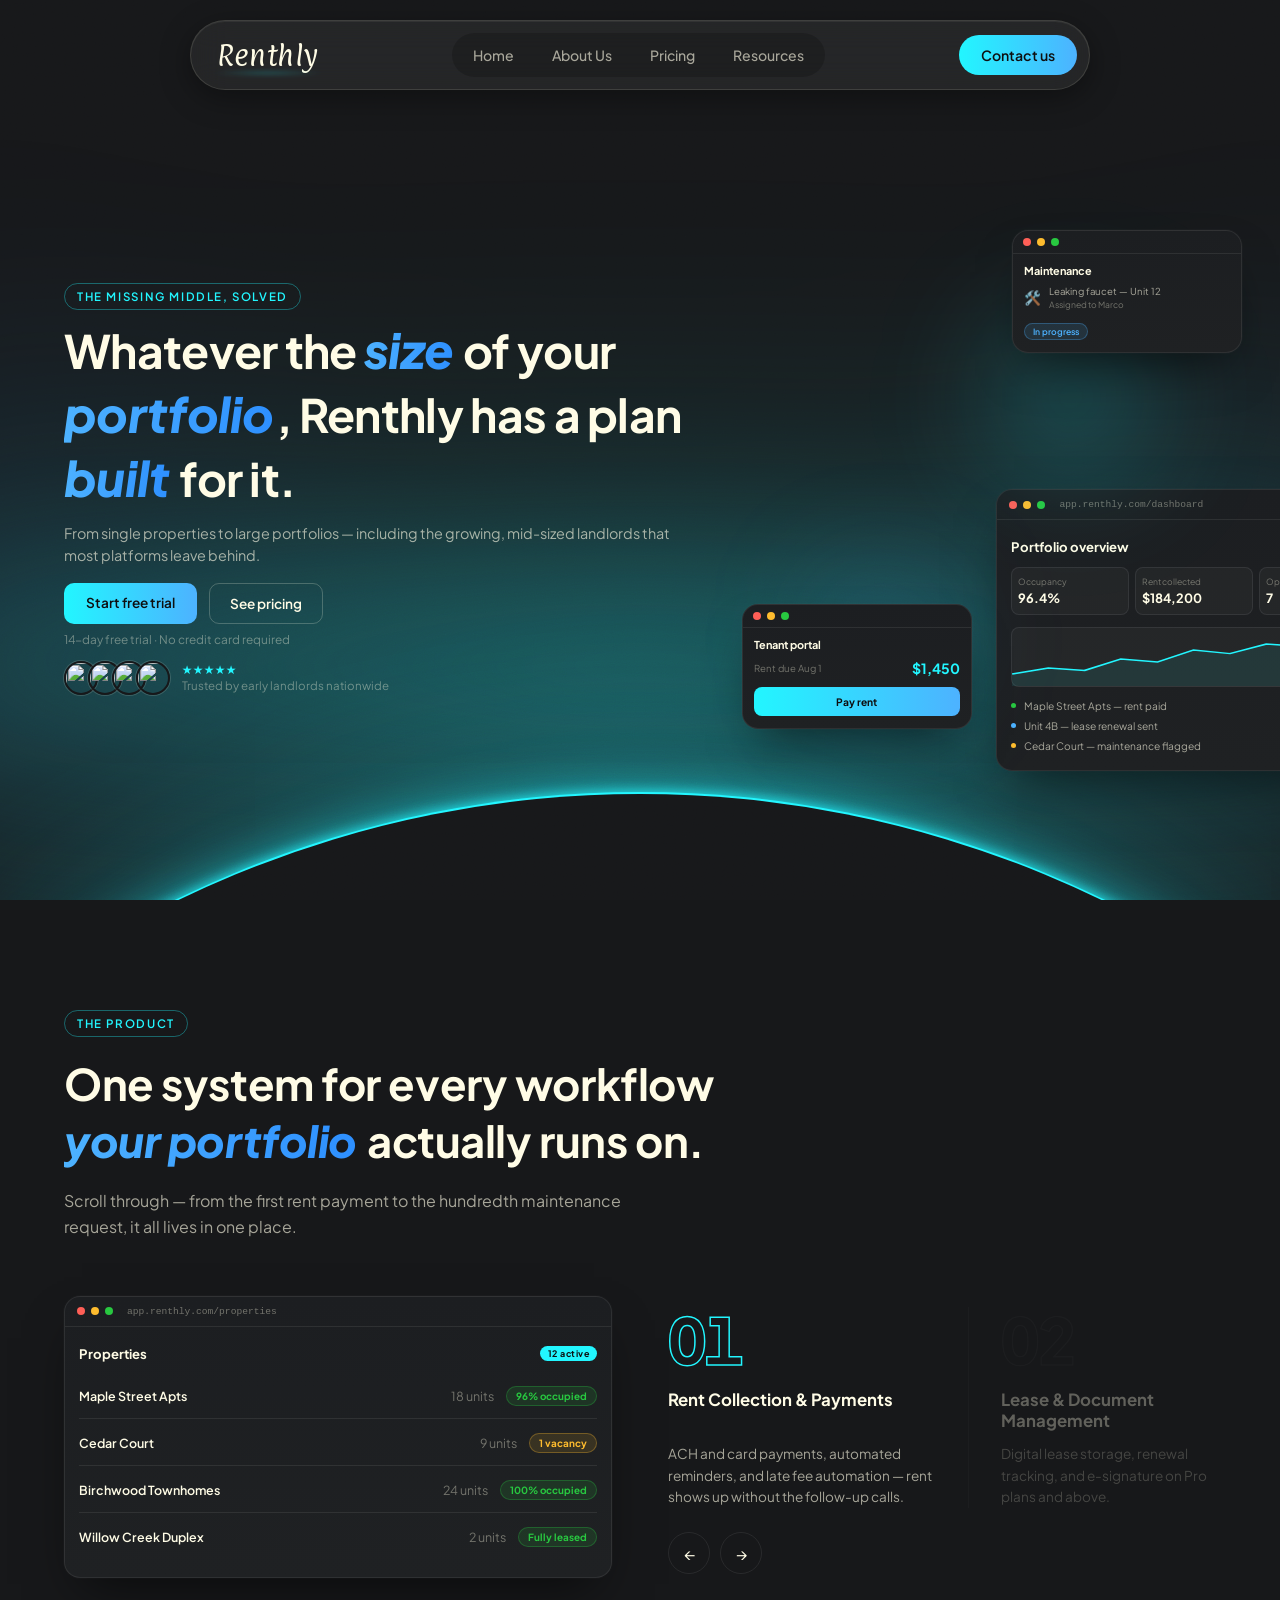
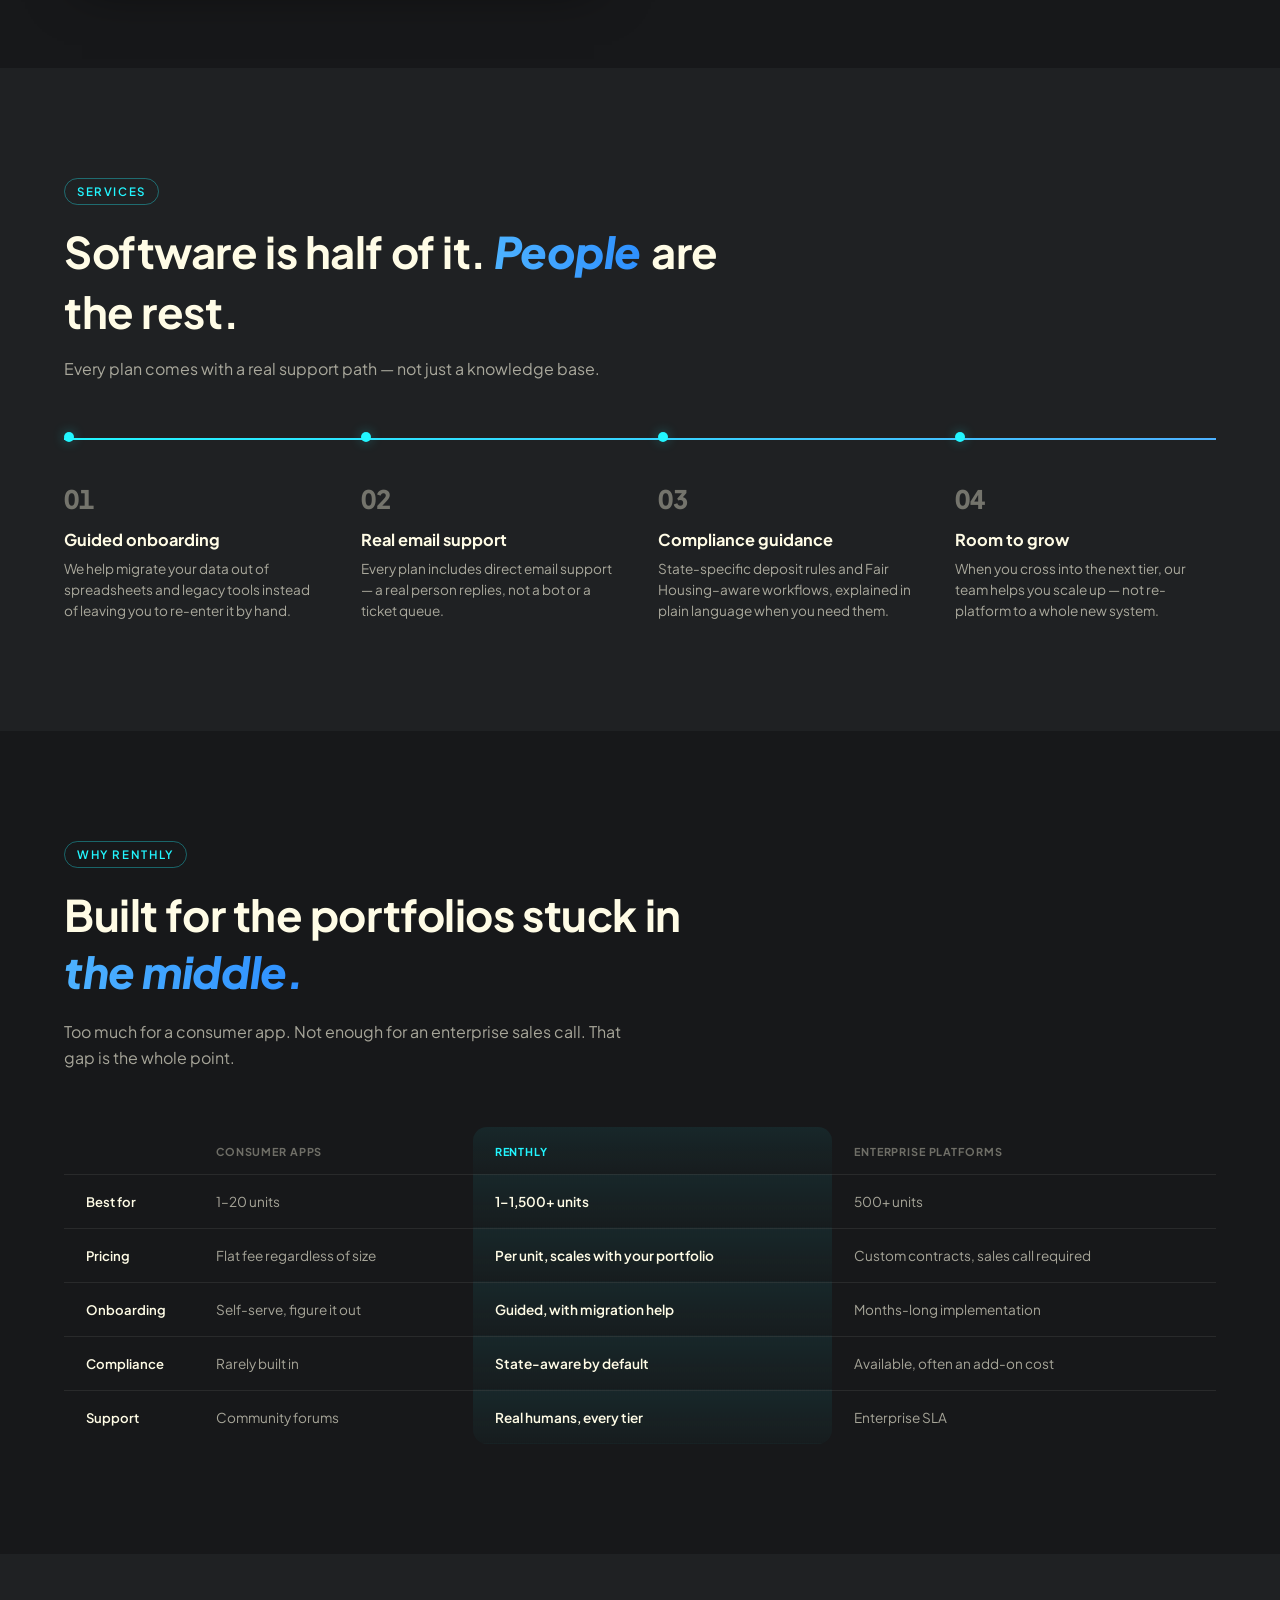
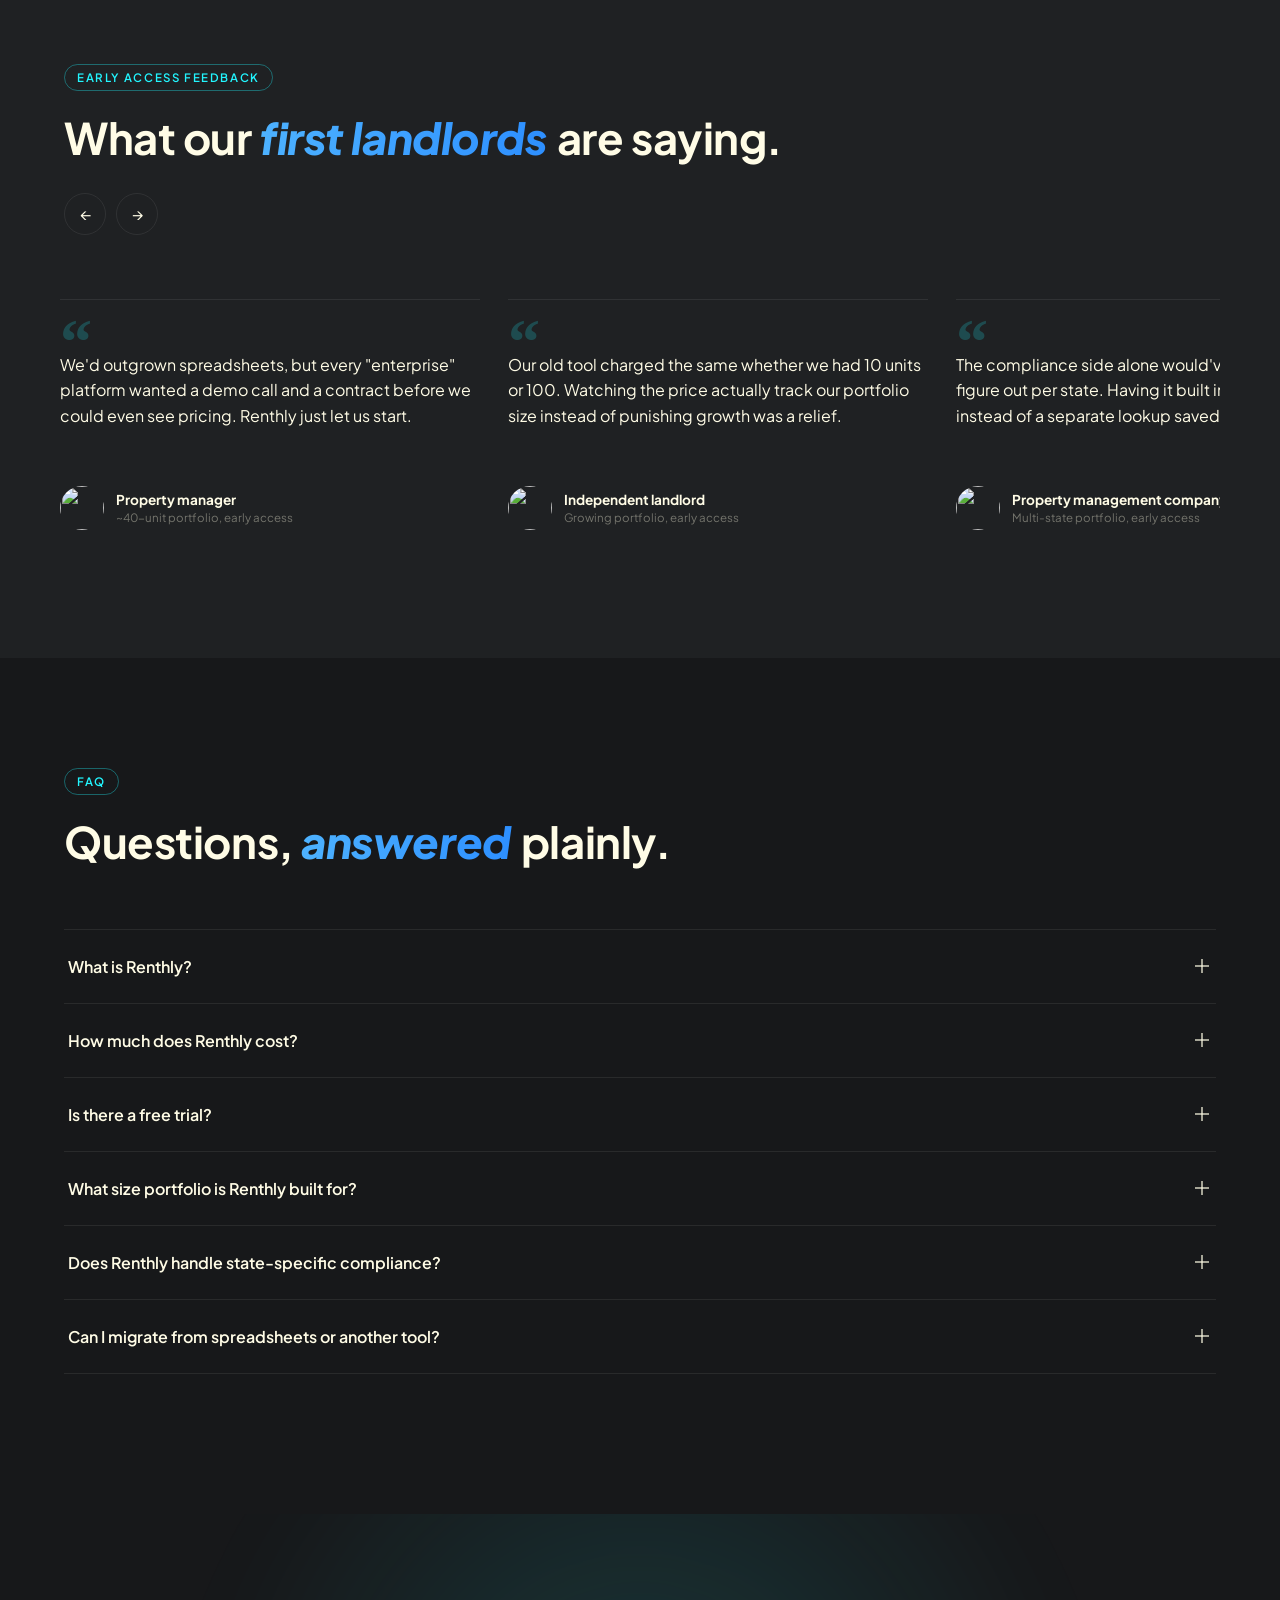
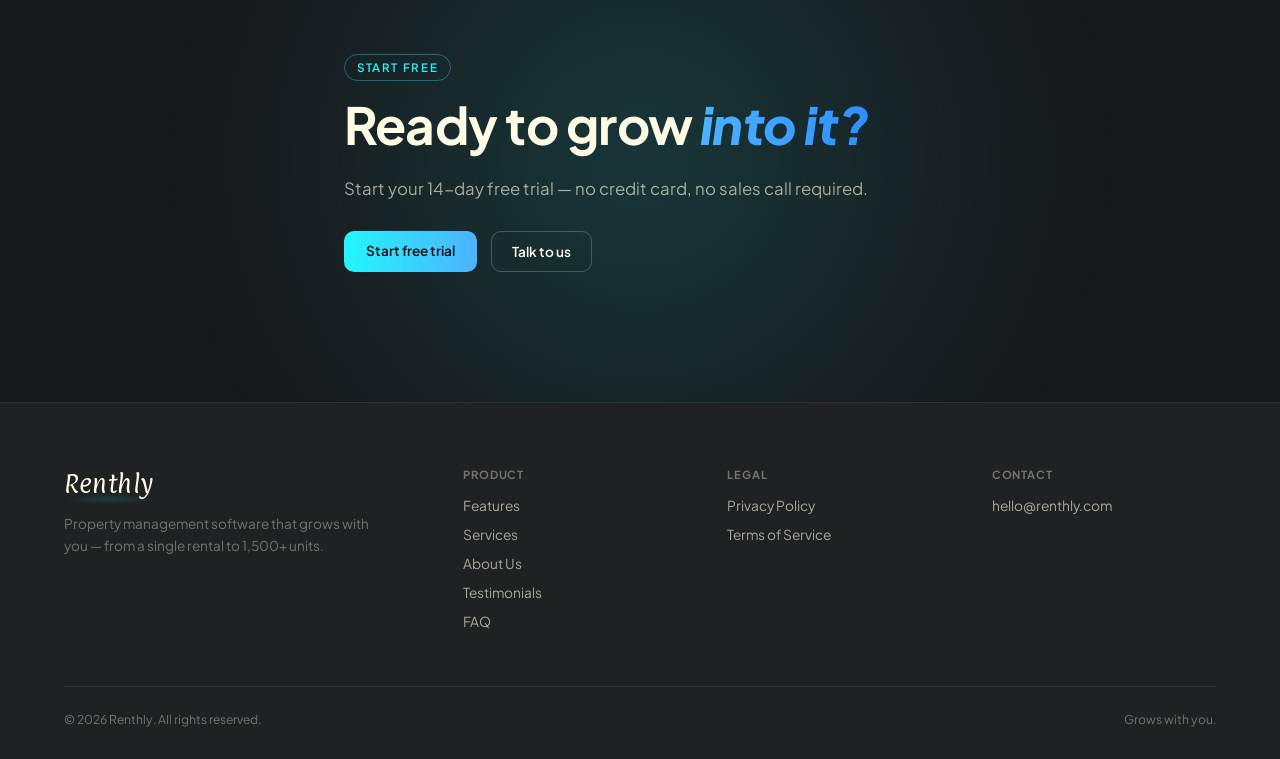
==== commit 2754e706: "yo" ====
--- a/index.html
+++ b/index.html
@@ -72,6 +72,7 @@
 </header>
 
 <!-- ============ HERO ============ -->
+<div class="hero-stack">
 <section class="hero" id="top">
   <div class="horizon-surface" aria-hidden="true"></div>
 
@@ -207,6 +208,7 @@
 
   </div>
 </section>
+</div>
 
 
 <!-- ============ PRODUCT ============ -->
@@ -215,62 +217,99 @@
     <div class="section-head">
       <p class="eyebrow reveal" data-dir="up">The product</p>
       <h2 class="section-title reveal" data-dir="up" style="--d:0.08s">One system for every workflow <em class="script">your portfolio</em> actually runs on.</h2>
-      <p class="section-sub reveal" data-dir="up" style="--d:0.16s">Swipe through — from the first rent payment to the hundredth maintenance request, it all lives in one place.</p>
-    </div>
-  </div>
-
-  <div class="product-showcase reveal" data-dir="up" style="--d:0.2s">
-    <div class="product-track" id="productTrack">
-
-      <article class="p-panel">
-        <span class="p-num">01</span>
-        <h3>Rent Collection &amp; Payments</h3>
-        <p>ACH and card payments, automated reminders, and late fee automation — rent shows up without the follow-up calls.</p>
-      </article>
-
-      <article class="p-panel">
-        <span class="p-num">02</span>
-        <h3>Lease &amp; Document Management</h3>
-        <p>Digital lease storage, renewal tracking, and e-signature on Pro plans and above.</p>
-      </article>
-
-      <article class="p-panel">
-        <span class="p-num">03</span>
-        <h3>Maintenance Request Tracking</h3>
-        <p>Tenant submissions with photos, manager assignment, and full status history.</p>
-      </article>
-
-      <article class="p-panel">
-        <span class="p-num">04</span>
-        <h3>Tenant Communication Portal</h3>
-        <p>Centralized messaging and automated notifications, so nothing lives in a text thread.</p>
-      </article>
-
-      <article class="p-panel">
-        <span class="p-num">05</span>
-        <h3>Financial Reporting</h3>
-        <p>Per-property and portfolio-level income and expense reports, tax-ready on export.</p>
-      </article>
-
-      <article class="p-panel">
-        <span class="p-num">06</span>
-        <h3>Tenant Screening Integration</h3>
-        <p>Background, credit, and eviction checks built into the workflow on Growth tier and above.</p>
-      </article>
-
-      <article class="p-panel">
-        <span class="p-num">07</span>
-        <h3>State &amp; Local Compliance</h3>
-        <p>State-specific deposit rules, Fair Housing–aware workflows, and rent control tracking where it applies.</p>
-      </article>
-
-    </div>
-  </div>
-
-  <div class="section-inner">
-    <div class="product-nav">
-      <button class="t-nav-btn" id="pPrev" aria-label="Previous feature">←</button>
-      <button class="t-nav-btn" id="pNext" aria-label="Next feature">→</button>
+      <p class="section-sub reveal" data-dir="up" style="--d:0.16s">Scroll through — from the first rent payment to the hundredth maintenance request, it all lives in one place.</p>
+    </div>
+
+    <div class="product-split">
+      <div class="product-mockup-side reveal" data-dir="right" style="--d:0.1s">
+        <div class="mock mock-product">
+          <div class="mock-bar">
+            <span class="dot r"></span><span class="dot y"></span><span class="dot g"></span>
+            <span class="mock-url">app.renthly.com/properties</span>
+          </div>
+          <div class="mock-body">
+            <div class="mb-head">
+              <p class="mb-title">Properties</p>
+              <span class="mb-pill">12 active</span>
+            </div>
+            <div class="pv-rows">
+              <div class="pv-row">
+                <span class="pv-name">Maple Street Apts</span>
+                <span class="pv-units">18 units</span>
+                <span class="pv-status ok">96% occupied</span>
+              </div>
+              <div class="pv-row">
+                <span class="pv-name">Cedar Court</span>
+                <span class="pv-units">9 units</span>
+                <span class="pv-status warn">1 vacancy</span>
+              </div>
+              <div class="pv-row">
+                <span class="pv-name">Birchwood Townhomes</span>
+                <span class="pv-units">24 units</span>
+                <span class="pv-status ok">100% occupied</span>
+              </div>
+              <div class="pv-row">
+                <span class="pv-name">Willow Creek Duplex</span>
+                <span class="pv-units">2 units</span>
+                <span class="pv-status ok">Fully leased</span>
+              </div>
+            </div>
+          </div>
+        </div>
+      </div>
+
+      <div class="product-scroll-side reveal" data-dir="up" style="--d:0.2s">
+        <div class="product-track" id="productTrack">
+
+          <article class="p-panel">
+            <span class="p-num">01</span>
+            <h3>Rent Collection &amp; Payments</h3>
+            <p>ACH and card payments, automated reminders, and late fee automation — rent shows up without the follow-up calls.</p>
+          </article>
+
+          <article class="p-panel">
+            <span class="p-num">02</span>
+            <h3>Lease &amp; Document Management</h3>
+            <p>Digital lease storage, renewal tracking, and e-signature on Pro plans and above.</p>
+          </article>
+
+          <article class="p-panel">
+            <span class="p-num">03</span>
+            <h3>Maintenance Request Tracking</h3>
+            <p>Tenant submissions with photos, manager assignment, and full status history.</p>
+          </article>
+
+          <article class="p-panel">
+            <span class="p-num">04</span>
+            <h3>Tenant Communication Portal</h3>
+            <p>Centralized messaging and automated notifications, so nothing lives in a text thread.</p>
+          </article>
+
+          <article class="p-panel">
+            <span class="p-num">05</span>
+            <h3>Financial Reporting</h3>
+            <p>Per-property and portfolio-level income and expense reports, tax-ready on export.</p>
+          </article>
+
+          <article class="p-panel">
+            <span class="p-num">06</span>
+            <h3>Tenant Screening Integration</h3>
+            <p>Background, credit, and eviction checks built into the workflow on Growth tier and above.</p>
+          </article>
+
+          <article class="p-panel">
+            <span class="p-num">07</span>
+            <h3>State &amp; Local Compliance</h3>
+            <p>State-specific deposit rules, Fair Housing–aware workflows, and rent control tracking where it applies.</p>
+          </article>
+
+        </div>
+
+        <div class="product-nav">
+          <button class="t-nav-btn" id="pPrev" aria-label="Previous feature">←</button>
+          <button class="t-nav-btn" id="pNext" aria-label="Next feature">→</button>
+        </div>
+      </div>
     </div>
   </div>
 </section>
--- a/style.css
+++ b/style.css
@@ -226,8 +226,17 @@
 /* ===================================================================
    HERO — sized to fit one laptop screen, no scroll
 =================================================================== */
+.hero-stack{
+  position:relative;
+  height:200svh; /* hero's own 100svh + one extra viewport of "stuck" time —
+    bounds how long the sticky effect lasts so it releases cleanly instead
+    of staying pinned for the rest of the page */
+}
+
 .hero{
-  position:relative;
+  position:sticky;
+  top:0;
+  z-index:0;
   height:100svh;
   min-height:560px;
   padding:104px 64px 26px;
@@ -599,7 +608,9 @@
 }
 
 @media (max-width:1080px){
-  .hero{ height:auto; min-height:100svh; padding:110px 40px 40px; }
+  .hero-stack{ height:auto; }
+  .hero{ position:relative; top:auto; height:auto; min-height:100svh; padding:110px 40px 40px; }
+  .product{ margin-top:0; }
   .hero-inner{ grid-template-columns:1fr; }
   .hero-visual{ height:420px; margin-top:32px; }
   .hero-copy{ text-align:left; }
@@ -691,42 +702,87 @@
 .section-head .eyebrow{ margin-bottom:18px; }
 
 /* ===================================================================
-   PRODUCT — horizontal swipeable showcase
+/* ===================================================================
+   PRODUCT — split: mockup left, fading horizontal scroll right
 =================================================================== */
 .product{
   padding:110px 0 90px;
   background:var(--charcoal);
   position:relative;
-}
-
-.product-showcase{
-  overflow:hidden;
-  margin-top:8px;
-}
+  z-index:1; /* scrolls up over the sticky hero underneath, covering the
+    horizon glow like an overlay instead of cutting away from it */
+  margin-top:-100svh; /* pulls this section up into the hero-stack's extra
+    viewport of height, so it starts sliding over hero immediately when
+    hero's "stuck" window begins, instead of only after it fully ends */
+}
+
+.product-split{
+  display:grid;
+  grid-template-columns:1fr 1fr;
+  gap:56px;
+  align-items:center;
+  margin-top:48px;
+}
+
+.mock-product{
+  position:relative; /* .mock is position:absolute by default (for the hero
+    mockups) — override it here since this one sits in normal document flow */
+  width:100%;
+}
+.pv-rows{
+  display:flex;
+  flex-direction:column;
+  gap:2px;
+  margin-top:2px;
+}
+.pv-row{
+  display:flex;
+  align-items:center;
+  justify-content:space-between;
+  padding:12px 0;
+  border-bottom:1px solid var(--panel-line);
+  font-size:.78rem;
+}
+.pv-row:last-child{ border-bottom:none; }
+.pv-name{ color:var(--cream); font-weight:600; flex:1; }
+.pv-units{ color:var(--cream-faint); margin:0 12px; white-space:nowrap; }
+.pv-status{
+  font-size:.62rem;
+  font-weight:700;
+  padding:3px 9px;
+  border-radius:999px;
+  white-space:nowrap;
+}
+.pv-status.ok{ color:#28c840; background:rgba(40,200,64,0.12); border:1px solid rgba(40,200,64,0.3); }
+.pv-status.warn{ color:#febc2e; background:rgba(254,188,46,0.12); border:1px solid rgba(254,188,46,0.3); }
+
+.product-scroll-side{ overflow:hidden; min-width:0; }
 
 .product-track{
   display:flex;
   overflow-x:auto;
   scroll-snap-type:x mandatory;
   gap:0;
-  padding:8px 64px 28px;
+  padding:8px 0 20px;
   scrollbar-width:none;
 }
 .product-track::-webkit-scrollbar{ display:none; }
 
 .p-panel{
   flex:0 0 auto;
-  width:min(300px, 74vw);
-  scroll-snap-align:start;
-  padding:0 34px;
+  width:min(300px, 82%);
+  scroll-snap-align:center;
+  padding:0 32px;
   border-left:1px solid var(--panel-line);
-  transition:border-color .4s var(--ease);
+  opacity:.32;
+  transition:opacity .5s var(--ease), border-color .4s var(--ease);
 }
 .p-panel:first-child{ border-left:none; padding-left:0; }
+.p-panel.active{ opacity:1; }
 
 .p-num{
   display:block;
-  font-size:4.6rem;
+  font-size:4rem;
   font-weight:800;
   line-height:1;
   letter-spacing:-.02em;
@@ -736,17 +792,17 @@
   font-variant-numeric:tabular-nums;
   transition:-webkit-text-stroke-color .4s var(--ease);
 }
-.p-panel:hover .p-num{ -webkit-text-stroke:1.5px var(--cyan); }
+.p-panel.active .p-num{ -webkit-text-stroke:1.5px var(--cyan); }
 
 .p-panel h3{
-  font-size:1.1rem;
+  font-size:1.05rem;
   font-weight:700;
   color:var(--cream);
   margin-bottom:10px;
   min-height:2.6em;
 }
 .p-panel p{
-  font-size:.86rem;
+  font-size:.85rem;
   line-height:1.6;
   color:var(--cream-dim);
 }
@@ -754,8 +810,9 @@
 .product-nav{
   display:flex;
   gap:10px;
-  margin-top:8px;
-}
+  margin-top:4px;
+}
+
 
 /*=================================================================== */
 .services{
@@ -1043,8 +1100,8 @@
 =================================================================== */
 @media (max-width:1080px){
   .section-inner{ padding:0 40px; }
-  .p-panel{ width:min(260px, 78vw); padding:0 26px; }
-  .product-track{ padding:8px 40px 24px; }
+  .product-split{ grid-template-columns:1fr; gap:40px; margin-top:36px; }
+  .p-panel{ width:min(300px, 78vw); padding:0 26px; }
   .timeline{ grid-template-columns:1fr 1fr; row-gap:56px; }
 }
 
@@ -1069,8 +1126,7 @@
   .section-inner{ padding:0 26px; }
   .section-title{ font-size:1.7rem; }
   .product{ padding:80px 0; }
-  .product-track{ padding:8px 26px 24px; }
-  .p-panel{ width:80vw; padding:0 22px; }
+  .p-panel{ width:82vw; padding:0 20px; }
   .services{ padding:80px 0; }
   .why{ padding:80px 0; }
   .testimonials{ padding:80px 0 70px; }
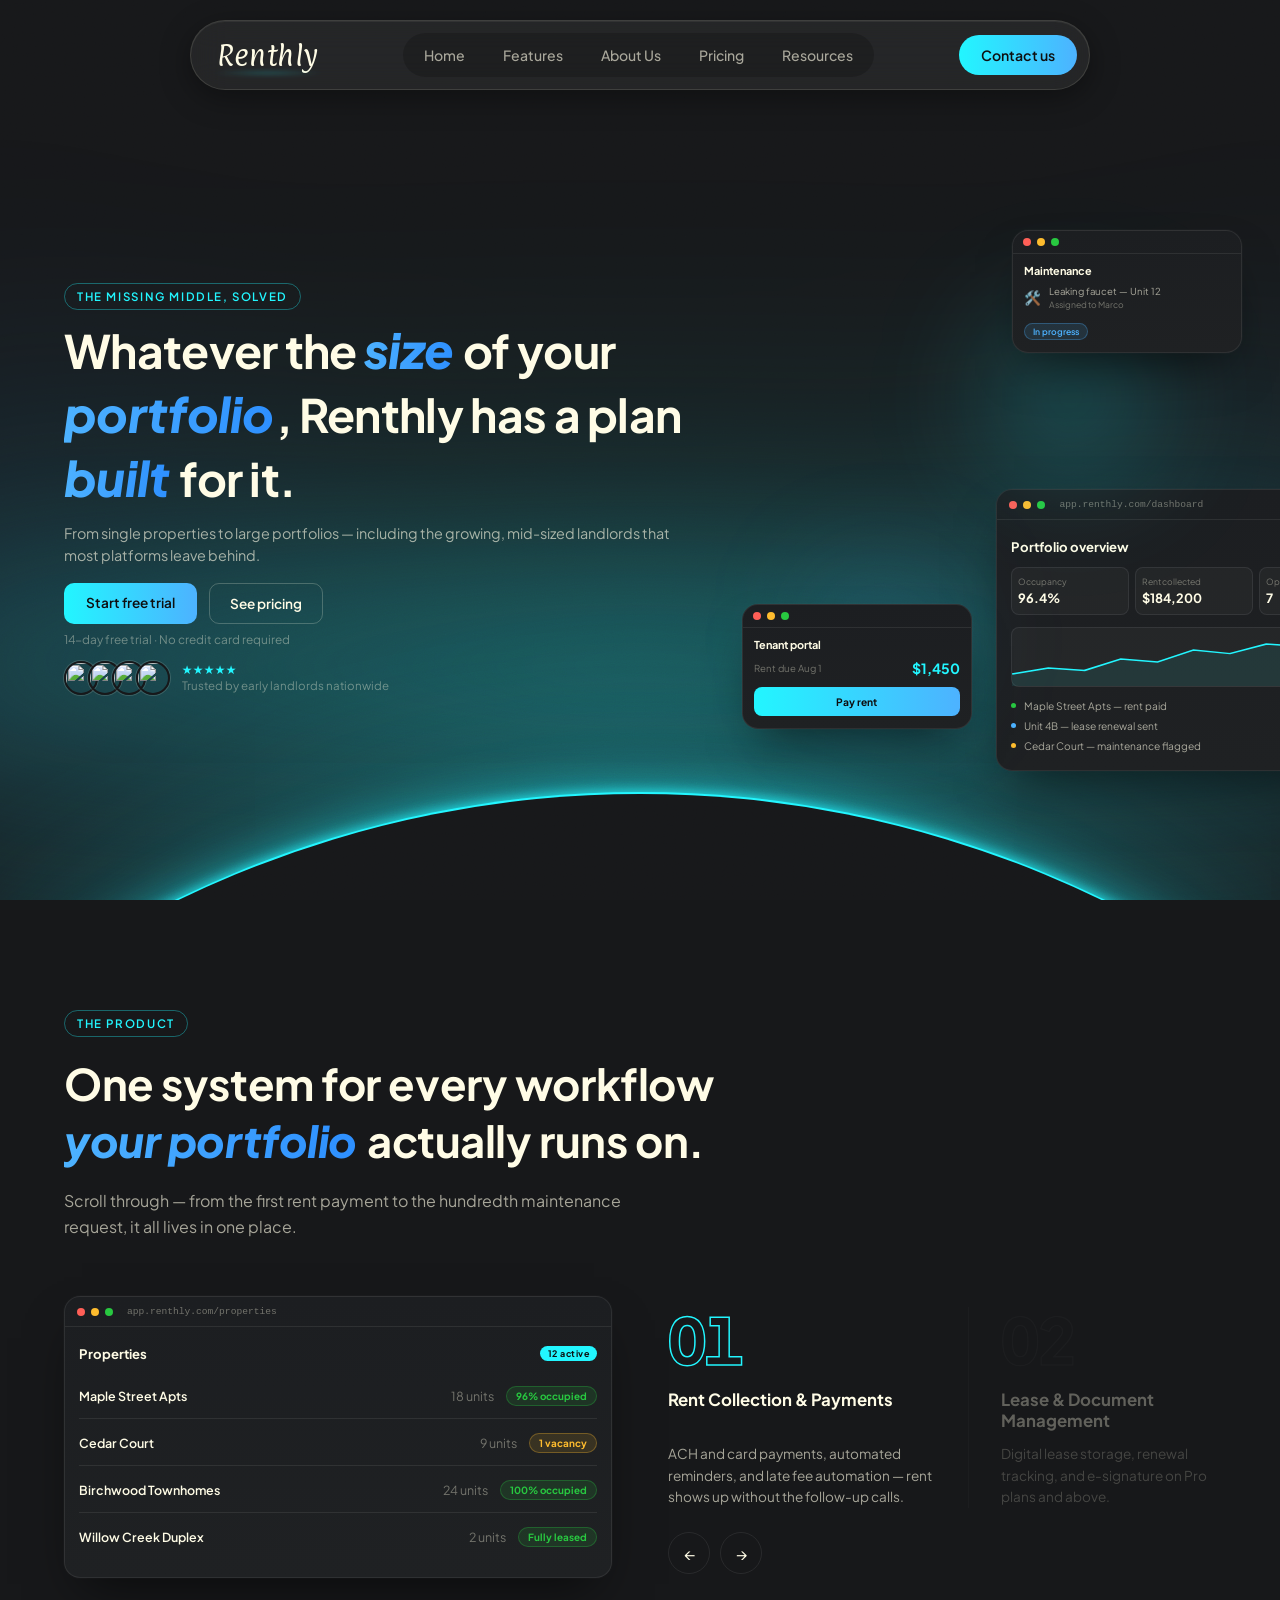
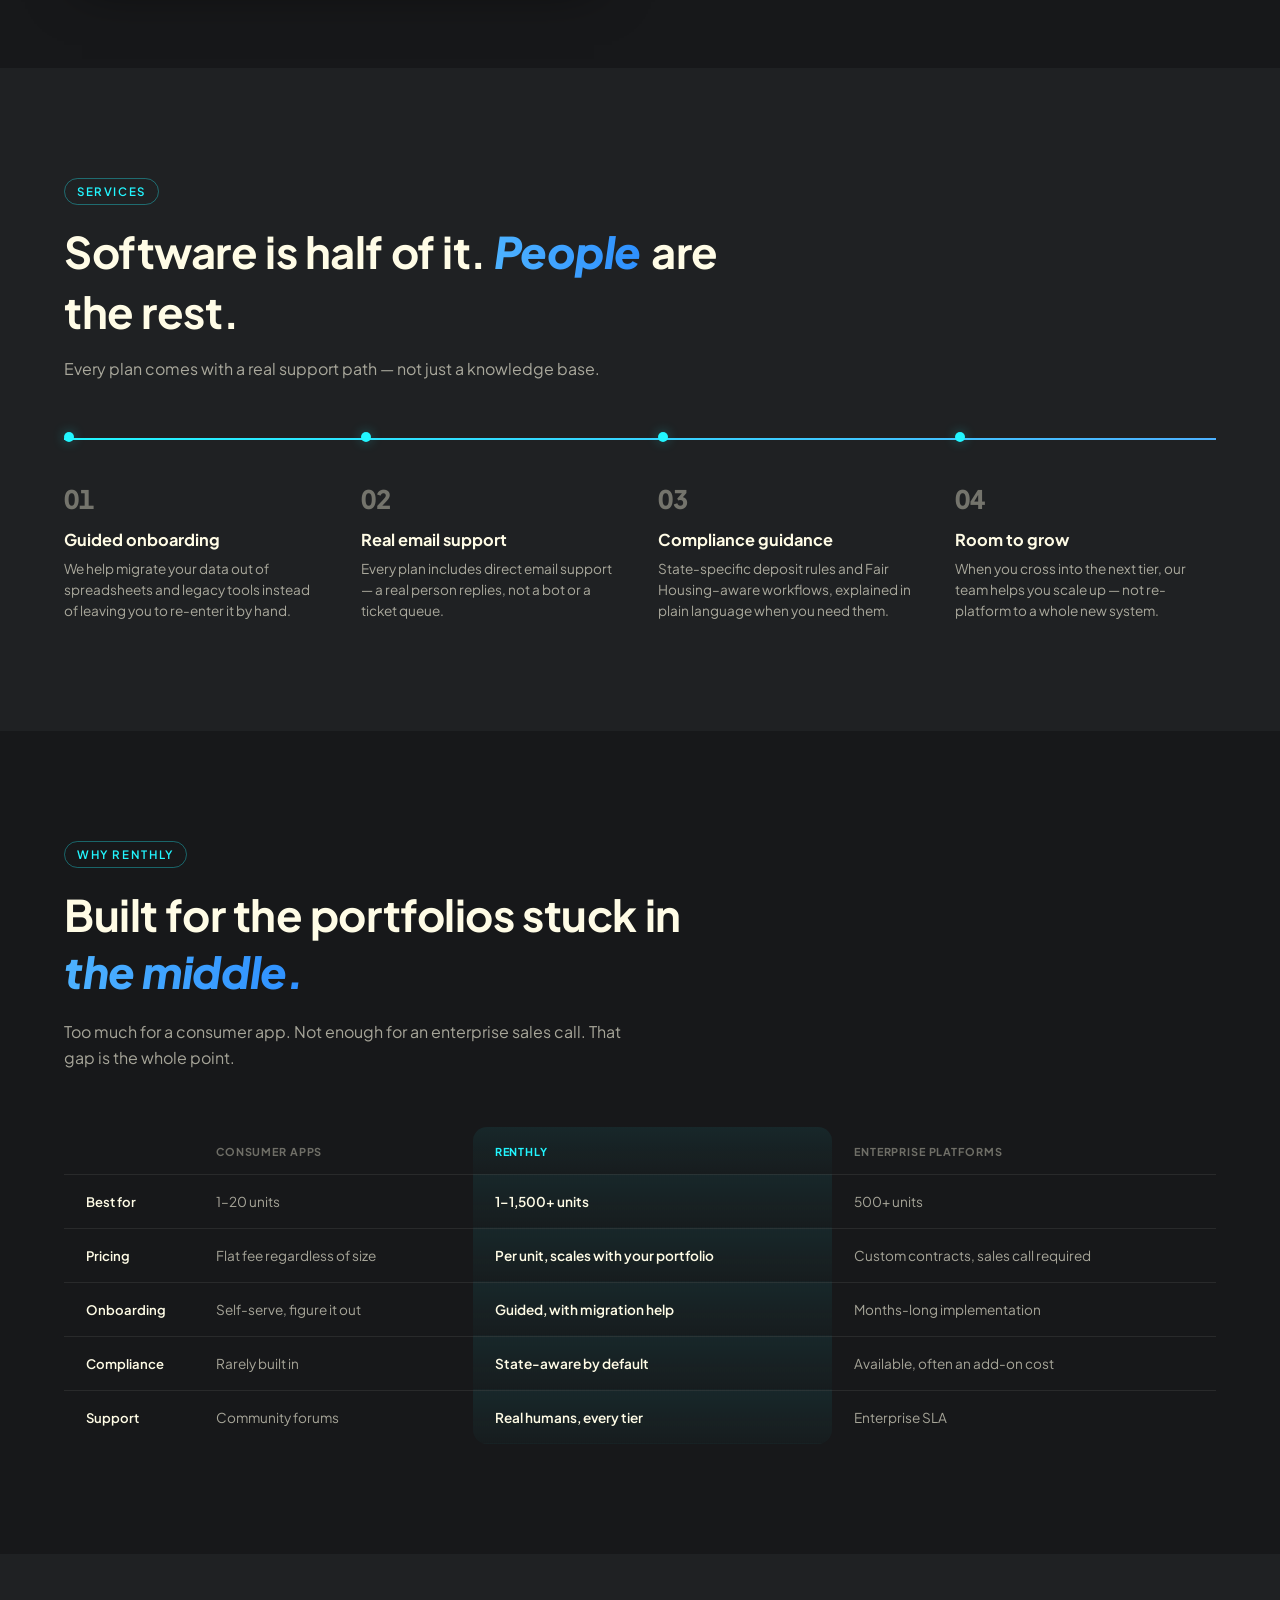
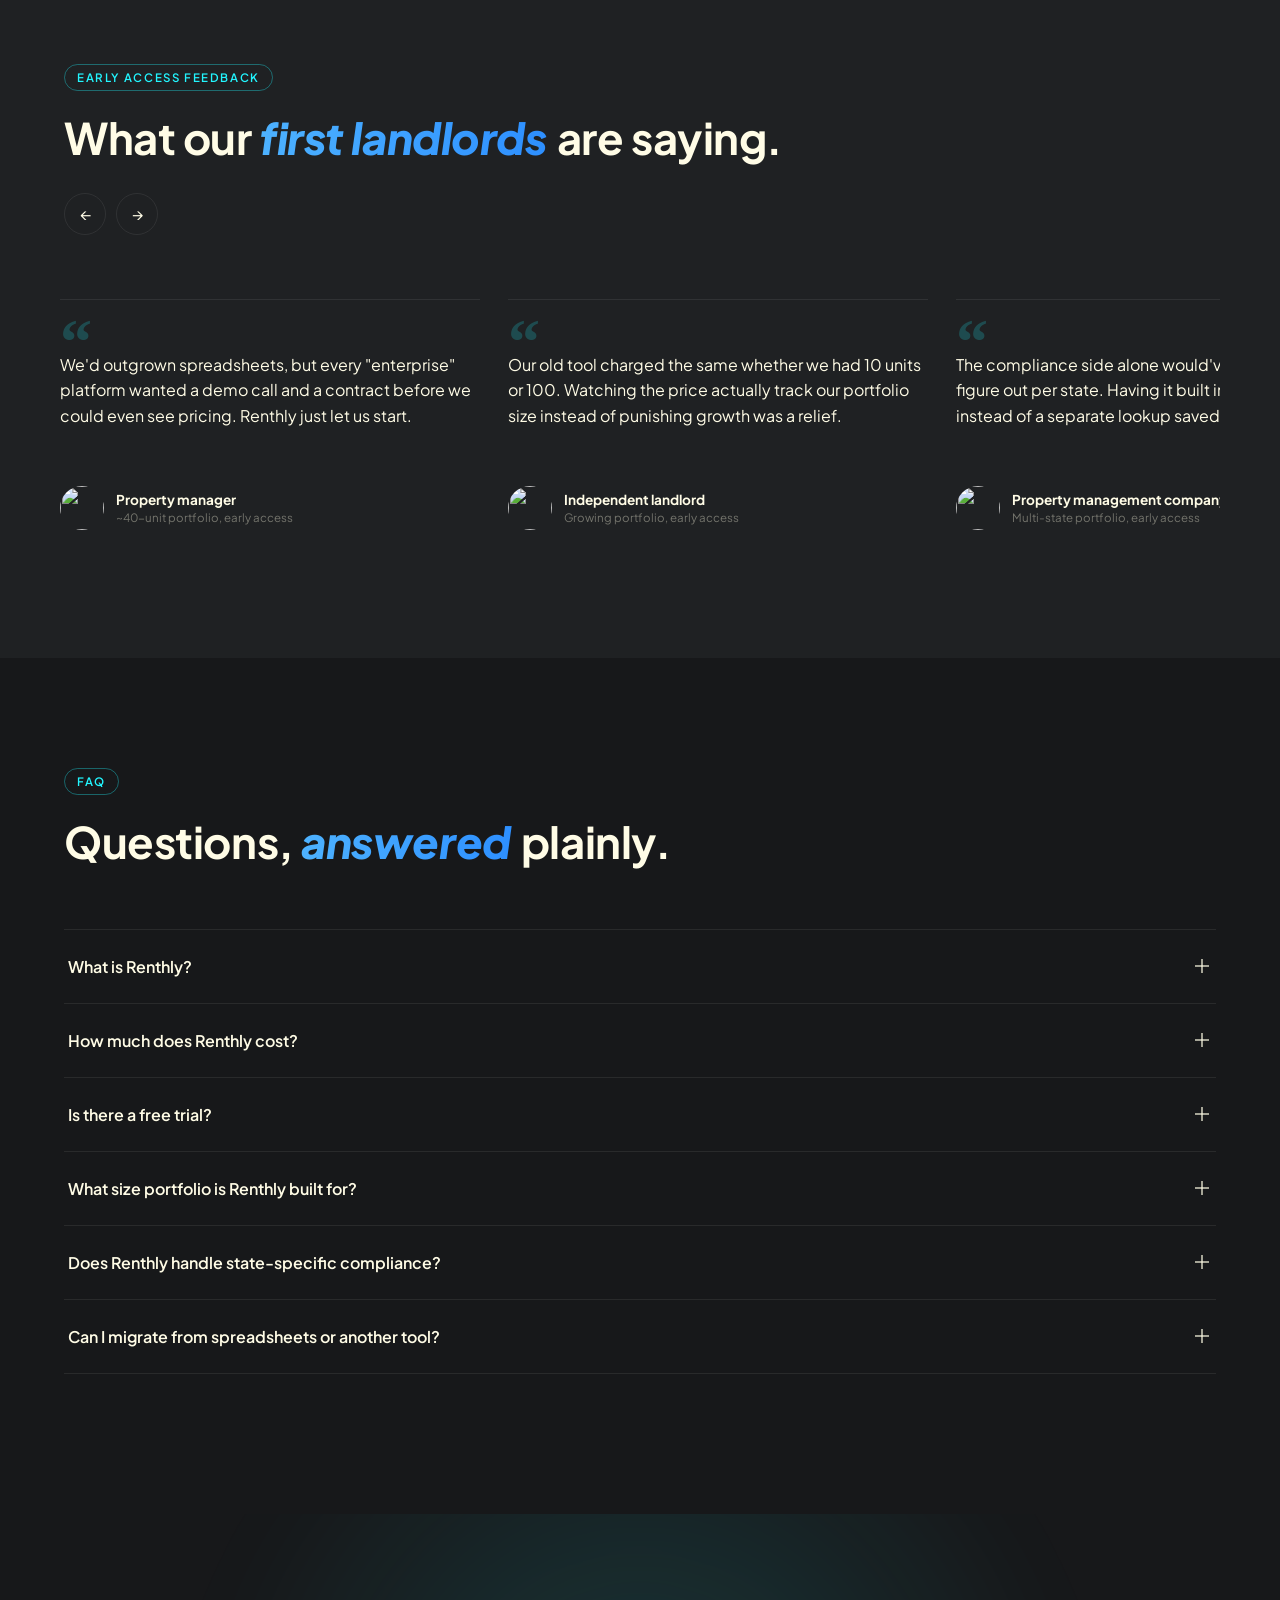
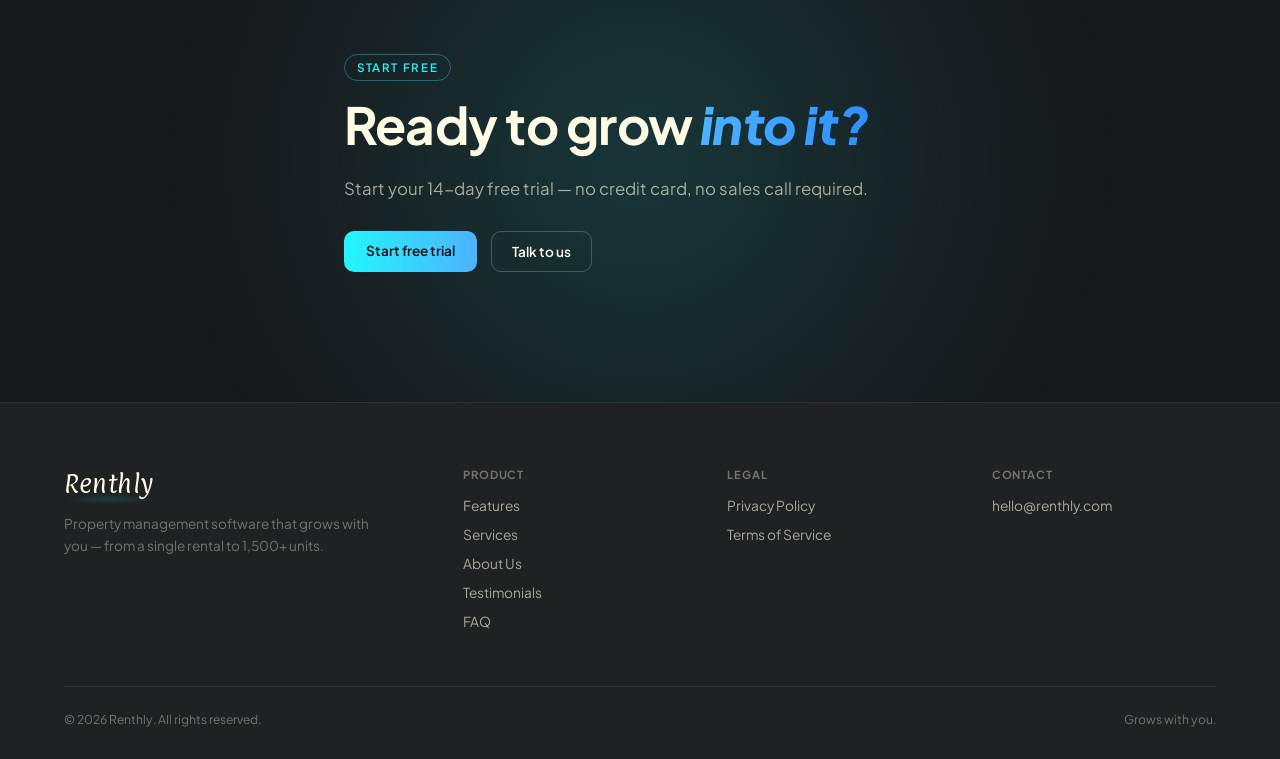
==== commit bf9276d2: "yeha" ====
--- a/index.html
+++ b/index.html
@@ -50,6 +50,7 @@
 
     <ul class="tabs">
       <li><a href="#top" class="tab-link"><span>Home</span></a></li>
+      <li><a href="features.html" class="tab-link"><span>Features</span></a></li>
       <li><a href="#why" class="tab-link"><span>About Us</span></a></li>
       <li><a href="#cta" class="tab-link"><span>Pricing</span></a></li>
       <li><a href="#faq" class="tab-link"><span>Resources</span></a></li>
@@ -64,6 +65,7 @@
 
   <div class="mobile-menu" id="mobileMenu">
     <a href="#top" class="mob-link">Home</a>
+    <a href="features.html" class="mob-link">Features</a>
     <a href="#why" class="mob-link">About Us</a>
     <a href="#cta" class="mob-link">Pricing</a>
     <a href="#faq" class="mob-link">Resources</a>
@@ -585,7 +587,7 @@
 
       <nav class="footer-col" aria-label="Product">
         <p class="footer-col-title">Product</p>
-        <a href="#product">Features</a>
+        <a href="features.html">Features</a>
         <a href="#services">Services</a>
         <a href="#why">About Us</a>
         <a href="#testimonials">Testimonials</a>
--- a/style.css
+++ b/style.css
@@ -1212,4 +1212,335 @@
   .footer{ padding:48px 0 26px; }
   .footer-top{ grid-template-columns:1fr; }
   .footer-bottom{ flex-direction:column; align-items:flex-start; gap:6px; }
+}
+
+/* ===================================================================
+   FEATURES PAGE — HERO
+=================================================================== */
+.feat-hero{
+  position:relative;
+  padding:150px 0 90px;
+  background:var(--charcoal);
+  overflow:hidden;
+}
+.feat-hero-glow{
+  position:absolute;
+  left:50%; top:-10%;
+  width:900px; height:600px;
+  transform:translateX(-50%);
+  background:radial-gradient(ellipse at center, rgba(34,246,255,0.16), transparent 70%);
+  filter:blur(50px);
+  pointer-events:none;
+}
+.feat-hero .section-inner{ position:relative; z-index:1; max-width:820px; }
+.feat-hero-title{
+  font-family:var(--font-body);
+  font-weight:700;
+  font-size:clamp(2.1rem, 5vw, 3.4rem);
+  line-height:1.28;
+  color:var(--cream);
+  letter-spacing:-.015em;
+  overflow:visible;
+}
+.feat-hero-title .script{
+  font-family:var(--font-body);
+  font-weight:800;
+  font-style:italic;
+  padding-bottom:.06em;
+  padding-right:.05em;
+  display:inline-block;
+  background:linear-gradient(90deg, var(--sky), #2d8fff);
+  -webkit-background-clip:text;
+  background-clip:text;
+  color:transparent;
+}
+.feat-hero-sub{
+  margin-top:18px;
+  font-size:1.02rem;
+  line-height:1.65;
+  color:var(--cream-dim);
+  max-width:600px;
+}
+
+/* ===================================================================
+   FEATURE ROWS — mobile-first (stacked), alternating on desktop
+=================================================================== */
+.feat-row{
+  padding:64px 0;
+  background:var(--charcoal);
+  border-top:1px solid var(--panel-line);
+}
+.feat-row.alt{ background:var(--charcoal-soft); }
+
+.feat-row-inner{
+  display:flex;
+  flex-direction:column;
+  gap:36px;
+}
+
+.feat-text{ max-width:520px; }
+.feat-num{
+  display:block;
+  font-size:.85rem;
+  font-weight:700;
+  color:var(--cyan);
+  margin-bottom:14px;
+  font-variant-numeric:tabular-nums;
+}
+.feat-text h2{
+  font-family:var(--font-body);
+  font-weight:700;
+  font-size:clamp(1.5rem, 3vw, 1.9rem);
+  line-height:1.28;
+  color:var(--cream);
+  letter-spacing:-.01em;
+  margin-bottom:14px;
+}
+.feat-text > p{
+  font-size:.94rem;
+  line-height:1.65;
+  color:var(--cream-dim);
+  margin-bottom:20px;
+}
+.feat-points{
+  list-style:none;
+  display:flex;
+  flex-direction:column;
+  gap:10px;
+}
+.feat-points li{
+  position:relative;
+  padding-left:20px;
+  font-size:.86rem;
+  color:var(--cream-dim);
+}
+.feat-points li::before{
+  content:'';
+  position:absolute;
+  left:0; top:.55em;
+  width:8px; height:2px;
+  background:var(--cyan);
+}
+
+/* ---- visual side + glass mockups ---- */
+.feat-visual{
+  position:relative;
+  display:flex;
+  align-items:center;
+  justify-content:center;
+  min-height:300px;
+  padding:20px 0;
+}
+.feat-orb{
+  position:absolute;
+  width:280px; height:280px;
+  border-radius:50%;
+  filter:blur(60px);
+  opacity:.5;
+  pointer-events:none;
+  z-index:0;
+}
+.feat-orb-cyan{ background:radial-gradient(circle, rgba(34,246,255,0.55), transparent 70%); }
+.feat-orb-blue{ background:radial-gradient(circle, rgba(77,178,255,0.55), transparent 70%); }
+.feat-orb-amber{ background:radial-gradient(circle, rgba(254,188,46,0.5), transparent 70%); }
+.feat-orb-purple{ background:radial-gradient(circle, rgba(168,110,255,0.5), transparent 70%); }
+.feat-orb-green{ background:radial-gradient(circle, rgba(52,211,153,0.5), transparent 70%); }
+.feat-orb-pink{ background:radial-gradient(circle, rgba(255,110,180,0.45), transparent 70%); }
+.feat-orb-cyan2{ background:radial-gradient(circle, rgba(45,143,255,0.5), transparent 70%); }
+
+.glass-mock{
+  position:relative;
+  z-index:1;
+  width:100%;
+  max-width:360px;
+  background:rgba(255,255,255,0.055);
+  backdrop-filter:blur(22px) saturate(160%);
+  -webkit-backdrop-filter:blur(22px) saturate(160%);
+  border:1px solid rgba(255,255,255,0.14);
+  border-radius:22px;
+  box-shadow:0 24px 60px -20px rgba(0,0,0,0.55), inset 0 1px 0 rgba(255,255,255,0.09);
+  padding:28px;
+}
+
+/* 01 — payments: progress ring */
+.gm-ring-wrap{ position:relative; width:130px; height:130px; margin:0 auto 20px; }
+.gm-ring{ width:100%; height:100%; transform:rotate(-90deg); }
+.gm-ring-track{ fill:none; stroke:rgba(255,255,255,0.12); stroke-width:8; }
+.gm-ring-fill{
+  fill:none;
+  stroke:var(--cyan);
+  stroke-width:8;
+  stroke-linecap:round;
+  stroke-dasharray:314;
+  stroke-dashoffset:26;
+}
+.gm-ring-center{
+  position:absolute; inset:0;
+  display:flex; flex-direction:column; align-items:center; justify-content:center;
+}
+.gm-ring-pct{ font-size:1.5rem; font-weight:800; color:var(--cream); }
+.gm-ring-label{ font-size:.65rem; color:var(--cream-faint); text-transform:uppercase; letter-spacing:.06em; }
+.gm-amount{ text-align:center; font-size:.95rem; font-weight:600; color:var(--cream); margin-bottom:16px; }
+.gm-chips{ display:flex; justify-content:center; gap:8px; flex-wrap:wrap; }
+.gm-chip{
+  font-size:.68rem; font-weight:600; color:var(--cream-dim);
+  padding:5px 12px; border-radius:999px;
+  background:rgba(255,255,255,0.08); border:1px solid rgba(255,255,255,0.12);
+}
+
+/* 02 — lease: stacked documents */
+.gm-lease{ height:280px; display:flex; align-items:center; justify-content:center; }
+.gm-doc{ position:absolute; border-radius:14px; }
+.gm-doc-back{
+  width:220px; height:150px;
+  background:rgba(255,255,255,0.04);
+  border:1px solid rgba(255,255,255,0.08);
+  transform:rotate(-9deg) translate(-18px, 10px);
+}
+.gm-doc-mid{
+  width:220px; height:150px;
+  background:rgba(255,255,255,0.06);
+  border:1px solid rgba(255,255,255,0.1);
+  transform:rotate(-3deg) translate(-6px, 2px);
+}
+.gm-doc-front{
+  width:230px; padding:18px;
+  background:rgba(255,255,255,0.09);
+  border:1px solid rgba(255,255,255,0.16);
+  box-shadow:0 16px 40px -14px rgba(0,0,0,0.5);
+}
+.gm-doc-badge{
+  display:inline-block; font-size:.62rem; font-weight:700;
+  color:#28c840; background:rgba(40,200,64,0.15);
+  border:1px solid rgba(40,200,64,0.35);
+  padding:3px 9px; border-radius:999px; margin-bottom:10px;
+}
+.gm-doc-title{ font-size:.92rem; font-weight:700; color:var(--cream); }
+.gm-doc-sub{ font-size:.72rem; color:var(--cream-faint); margin-top:2px; margin-bottom:14px; }
+.gm-doc-foot{
+  display:flex; justify-content:space-between; align-items:center;
+  font-size:.7rem; color:var(--cream-dim);
+  border-top:1px solid rgba(255,255,255,0.1); padding-top:10px;
+}
+.gm-doc-foot strong{ color:var(--cyan); }
+
+/* 03 — maintenance: mini kanban */
+.gm-maintenance{ max-width:400px; }
+.gm-kanban{ display:flex; gap:12px; }
+.gm-kcol{ flex:1; min-width:0; }
+.gm-kcol-title{ font-size:.64rem; font-weight:700; text-transform:uppercase; letter-spacing:.05em; color:var(--cream-faint); margin-bottom:10px; }
+.gm-ticket{
+  font-size:.68rem; color:var(--cream-dim);
+  background:rgba(255,255,255,0.06); border:1px solid rgba(255,255,255,0.1);
+  border-radius:10px; padding:8px 9px; margin-bottom:8px;
+  display:flex; align-items:center; gap:6px;
+}
+.gm-ticket.done{ opacity:.6; text-decoration:line-through; }
+.gm-dot{ width:6px; height:6px; border-radius:50%; flex:none; }
+.gm-dot.amber{ background:#febc2e; } .gm-dot.blue{ background:var(--sky); } .gm-dot.green{ background:#28c840; }
+
+/* 04 — communication: chat bubbles */
+.gm-comms{ display:flex; flex-direction:column; gap:10px; max-width:340px; }
+.gm-bubble{
+  font-size:.78rem; line-height:1.5; padding:11px 14px; border-radius:16px;
+  max-width:85%;
+}
+.gm-bubble.in{
+  align-self:flex-start;
+  background:rgba(255,255,255,0.08); border:1px solid rgba(255,255,255,0.12);
+  color:var(--cream-dim); border-bottom-left-radius:4px;
+}
+.gm-bubble.out{
+  align-self:flex-end;
+  background:linear-gradient(135deg, var(--cyan), var(--sky));
+  color:var(--ink); font-weight:600; border-bottom-right-radius:4px;
+}
+.gm-typing{
+  align-self:flex-start; display:flex; gap:4px;
+  background:rgba(255,255,255,0.08); border:1px solid rgba(255,255,255,0.12);
+  padding:11px 14px; border-radius:16px; border-bottom-left-radius:4px;
+}
+.gm-typing span{
+  width:5px; height:5px; border-radius:50%; background:var(--cream-faint);
+  animation:gmTyping 1.2s ease-in-out infinite;
+}
+.gm-typing span:nth-child(2){ animation-delay:.15s; }
+.gm-typing span:nth-child(3){ animation-delay:.3s; }
+@keyframes gmTyping{ 0%,60%,100%{ opacity:.3; transform:translateY(0); } 30%{ opacity:1; transform:translateY(-3px); } }
+
+/* 05 — reporting: bars + figure */
+.gm-report-head{ text-align:center; margin-bottom:18px; }
+.gm-report-figure{ font-size:1.7rem; font-weight:800; color:var(--cream); }
+.gm-report-tag{ font-size:.68rem; color:var(--cream-faint); text-transform:uppercase; letter-spacing:.06em; }
+.gm-bars{
+  display:flex; align-items:flex-end; justify-content:center; gap:8px;
+  height:80px; margin-bottom:18px;
+}
+.gm-bars span{
+  width:14px; height:var(--h);
+  background:linear-gradient(180deg, var(--cyan), var(--sky));
+  border-radius:4px 4px 0 0;
+  opacity:.85;
+}
+.gm-export{
+  display:block; margin:0 auto; padding:9px 20px;
+  border-radius:10px; font-size:.74rem; font-weight:700;
+  color:var(--ink); background:linear-gradient(90deg, var(--cyan), var(--sky));
+}
+
+/* 06 — screening: score + checklist */
+.gm-screening{ display:flex; flex-direction:column; align-items:center; gap:18px; }
+.gm-score{
+  width:90px; height:90px; border-radius:50%;
+  background:rgba(255,255,255,0.07); border:2px solid var(--cyan);
+  display:flex; flex-direction:column; align-items:center; justify-content:center;
+  box-shadow:0 0 24px rgba(34,246,255,0.25);
+}
+.gm-score-num{ font-size:1.15rem; font-weight:800; color:var(--cream); }
+.gm-score-label{ font-size:.6rem; color:var(--cream-faint); text-transform:uppercase; }
+.gm-checklist{ list-style:none; width:100%; display:flex; flex-direction:column; gap:10px; }
+.gm-checklist li{
+  display:flex; align-items:center; gap:10px;
+  font-size:.82rem; color:var(--cream-dim);
+}
+.gm-check{
+  width:18px; height:18px; border-radius:50%; flex:none;
+  background:rgba(40,200,64,0.15); color:#28c840; border:1px solid rgba(40,200,64,0.4);
+  font-size:.65rem; display:flex; align-items:center; justify-content:center;
+}
+
+/* 07 — compliance: shield + state list */
+.gm-compliance{ display:flex; flex-direction:column; align-items:center; gap:18px; }
+.gm-shield{ width:64px; height:64px; }
+.gm-shield-icon{ width:100%; height:100%; fill:rgba(34,246,255,0.12); stroke:var(--cyan); stroke-width:1.4; }
+.gm-shield-check{ fill:none; stroke:var(--cyan); stroke-width:1.6; stroke-linecap:round; stroke-linejoin:round; }
+.gm-states{ list-style:none; width:100%; display:flex; flex-direction:column; gap:8px; }
+.gm-states li{
+  display:flex; align-items:center; justify-content:space-between;
+  font-size:.8rem; color:var(--cream);
+  padding:9px 12px; border-radius:10px;
+  background:rgba(255,255,255,0.05); border:1px solid rgba(255,255,255,0.09);
+}
+.gm-states em{ font-style:normal; font-size:.65rem; font-weight:700; color:#28c840; }
+
+/* ===================================================================
+   FEATURE ROWS — desktop alternating layout
+=================================================================== */
+@media (min-width:900px){
+  .feat-row-inner{
+    flex-direction:row;
+    align-items:center;
+    justify-content:space-between;
+    gap:64px;
+  }
+  .feat-row.alt .feat-row-inner{ flex-direction:row-reverse; }
+  .feat-text{ flex:0 0 44%; }
+  .feat-visual{ flex:0 0 48%; min-height:360px; }
+}
+
+@media (max-width:640px){
+  .feat-hero{ padding:130px 0 70px; }
+  .feat-row{ padding:56px 0; }
+  .section-inner{ padding:0 26px; }
+  .glass-mock{ padding:22px; }
 }
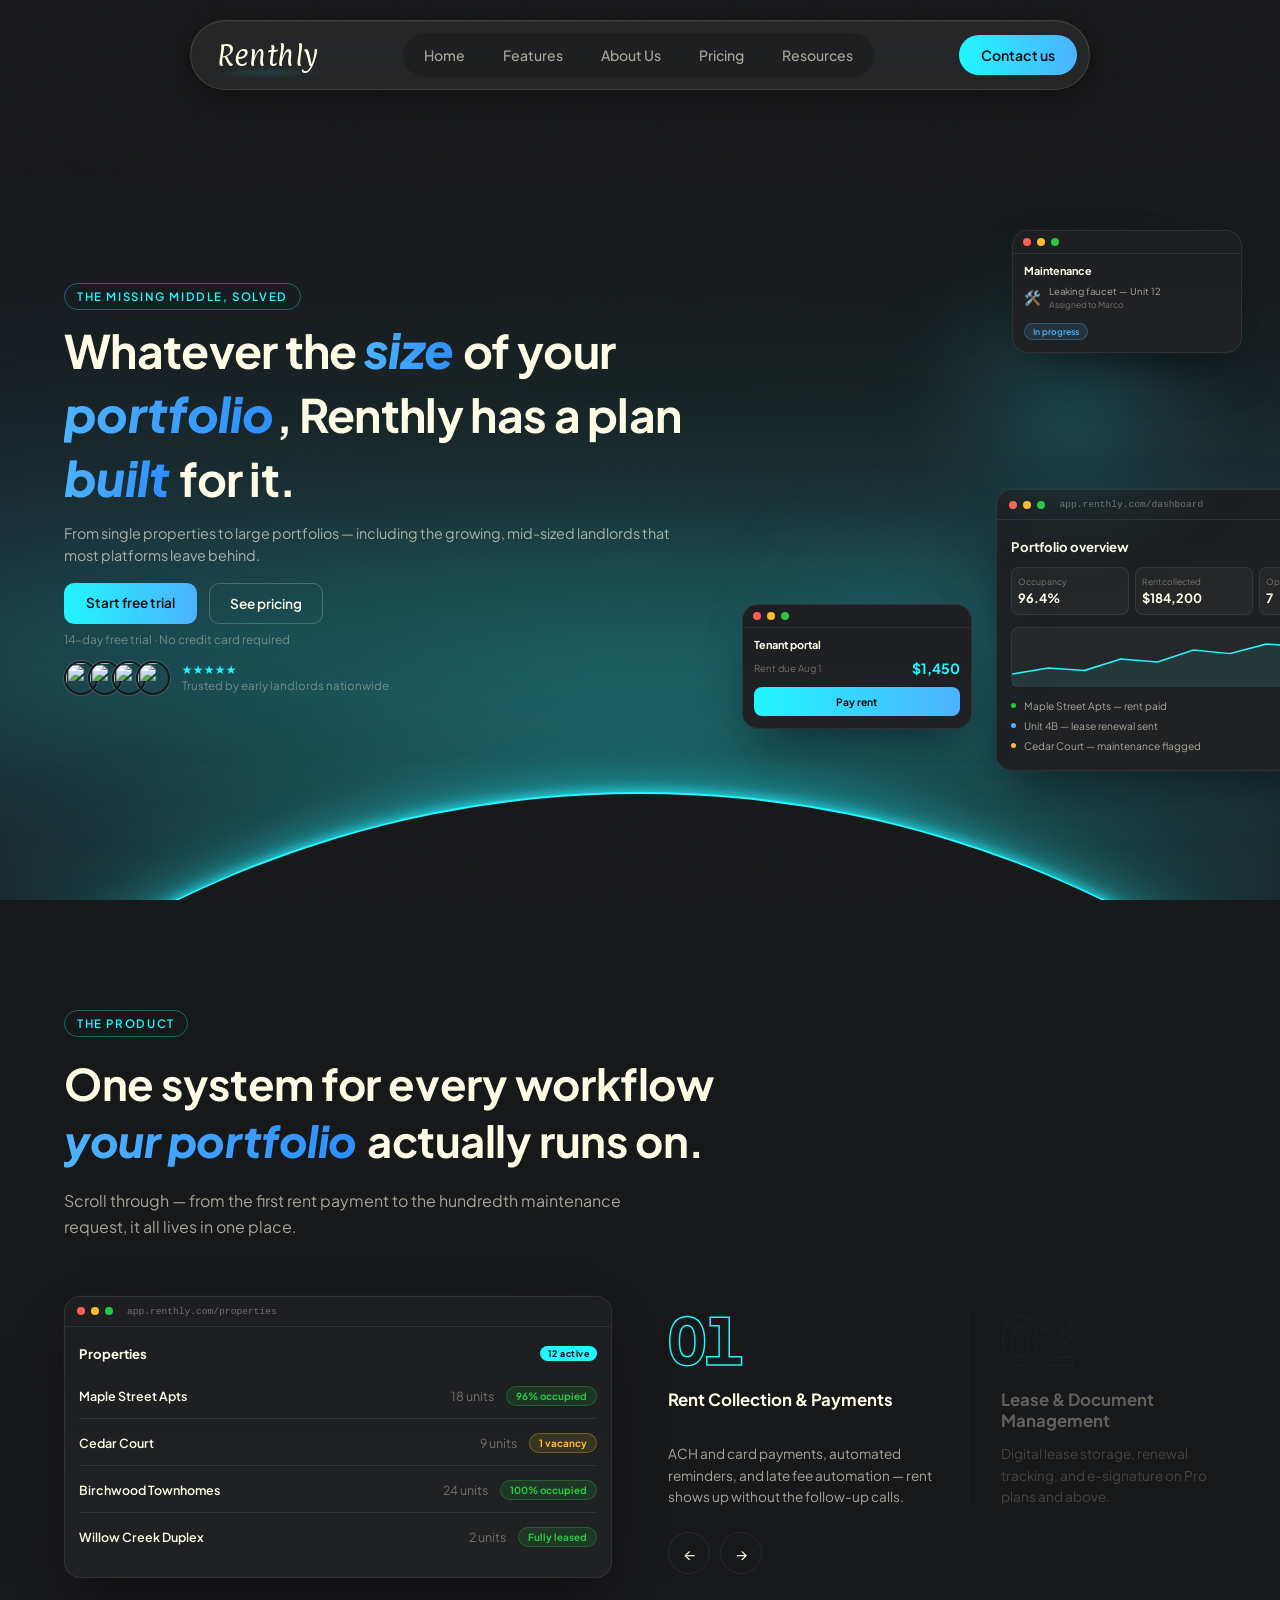
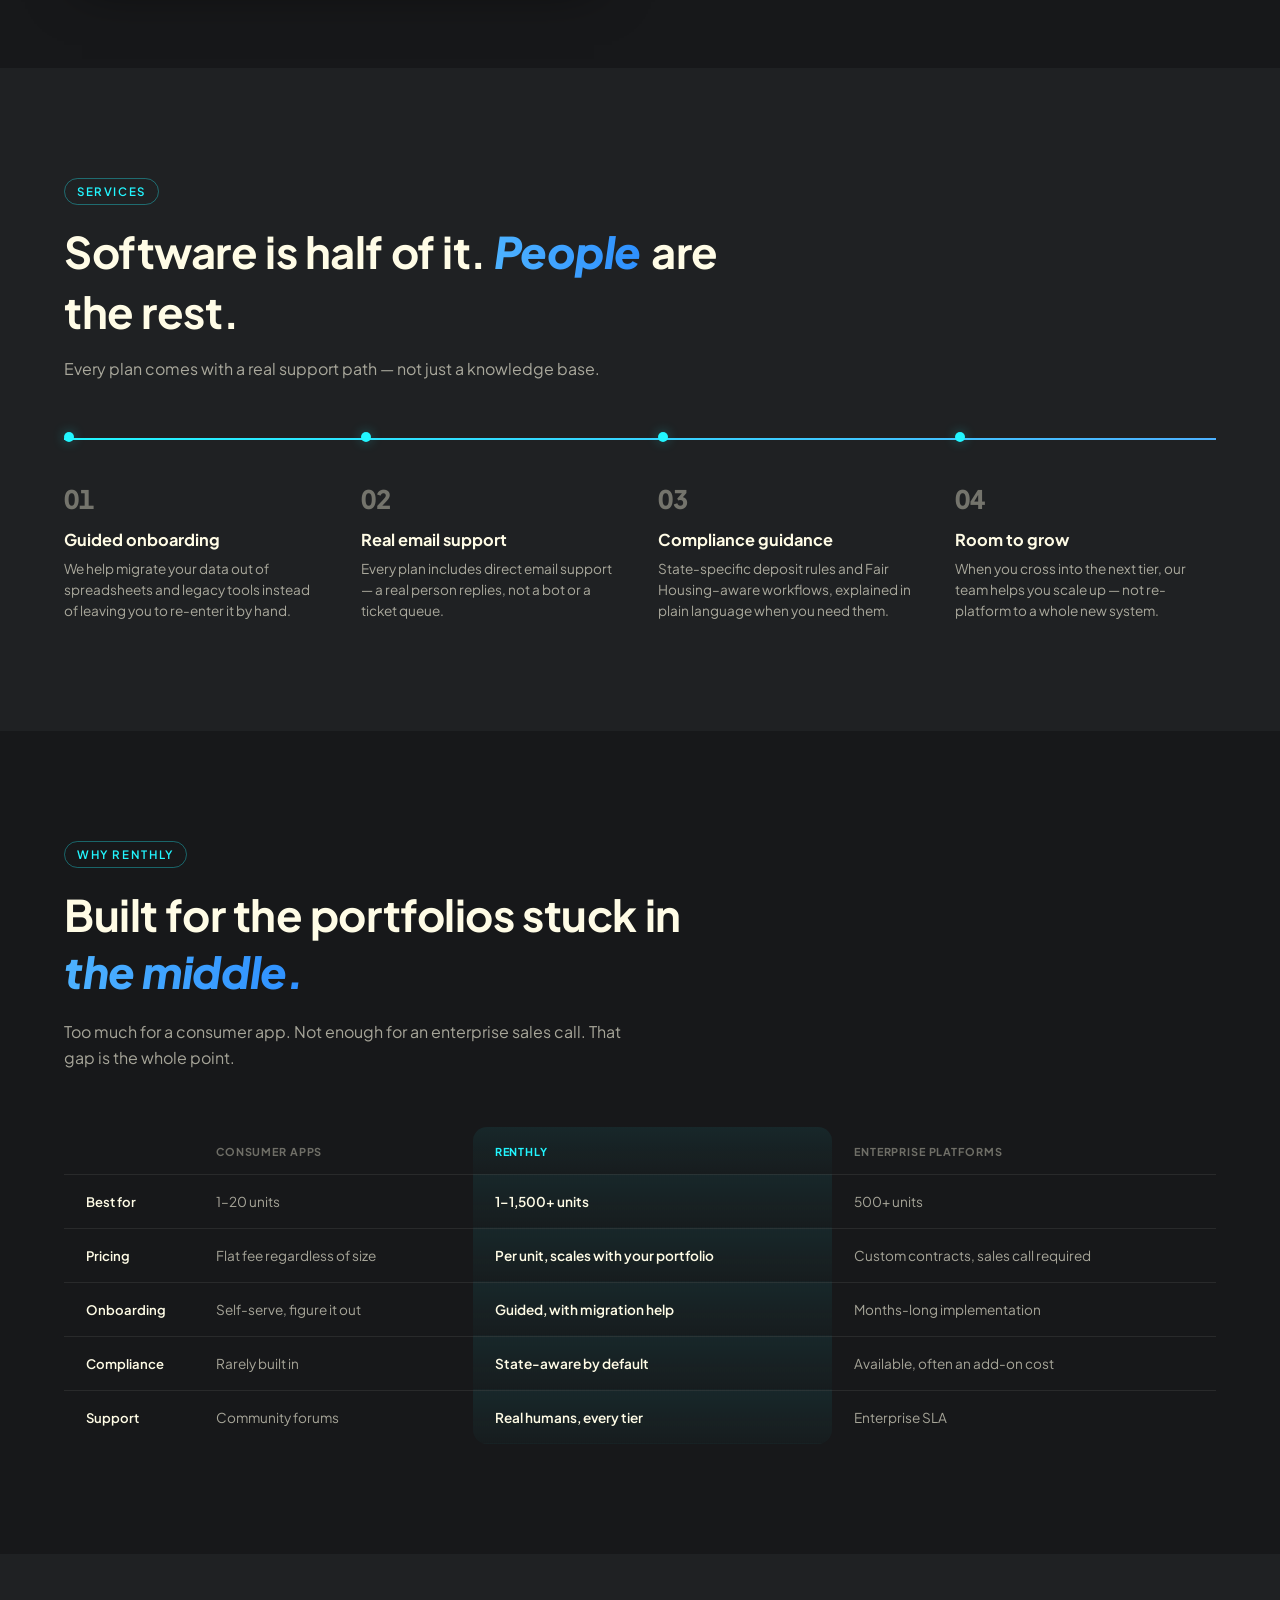
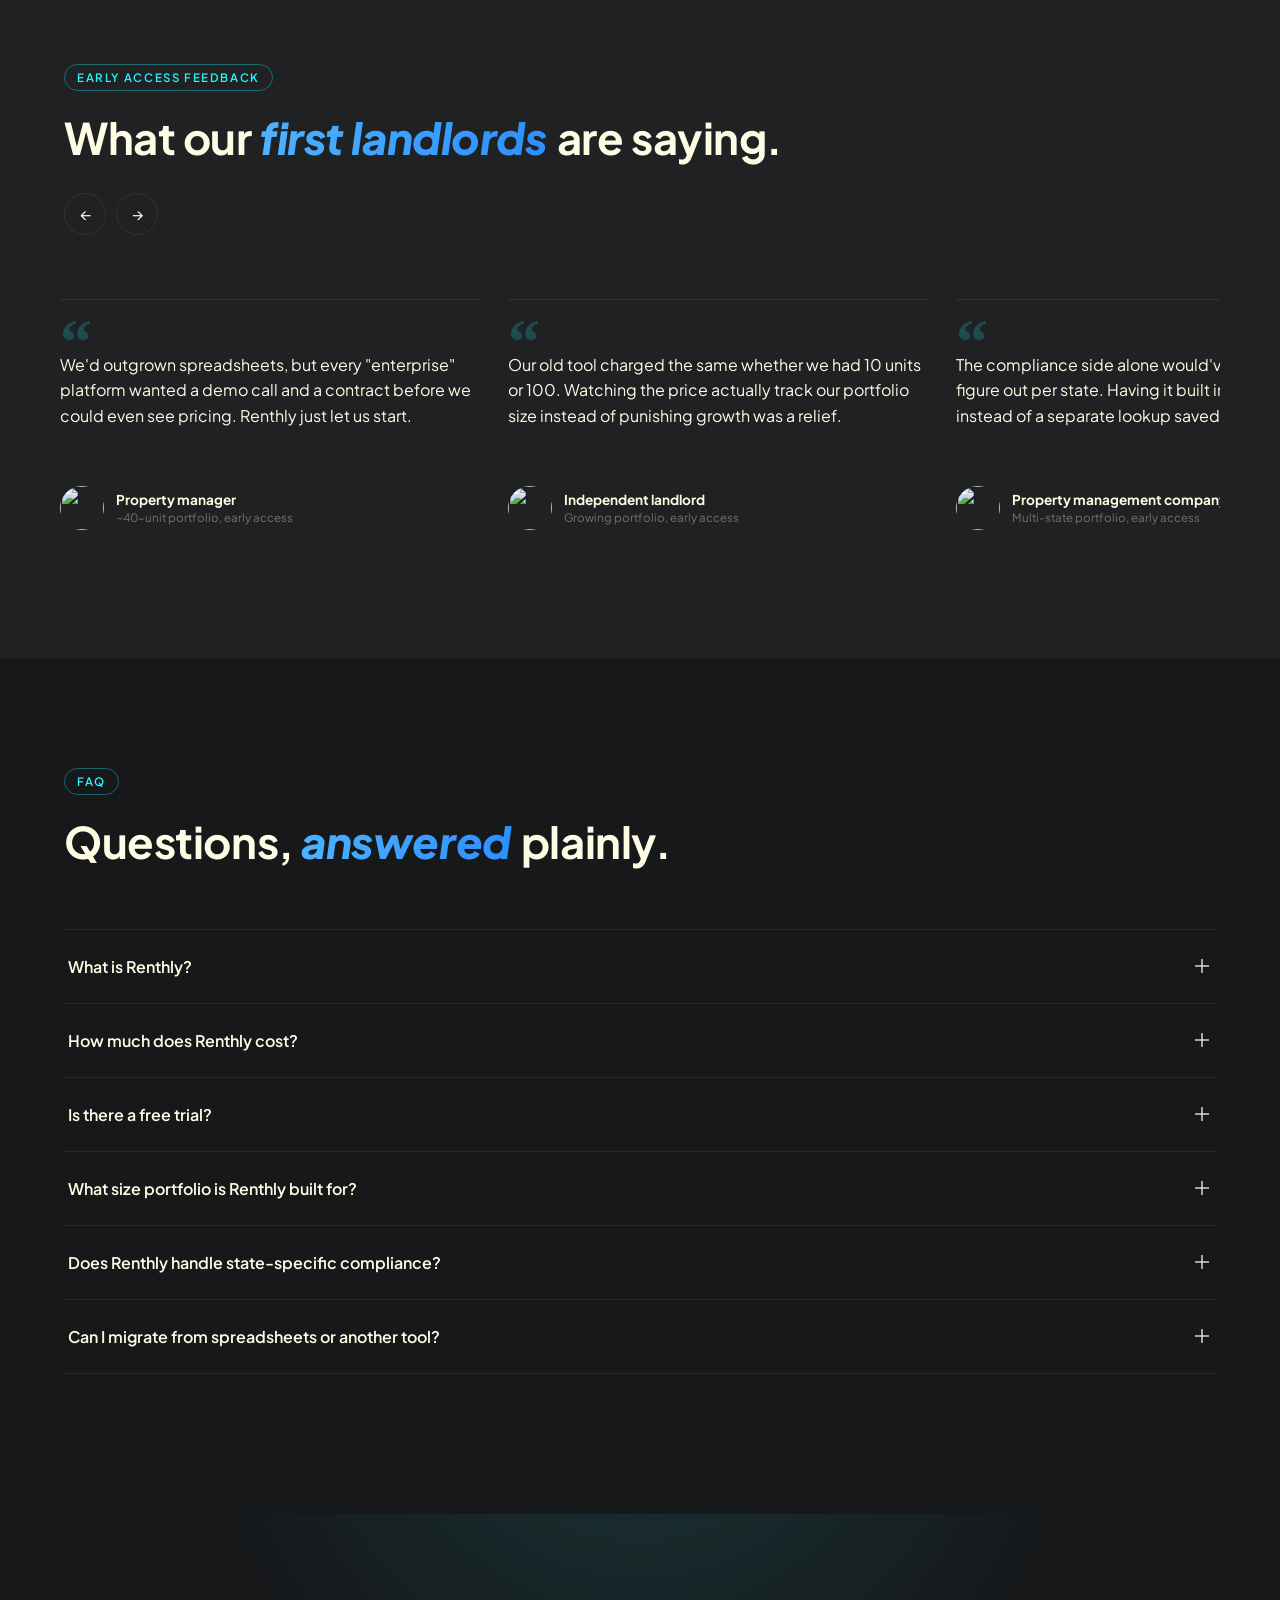
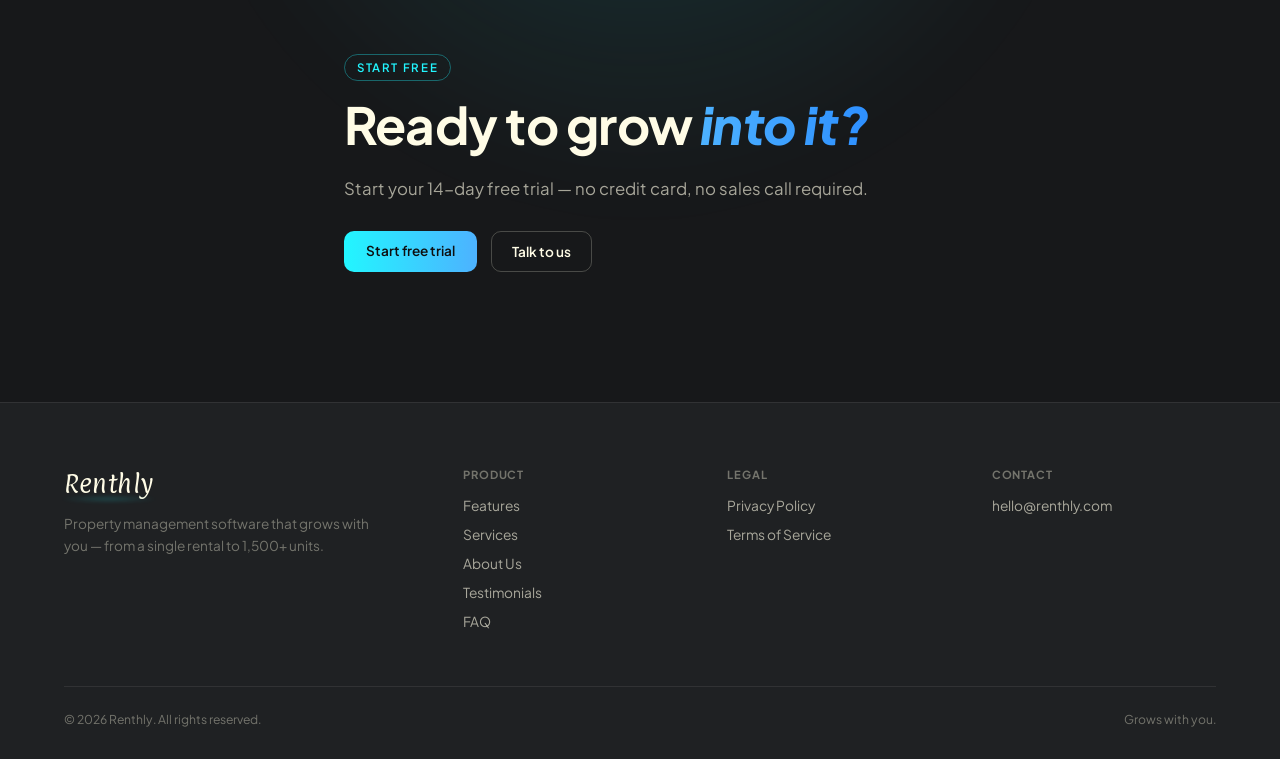
==== commit a95a8c91: "yrh" ====
--- a/index.html
+++ b/index.html
@@ -564,7 +564,7 @@
 
 <!-- ============ CTA ============ -->
 <section class="cta" id="cta">
-  <div class="cta-glow" aria-hidden="true"></div>
+  <div class="cta-glow parallax" data-speed="0.1" aria-hidden="true"></div>
   <div class="section-inner cta-inner">
     <p class="eyebrow reveal" data-dir="up">Start free</p>
     <h2 class="cta-title reveal" data-dir="up" style="--d:0.08s">Ready to grow <em class="script">into it?</em></h2>
--- a/style.css
+++ b/style.css
@@ -1068,10 +1068,11 @@
   position:absolute;
   left:50%; top:50%;
   width:900px; height:900px;
-  transform:translate(-50%,-50%);
+  transform:translate(-50%,-50%) translateY(var(--py, 0px));
   background:radial-gradient(circle, rgba(34,246,255,0.14), transparent 70%);
   filter:blur(40px);
   pointer-events:none;
+  will-change:transform;
 }
 .cta-inner{ position:relative; z-index:1; max-width:720px; }
 .cta-title{
@@ -1233,6 +1234,51 @@
   pointer-events:none;
 }
 .feat-hero .section-inner{ position:relative; z-index:1; max-width:820px; }
+
+/* ---- floating glass fragments, previewing the mockup style below ---- */
+.feat-hero-frag{
+  position:absolute;
+  z-index:0;
+  pointer-events:none;
+  opacity:.85;
+  will-change:transform;
+}
+.feat-hero-frag .feat-orb{
+  position:absolute;
+  inset:-30px;
+  width:auto; height:auto;
+  opacity:.45;
+}
+.feat-hero-frag .gm-frag{
+  position:relative;
+  width:auto;
+  max-width:none;
+  padding:20px;
+}
+.frag-1{
+  display:none; /* shown from tablet width up — see media query below */
+  top:8%; right:6%;
+  transform:rotate(6deg) translateY(var(--py, 0px));
+}
+.frag-1 .gm-ring-wrap-sm{ width:88px; height:88px; margin:0; }
+.frag-1 .gm-ring-pct{ font-size:1rem; }
+
+.frag-2{
+  display:none;
+  top:46%; right:16%;
+  transform:rotate(-4deg) translateY(var(--py, 0px));
+}
+.gm-frag-chat{ padding:14px 16px; }
+.gm-bubble.sm{ font-size:.7rem; padding:9px 12px; max-width:none; white-space:nowrap; }
+
+.frag-3{
+  display:none;
+  top:62%; right:2%;
+  transform:rotate(8deg) translateY(var(--py, 0px));
+}
+.gm-frag-shield{ width:66px; height:66px; display:flex; align-items:center; justify-content:center; padding:14px; }
+.gm-frag-shield .gm-shield-icon{ width:32px; height:32px; }
+
 .feat-hero-title{
   font-family:var(--font-body);
   font-weight:700;
@@ -1340,6 +1386,10 @@
   pointer-events:none;
   z-index:0;
 }
+.feat-orb.parallax{
+  transform:translateY(var(--py, 0px));
+  will-change:transform;
+}
 .feat-orb-cyan{ background:radial-gradient(circle, rgba(34,246,255,0.55), transparent 70%); }
 .feat-orb-blue{ background:radial-gradient(circle, rgba(77,178,255,0.55), transparent 70%); }
 .feat-orb-amber{ background:radial-gradient(circle, rgba(254,188,46,0.5), transparent 70%); }
@@ -1527,6 +1577,8 @@
    FEATURE ROWS — desktop alternating layout
 =================================================================== */
 @media (min-width:900px){
+  .frag-1, .frag-2, .frag-3{ display:block; }
+
   .feat-row-inner{
     flex-direction:row;
     align-items:center;
@@ -1543,4 +1595,11 @@
   .feat-row{ padding:56px 0; }
   .section-inner{ padding:0 26px; }
   .glass-mock{ padding:22px; }
+}
+
+/* Fix: this needs to load after the base .product rule (which sets
+   margin-top:-100svh for the desktop hero-overlay effect) so the mobile
+   override actually wins the cascade instead of losing on source order. */
+@media (max-width:1080px){
+  .product{ margin-top:0; }
 }
